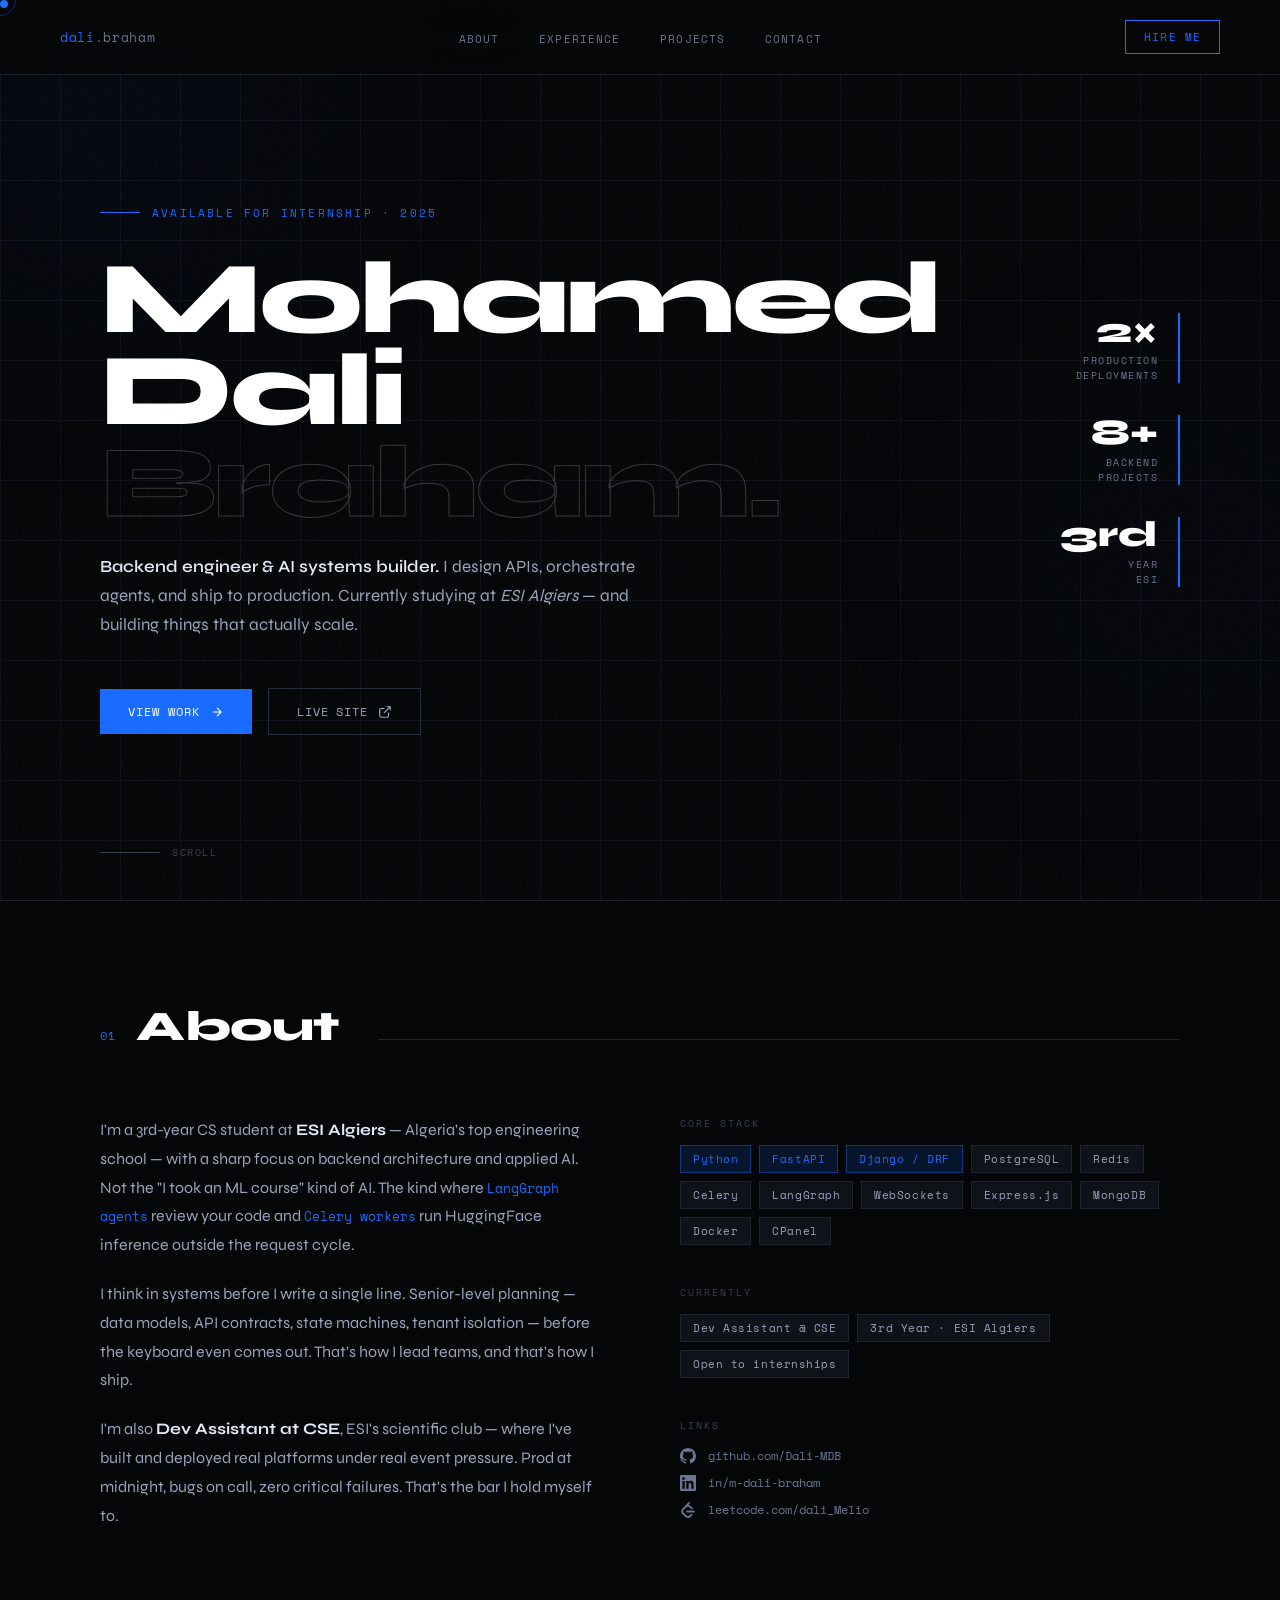
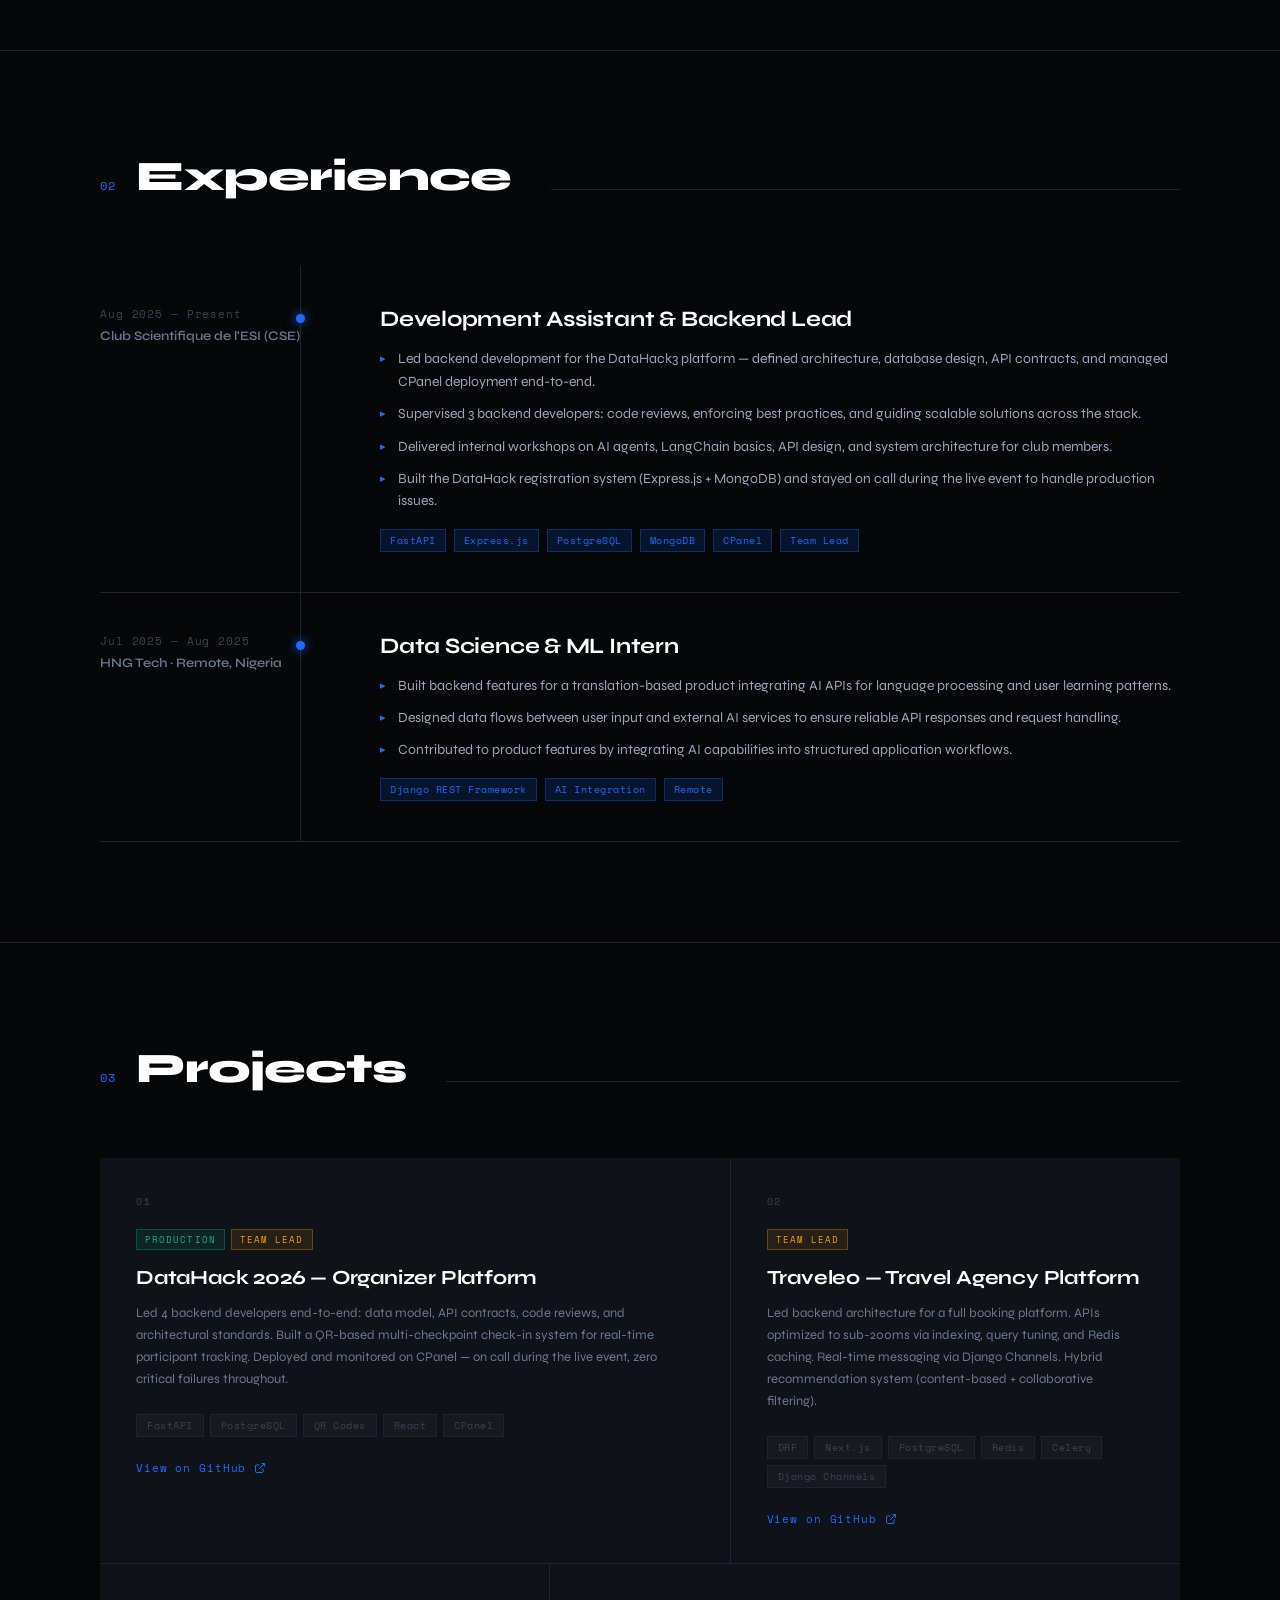
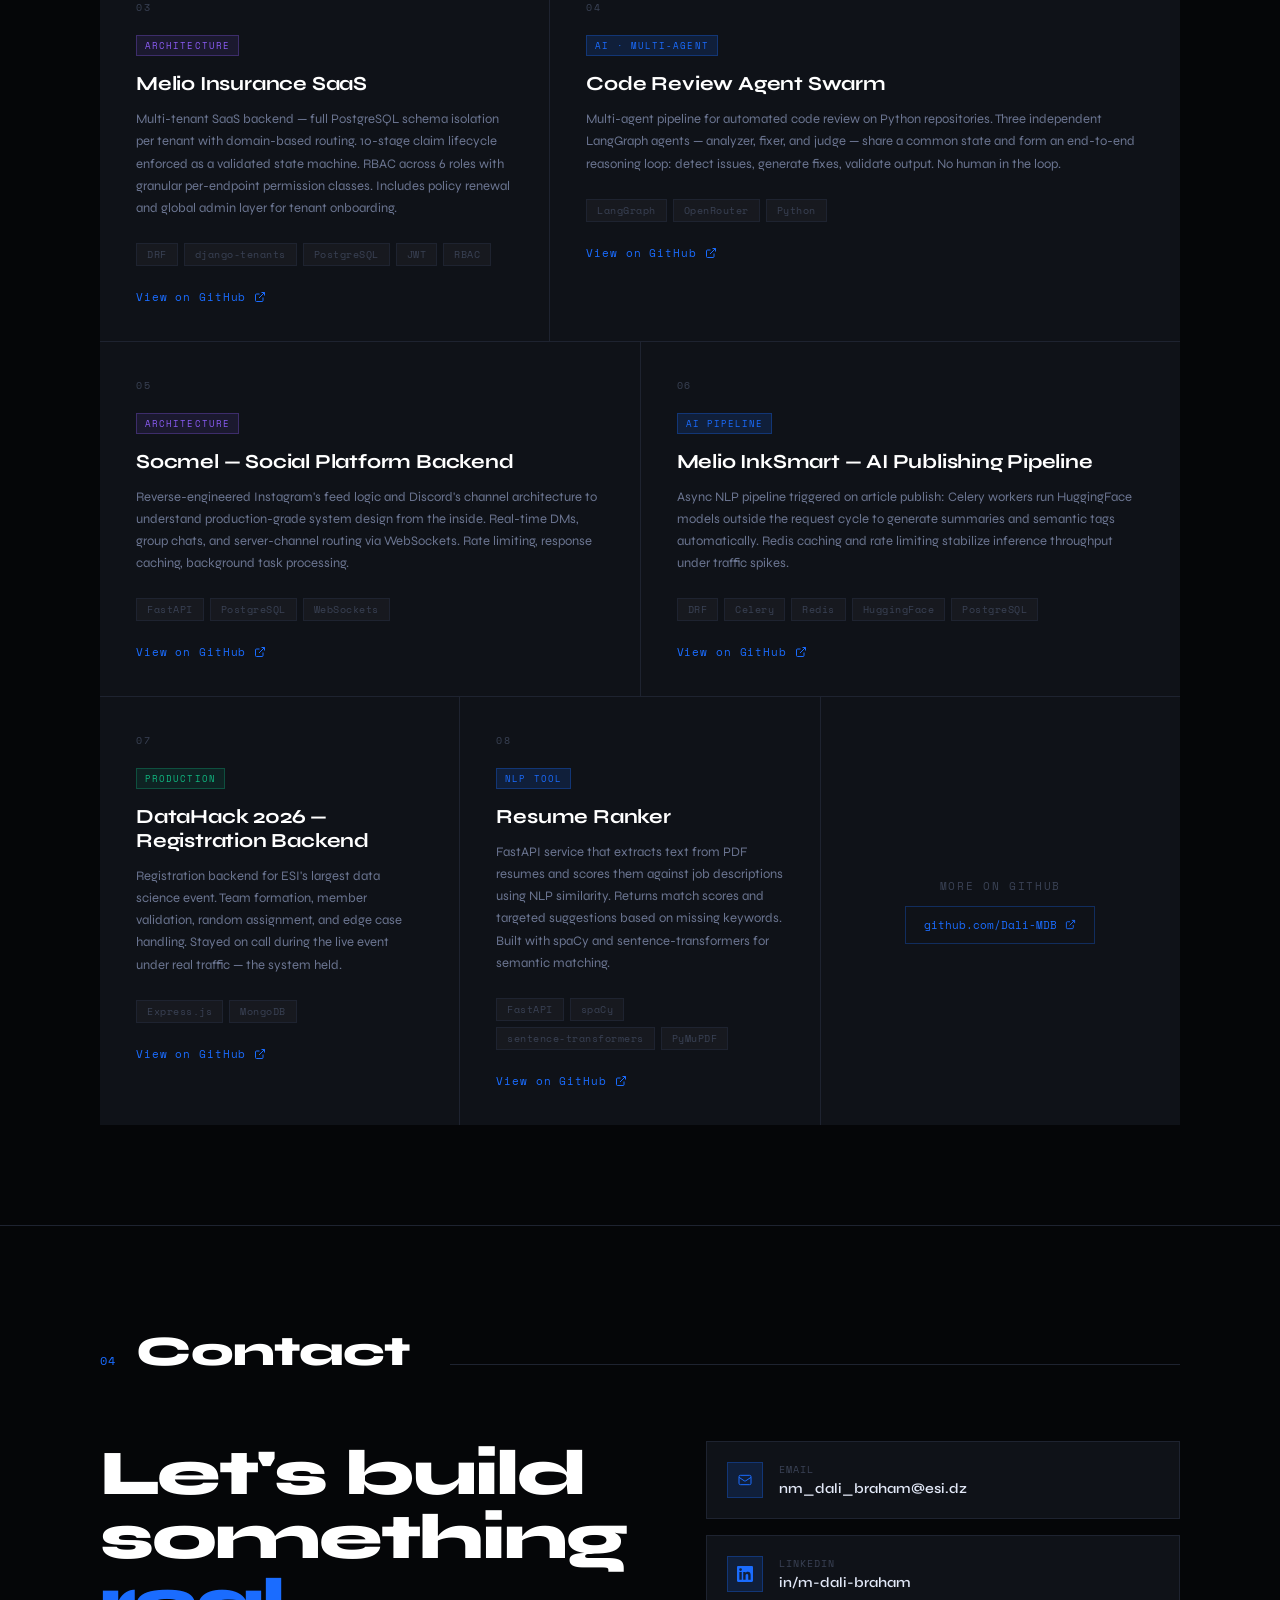
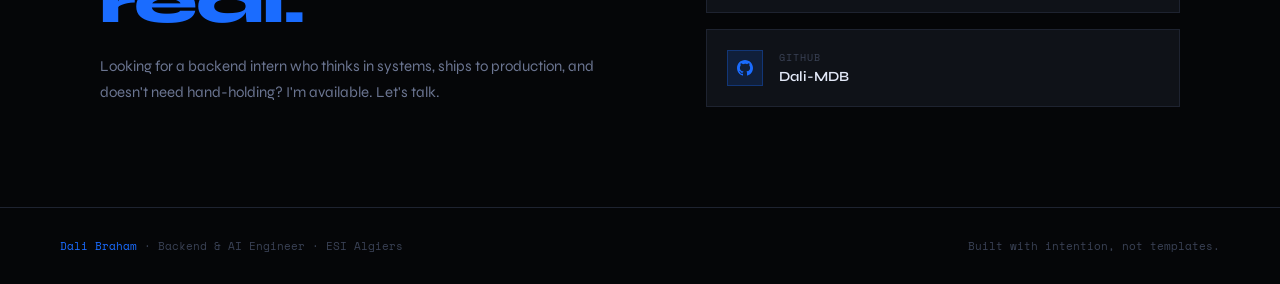
==== main.html @ 81f21933 "Add another updated version of the portfolio" ====
<!DOCTYPE html>
<html lang="en">
<head>
<meta charset="UTF-8">
<meta name="viewport" content="width=device-width, initial-scale=1.0">
<title>Dali Braham — Backend & AI Engineer</title>
<link rel="preconnect" href="https://fonts.googleapis.com">
<link href="https://fonts.googleapis.com/css2?family=Space+Mono:ital,wght@0,400;0,700;1,400&family=Syne:wght@400;600;700;800&display=swap" rel="stylesheet">
<style>
*, *::before, *::after { margin: 0; padding: 0; box-sizing: border-box; }

:root {
  --black: #050608;
  --deep: #0b0d12;
  --card: #0f1218;
  --card-hover: #141820;
  --border: #1e2330;
  --border-light: #252d3d;
  --blue-dark: #0d1a33;
  --blue: #1a6cff;
  --blue-mid: #2979ff;
  --blue-glow: rgba(26, 108, 255, 0.15);
  --blue-glow-strong: rgba(26, 108, 255, 0.3);
  --gray-dim: #3a4255;
  --gray-mid: #6b7591;
  --gray-light: #9aa3bb;
  --text: #e2e8f7;
  --text-dim: #7a839a;
  --white: #ffffff;
}

html { scroll-behavior: smooth; }

body {
  background: var(--black);
  color: var(--text);
  font-family: 'Syne', sans-serif;
  overflow-x: hidden;
  cursor: none;
}

/* Custom cursor */
.cursor {
  position: fixed;
  width: 8px; height: 8px;
  background: var(--blue);
  border-radius: 50%;
  pointer-events: none;
  z-index: 9999;
  transition: transform 0.1s ease;
  mix-blend-mode: screen;
}
.cursor-ring {
  position: fixed;
  width: 32px; height: 32px;
  border: 1px solid rgba(26,108,255,0.4);
  border-radius: 50%;
  pointer-events: none;
  z-index: 9998;
  transition: transform 0.25s ease, width 0.2s, height 0.2s, border-color 0.2s;
}

/* Background grid */
body::before {
  content: '';
  position: fixed;
  inset: 0;
  background-image:
    linear-gradient(var(--border) 1px, transparent 1px),
    linear-gradient(90deg, var(--border) 1px, transparent 1px);
  background-size: 60px 60px;
  opacity: 0.4;
  pointer-events: none;
  z-index: 0;
}

/* Noise overlay */
body::after {
  content: '';
  position: fixed;
  inset: 0;
  background-image: url("data:image/svg+xml,%3Csvg viewBox='0 0 256 256' xmlns='http://www.w3.org/2000/svg'%3E%3Cfilter id='n'%3E%3CfeTurbulence type='fractalNoise' baseFrequency='0.9' numOctaves='4' stitchTiles='stitch'/%3E%3C/filter%3E%3Crect width='100%25' height='100%25' filter='url(%23n)' opacity='0.04'/%3E%3C/svg%3E");
  pointer-events: none;
  z-index: 0;
  opacity: 0.6;
}

/* Ambient glow */
.ambient {
  position: fixed;
  border-radius: 50%;
  pointer-events: none;
  z-index: 0;
  filter: blur(120px);
}
.ambient-1 {
  width: 600px; height: 600px;
  background: radial-gradient(circle, rgba(26,108,255,0.07) 0%, transparent 70%);
  top: -200px; left: -200px;
}
.ambient-2 {
  width: 500px; height: 500px;
  background: radial-gradient(circle, rgba(26,108,255,0.05) 0%, transparent 70%);
  bottom: 10%; right: -150px;
}

/* NAV */
nav {
  position: fixed;
  top: 0; left: 0; right: 0;
  z-index: 100;
  display: flex;
  align-items: center;
  justify-content: space-between;
  padding: 20px 60px;
  background: rgba(5,6,8,0.85);
  backdrop-filter: blur(20px);
  border-bottom: 1px solid var(--border);
}

.nav-logo {
  font-family: 'Space Mono', monospace;
  font-size: 13px;
  color: var(--blue);
  letter-spacing: 0.05em;
  text-decoration: none;
}
.nav-logo span { color: var(--gray-mid); }

.nav-links {
  display: flex;
  gap: 40px;
  list-style: none;
}
.nav-links a {
  font-family: 'Space Mono', monospace;
  font-size: 11px;
  color: var(--gray-mid);
  text-decoration: none;
  letter-spacing: 0.1em;
  text-transform: uppercase;
  transition: color 0.2s;
  position: relative;
}
.nav-links a::after {
  content: '';
  position: absolute;
  bottom: -3px; left: 0;
  width: 0; height: 1px;
  background: var(--blue);
  transition: width 0.2s;
}
.nav-links a:hover { color: var(--text); }
.nav-links a:hover::after { width: 100%; }

.nav-cta {
  font-family: 'Space Mono', monospace;
  font-size: 11px;
  color: var(--blue);
  text-decoration: none;
  letter-spacing: 0.1em;
  text-transform: uppercase;
  border: 1px solid var(--blue);
  padding: 8px 18px;
  transition: background 0.2s, color 0.2s;
}
.nav-cta:hover {
  background: var(--blue);
  color: var(--white);
}

/* SECTIONS */
section {
  position: relative;
  z-index: 1;
}

/* HERO */
#hero {
  min-height: 100vh;
  display: flex;
  align-items: center;
  padding: 120px 60px 80px;
  max-width: 1200px;
  margin: 0 auto;
}

.hero-inner {
  width: 100%;
}

.hero-tag {
  font-family: 'Space Mono', monospace;
  font-size: 11px;
  color: var(--blue);
  letter-spacing: 0.2em;
  text-transform: uppercase;
  margin-bottom: 32px;
  display: flex;
  align-items: center;
  gap: 12px;
  opacity: 0;
  animation: fadeUp 0.7s ease forwards 0.1s;
}
.hero-tag::before {
  content: '';
  width: 40px; height: 1px;
  background: var(--blue);
}

.hero-name {
  font-size: clamp(52px, 8vw, 108px);
  font-weight: 800;
  line-height: 0.9;
  letter-spacing: -0.03em;
  color: var(--white);
  margin-bottom: 24px;
  opacity: 0;
  animation: fadeUp 0.8s ease forwards 0.2s;
}
.hero-name .line2 {
  color: transparent;
  -webkit-text-stroke: 1px rgba(255,255,255,0.2);
}

.hero-desc {
  font-size: 17px;
  color: var(--gray-light);
  max-width: 540px;
  line-height: 1.7;
  margin-bottom: 48px;
  opacity: 0;
  animation: fadeUp 0.8s ease forwards 0.35s;
}
.hero-desc strong { color: var(--text); font-weight: 600; }

.hero-actions {
  display: flex;
  gap: 16px;
  align-items: center;
  opacity: 0;
  animation: fadeUp 0.8s ease forwards 0.5s;
}

.btn-primary {
  display: inline-flex;
  align-items: center;
  gap: 10px;
  background: var(--blue);
  color: var(--white);
  text-decoration: none;
  padding: 14px 28px;
  font-family: 'Space Mono', monospace;
  font-size: 12px;
  letter-spacing: 0.08em;
  text-transform: uppercase;
  transition: background 0.2s, transform 0.15s;
  position: relative;
  overflow: hidden;
}
.btn-primary::after {
  content: '';
  position: absolute;
  inset: 0;
  background: rgba(255,255,255,0.1);
  opacity: 0;
  transition: opacity 0.2s;
}
.btn-primary:hover { background: #0f5ce0; }
.btn-primary:hover::after { opacity: 1; }

.btn-secondary {
  display: inline-flex;
  align-items: center;
  gap: 10px;
  color: var(--gray-light);
  text-decoration: none;
  padding: 14px 28px;
  font-family: 'Space Mono', monospace;
  font-size: 12px;
  letter-spacing: 0.08em;
  text-transform: uppercase;
  border: 1px solid var(--border-light);
  transition: color 0.2s, border-color 0.2s;
}
.btn-secondary:hover {
  color: var(--text);
  border-color: var(--gray-mid);
}

.hero-stats {
  position: absolute;
  right: 60px;
  top: 50%;
  transform: translateY(-50%);
  display: flex;
  flex-direction: column;
  gap: 32px;
  opacity: 0;
  animation: fadeIn 1s ease forwards 0.8s;
}
.stat-item {
  text-align: right;
  border-right: 2px solid var(--blue);
  padding-right: 20px;
}
.stat-num {
  font-size: 36px;
  font-weight: 800;
  color: var(--white);
  line-height: 1;
  margin-bottom: 4px;
}
.stat-label {
  font-family: 'Space Mono', monospace;
  font-size: 10px;
  color: var(--gray-mid);
  letter-spacing: 0.15em;
  text-transform: uppercase;
}

.scroll-indicator {
  position: absolute;
  bottom: 40px;
  left: 60px;
  display: flex;
  align-items: center;
  gap: 12px;
  font-family: 'Space Mono', monospace;
  font-size: 10px;
  color: var(--gray-dim);
  letter-spacing: 0.15em;
  text-transform: uppercase;
  opacity: 0;
  animation: fadeIn 1s ease forwards 1.2s;
}
.scroll-line {
  width: 60px; height: 1px;
  background: var(--gray-dim);
  position: relative;
  overflow: hidden;
}
.scroll-line::after {
  content: '';
  position: absolute;
  top: 0; left: -100%;
  width: 100%; height: 100%;
  background: var(--blue);
  animation: scrollLine 2s ease infinite;
}
@keyframes scrollLine {
  0% { left: -100%; }
  100% { left: 100%; }
}

/* SECTION LAYOUT */
.section-wrap {
  max-width: 1200px;
  margin: 0 auto;
  padding: 100px 60px;
}

.section-header {
  display: flex;
  align-items: baseline;
  gap: 20px;
  margin-bottom: 64px;
}
.section-num {
  font-family: 'Space Mono', monospace;
  font-size: 12px;
  color: var(--blue);
  letter-spacing: 0.1em;
}
.section-title {
  font-size: 42px;
  font-weight: 800;
  color: var(--white);
  letter-spacing: -0.02em;
}
.section-line {
  flex: 1;
  height: 1px;
  background: var(--border);
  margin-left: 20px;
}

/* ABOUT */
#about { border-top: 1px solid var(--border); }

.about-grid {
  display: grid;
  grid-template-columns: 1fr 1fr;
  gap: 80px;
  align-items: start;
}

.about-text p {
  font-size: 16px;
  color: var(--gray-light);
  line-height: 1.8;
  margin-bottom: 20px;
}
.about-text p strong { color: var(--text); }
.about-text p em {
  font-style: normal;
  color: var(--blue);
  font-family: 'Space Mono', monospace;
  font-size: 13px;
}

.about-meta {
  display: flex;
  flex-direction: column;
  gap: 40px;
}

.meta-block {}
.meta-label {
  font-family: 'Space Mono', monospace;
  font-size: 10px;
  color: var(--gray-dim);
  letter-spacing: 0.2em;
  text-transform: uppercase;
  margin-bottom: 14px;
}

.stack-tags {
  display: flex;
  flex-wrap: wrap;
  gap: 8px;
}
.tag {
  font-family: 'Space Mono', monospace;
  font-size: 11px;
  color: var(--gray-light);
  background: var(--card);
  border: 1px solid var(--border);
  padding: 5px 12px;
  letter-spacing: 0.05em;
  transition: border-color 0.2s, color 0.2s;
}
.tag:hover {
  border-color: var(--blue);
  color: var(--blue);
}
.tag.blue {
  border-color: rgba(26,108,255,0.4);
  color: var(--blue);
  background: var(--blue-glow);
}

.contact-links {
  display: flex;
  flex-direction: column;
  gap: 10px;
}
.contact-link {
  display: flex;
  align-items: center;
  gap: 12px;
  text-decoration: none;
  color: var(--gray-mid);
  font-family: 'Space Mono', monospace;
  font-size: 12px;
  transition: color 0.2s;
}
.contact-link:hover { color: var(--blue); }
.contact-link .icon {
  width: 20px; height: 20px;
  opacity: 0.5;
}

/* EXPERIENCE */
#experience { border-top: 1px solid var(--border); }

.exp-list { display: flex; flex-direction: column; gap: 0; }

.exp-item {
  display: grid;
  grid-template-columns: 200px 1fr;
  gap: 40px;
  padding: 40px 0;
  border-bottom: 1px solid var(--border);
  position: relative;
}
.exp-item::before {
  content: '';
  position: absolute;
  left: 200px;
  top: 0; bottom: 0;
  width: 1px;
  background: var(--border);
}
.exp-item::after {
  content: '';
  position: absolute;
  left: 196px;
  top: 48px;
  width: 9px; height: 9px;
  border-radius: 50%;
  background: var(--blue);
  box-shadow: 0 0 12px var(--blue);
}

.exp-left {}
.exp-date {
  font-family: 'Space Mono', monospace;
  font-size: 11px;
  color: var(--gray-dim);
  letter-spacing: 0.08em;
  margin-bottom: 6px;
}
.exp-company {
  font-size: 13px;
  color: var(--gray-mid);
  font-weight: 600;
}

.exp-right { padding-left: 40px; }
.exp-role {
  font-size: 22px;
  font-weight: 700;
  color: var(--white);
  margin-bottom: 16px;
  letter-spacing: -0.01em;
}
.exp-points {
  list-style: none;
  display: flex;
  flex-direction: column;
  gap: 10px;
}
.exp-points li {
  display: flex;
  gap: 12px;
  font-size: 14px;
  color: var(--gray-light);
  line-height: 1.6;
}
.exp-points li::before {
  content: '▸';
  color: var(--blue);
  flex-shrink: 0;
  margin-top: 2px;
  font-size: 11px;
}
.exp-tags {
  display: flex;
  gap: 8px;
  flex-wrap: wrap;
  margin-top: 16px;
}
.exp-tag {
  font-family: 'Space Mono', monospace;
  font-size: 10px;
  color: var(--blue);
  border: 1px solid rgba(26,108,255,0.3);
  padding: 3px 9px;
  background: var(--blue-glow);
  letter-spacing: 0.05em;
}

/* PROJECTS */
#projects { border-top: 1px solid var(--border); }

.projects-grid {
  display: grid;
  grid-template-columns: repeat(12, 1fr);
  gap: 1px;
  background: var(--border);
}

.project-card {
  background: var(--card);
  padding: 36px;
  position: relative;
  overflow: hidden;
  transition: background 0.25s;
  cursor: none;
}
.project-card::before {
  content: '';
  position: absolute;
  top: 0; left: 0; right: 0;
  height: 2px;
  background: transparent;
  transition: background 0.25s;
}
.project-card:hover { background: var(--card-hover); }
.project-card:hover::before { background: var(--blue); }

.project-card.large { grid-column: span 7; }
.project-card.medium { grid-column: span 5; }
.project-card.half { grid-column: span 6; }
.project-card.third { grid-column: span 4; }

.project-glow {
  position: absolute;
  top: -50%; left: -50%;
  width: 200%; height: 200%;
  background: radial-gradient(circle at center, var(--blue-glow) 0%, transparent 60%);
  opacity: 0;
  transition: opacity 0.4s;
  pointer-events: none;
}
.project-card:hover .project-glow { opacity: 1; }

.project-num {
  font-family: 'Space Mono', monospace;
  font-size: 10px;
  color: var(--gray-dim);
  letter-spacing: 0.15em;
  margin-bottom: 20px;
}

.project-badges {
  display: flex;
  gap: 6px;
  flex-wrap: wrap;
  margin-bottom: 16px;
}
.badge {
  font-family: 'Space Mono', monospace;
  font-size: 9px;
  letter-spacing: 0.12em;
  text-transform: uppercase;
  padding: 3px 8px;
}
.badge-prod {
  background: rgba(16, 185, 129, 0.1);
  color: #10b981;
  border: 1px solid rgba(16,185,129,0.3);
}
.badge-lead {
  background: rgba(245, 158, 11, 0.1);
  color: #f59e0b;
  border: 1px solid rgba(245,158,11,0.3);
}
.badge-ai {
  background: var(--blue-glow);
  color: var(--blue);
  border: 1px solid rgba(26,108,255,0.3);
}
.badge-arch {
  background: rgba(139, 92, 246, 0.1);
  color: #8b5cf6;
  border: 1px solid rgba(139,92,246,0.3);
}

.project-title {
  font-size: 20px;
  font-weight: 700;
  color: var(--white);
  letter-spacing: -0.01em;
  margin-bottom: 12px;
  line-height: 1.2;
}

.project-desc {
  font-size: 13px;
  color: var(--gray-mid);
  line-height: 1.7;
  margin-bottom: 24px;
}

.project-stack {
  display: flex;
  flex-wrap: wrap;
  gap: 6px;
  margin-bottom: 20px;
}
.stack-chip {
  font-family: 'Space Mono', monospace;
  font-size: 10px;
  color: var(--gray-dim);
  background: rgba(255,255,255,0.03);
  border: 1px solid var(--border);
  padding: 3px 10px;
  letter-spacing: 0.05em;
}

.project-link {
  display: inline-flex;
  align-items: center;
  gap: 8px;
  font-family: 'Space Mono', monospace;
  font-size: 11px;
  color: var(--blue);
  text-decoration: none;
  letter-spacing: 0.08em;
  transition: gap 0.2s;
}
.project-link:hover { gap: 12px; }
.project-link svg { transition: transform 0.2s; }
.project-link:hover svg { transform: translate(2px, -2px); }

/* CONTACT */
#contact { border-top: 1px solid var(--border); }

.contact-wrap {
  display: grid;
  grid-template-columns: 1fr 1fr;
  gap: 80px;
  align-items: center;
}
.contact-headline {
  font-size: clamp(36px, 5vw, 64px);
  font-weight: 800;
  color: var(--white);
  letter-spacing: -0.03em;
  line-height: 1;
  margin-bottom: 20px;
}
.contact-headline .blue { color: var(--blue); }
.contact-sub {
  font-size: 15px;
  color: var(--gray-mid);
  line-height: 1.7;
}

.contact-items {
  display: flex;
  flex-direction: column;
  gap: 16px;
}
.contact-item {
  display: flex;
  align-items: center;
  gap: 16px;
  padding: 20px;
  border: 1px solid var(--border);
  background: var(--card);
  text-decoration: none;
  transition: border-color 0.2s, background 0.2s;
}
.contact-item:hover {
  border-color: var(--blue);
  background: var(--blue-glow);
}
.contact-item-icon {
  width: 36px; height: 36px;
  background: var(--blue-glow);
  border: 1px solid rgba(26,108,255,0.3);
  display: flex;
  align-items: center;
  justify-content: center;
  flex-shrink: 0;
}
.contact-item-icon svg { width: 16px; height: 16px; color: var(--blue); }
.contact-item-text {}
.contact-item-label {
  font-family: 'Space Mono', monospace;
  font-size: 10px;
  color: var(--gray-dim);
  letter-spacing: 0.1em;
  text-transform: uppercase;
  margin-bottom: 3px;
}
.contact-item-value {
  font-size: 14px;
  color: var(--text);
  font-weight: 600;
}

/* FOOTER */
footer {
  border-top: 1px solid var(--border);
  padding: 30px 60px;
  display: flex;
  align-items: center;
  justify-content: space-between;
  position: relative;
  z-index: 1;
}
.footer-left {
  font-family: 'Space Mono', monospace;
  font-size: 11px;
  color: var(--gray-dim);
}
.footer-left span { color: var(--blue); }
.footer-right {
  font-family: 'Space Mono', monospace;
  font-size: 11px;
  color: var(--gray-dim);
}

/* ANIMATIONS */
@keyframes fadeUp {
  from { opacity: 0; transform: translateY(24px); }
  to { opacity: 1; transform: translateY(0); }
}
@keyframes fadeIn {
  from { opacity: 0; }
  to { opacity: 1; }
}

.reveal {
  opacity: 0;
  transform: translateY(30px);
  transition: opacity 0.7s ease, transform 0.7s ease;
}
.reveal.visible {
  opacity: 1;
  transform: translateY(0);
}

/* Mobile nav toggle */
.nav-mobile-btn { display: none; }

/* Scrollbar */
::-webkit-scrollbar { width: 4px; }
::-webkit-scrollbar-track { background: var(--black); }
::-webkit-scrollbar-thumb { background: var(--border-light); }
::-webkit-scrollbar-thumb:hover { background: var(--blue); }

/* RESPONSIVE */
@media (max-width: 900px) {
  nav { padding: 16px 24px; }
  .nav-links { display: none; }
  .nav-cta { display: none; }
  .nav-mobile-btn { display: block; background: none; border: 1px solid var(--border); color: var(--gray-mid); padding: 8px 12px; font-family: 'Space Mono', monospace; font-size: 11px; cursor: none; }

  #hero { padding: 100px 24px 60px; }
  .hero-stats { display: none; }
  .section-wrap { padding: 60px 24px; }
  .about-grid { grid-template-columns: 1fr; gap: 40px; }
  .exp-item { grid-template-columns: 1fr; gap: 16px; }
  .exp-item::before, .exp-item::after { display: none; }
  .exp-right { padding-left: 0; }
  .projects-grid { grid-template-columns: 1fr; }
  .project-card.large, .project-card.medium, .project-card.half, .project-card.third { grid-column: span 1; }
  .contact-wrap { grid-template-columns: 1fr; gap: 40px; }
  footer { flex-direction: column; gap: 12px; text-align: center; padding: 24px; }
}
</style>
</head>
<body>

<div class="cursor" id="cursor"></div>
<div class="cursor-ring" id="cursorRing"></div>
<div class="ambient ambient-1"></div>
<div class="ambient ambient-2"></div>

<!-- NAV -->
<nav>
  <a href="#hero" class="nav-logo">dali<span>.braham</span></a>
  <ul class="nav-links">
    <li><a href="#about">About</a></li>
    <li><a href="#experience">Experience</a></li>
    <li><a href="#projects">Projects</a></li>
    <li><a href="#contact">Contact</a></li>
  </ul>
  <a href="mailto:nm_dali_braham@esi.dz" class="nav-cta">Hire Me</a>
  <button class="nav-mobile-btn" onclick="document.getElementById('mobileMenu').classList.toggle('open')">Menu</button>
</nav>

<!-- HERO -->
<section id="hero">
  <div class="hero-inner">
    <div class="hero-tag">Available for internship · 2025</div>
    <h1 class="hero-name">
      <span class="line1">Mohamed Dali</span><br>
      <span class="line2">Braham.</span>
    </h1>
    <p class="hero-desc">
      <strong>Backend engineer &amp; AI systems builder.</strong> I design APIs, orchestrate agents, and ship to production. Currently studying at <em>ESI Algiers</em> — and building things that actually scale.
    </p>
    <div class="hero-actions">
      <a href="#projects" class="btn-primary">
        View Work
        <svg width="14" height="14" viewBox="0 0 24 24" fill="none" stroke="currentColor" stroke-width="2"><path d="M5 12h14M12 5l7 7-7 7"/></svg>
      </a>
      <a href="https://dali-mdb.netlify.app" class="btn-secondary" target="_blank">
        Live Site
        <svg width="14" height="14" viewBox="0 0 24 24" fill="none" stroke="currentColor" stroke-width="2"><path d="M18 13v6a2 2 0 01-2 2H5a2 2 0 01-2-2V8a2 2 0 012-2h6"/><polyline points="15 3 21 3 21 9"/><line x1="10" y1="14" x2="21" y2="3"/></svg>
      </a>
    </div>
  </div>

  <div class="hero-stats">
    <div class="stat-item">
      <div class="stat-num">2×</div>
      <div class="stat-label">Production<br>Deployments</div>
    </div>
    <div class="stat-item">
      <div class="stat-num">8+</div>
      <div class="stat-label">Backend<br>Projects</div>
    </div>
    <div class="stat-item">
      <div class="stat-num">3rd</div>
      <div class="stat-label">Year<br>ESI</div>
    </div>
  </div>

  <div class="scroll-indicator">
    <div class="scroll-line"></div>
    Scroll
  </div>
</section>

<!-- ABOUT -->
<section id="about">
  <div class="section-wrap">
    <div class="section-header reveal">
      <span class="section-num">01</span>
      <h2 class="section-title">About</h2>
      <div class="section-line"></div>
    </div>
    <div class="about-grid">
      <div class="about-text reveal">
        <p>I'm a 3rd-year CS student at <strong>ESI Algiers</strong> — Algeria's top engineering school — with a sharp focus on backend architecture and applied AI. Not the "I took an ML course" kind of AI. The kind where <em>LangGraph agents</em> review your code and <em>Celery workers</em> run HuggingFace inference outside the request cycle.</p>
        <p>I think in systems before I write a single line. Senior-level planning — data models, API contracts, state machines, tenant isolation — before the keyboard even comes out. That's how I lead teams, and that's how I ship.</p>
        <p>I'm also <strong>Dev Assistant at CSE</strong>, ESI's scientific club — where I've built and deployed real platforms under real event pressure. Prod at midnight, bugs on call, zero critical failures. That's the bar I hold myself to.</p>
      </div>
      <div class="about-meta reveal">
        <div class="meta-block">
          <div class="meta-label">Core Stack</div>
          <div class="stack-tags">
            <span class="tag blue">Python</span>
            <span class="tag blue">FastAPI</span>
            <span class="tag blue">Django / DRF</span>
            <span class="tag">PostgreSQL</span>
            <span class="tag">Redis</span>
            <span class="tag">Celery</span>
            <span class="tag">LangGraph</span>
            <span class="tag">WebSockets</span>
            <span class="tag">Express.js</span>
            <span class="tag">MongoDB</span>
            <span class="tag">Docker</span>
            <span class="tag">CPanel</span>
          </div>
        </div>
        <div class="meta-block">
          <div class="meta-label">Currently</div>
          <div class="stack-tags">
            <span class="tag">Dev Assistant @ CSE</span>
            <span class="tag">3rd Year · ESI Algiers</span>
            <span class="tag">Open to internships</span>
          </div>
        </div>
        <div class="meta-block">
          <div class="meta-label">Links</div>
          <div class="contact-links">
            <a href="https://github.com/Dali-MDB" class="contact-link" target="_blank">
              <svg width="16" height="16" viewBox="0 0 24 24" fill="currentColor"><path d="M12 0C5.374 0 0 5.373 0 12c0 5.302 3.438 9.8 8.207 11.387.599.111.793-.261.793-.577v-2.234c-3.338.726-4.033-1.416-4.033-1.416-.546-1.387-1.333-1.756-1.333-1.756-1.089-.745.083-.729.083-.729 1.205.084 1.839 1.237 1.839 1.237 1.07 1.834 2.807 1.304 3.492.997.107-.775.418-1.305.762-1.604-2.665-.305-5.467-1.334-5.467-5.931 0-1.311.469-2.381 1.236-3.221-.124-.303-.535-1.524.117-3.176 0 0 1.008-.322 3.301 1.23A11.509 11.509 0 0112 5.803c1.02.005 2.047.138 3.006.404 2.291-1.552 3.297-1.23 3.297-1.23.653 1.653.242 2.874.118 3.176.77.84 1.235 1.911 1.235 3.221 0 4.609-2.807 5.624-5.479 5.921.43.372.823 1.102.823 2.222v3.293c0 .319.192.694.801.576C20.566 21.797 24 17.3 24 12c0-6.627-5.373-12-12-12z"/></svg>
              github.com/Dali-MDB
            </a>
            <a href="https://linkedin.com/in/m-dali-braham" class="contact-link" target="_blank">
              <svg width="16" height="16" viewBox="0 0 24 24" fill="currentColor"><path d="M20.447 20.452h-3.554v-5.569c0-1.328-.027-3.037-1.852-3.037-1.853 0-2.136 1.445-2.136 2.939v5.667H9.351V9h3.414v1.561h.046c.477-.9 1.637-1.85 3.37-1.85 3.601 0 4.267 2.37 4.267 5.455v6.286zM5.337 7.433a2.062 2.062 0 01-2.063-2.065 2.064 2.064 0 112.063 2.065zm1.782 13.019H3.555V9h3.564v11.452zM22.225 0H1.771C.792 0 0 .774 0 1.729v20.542C0 23.227.792 24 1.771 24h20.451C23.2 24 24 23.227 24 22.271V1.729C24 .774 23.2 0 22.222 0h.003z"/></svg>
              in/m-dali-braham
            </a>
            <a href="https://leetcode.com/u/dali_Melio/" class="contact-link" target="_blank">
              <svg width="16" height="16" viewBox="0 0 24 24" fill="currentColor"><path d="M13.483 0a1.374 1.374 0 0 0-.961.438L7.116 6.226l-3.854 4.126a5.266 5.266 0 0 0-1.209 2.104 5.35 5.35 0 0 0-.125.513 5.527 5.527 0 0 0 .062 2.362 5.83 5.83 0 0 0 .349 1.017 5.938 5.938 0 0 0 1.271 1.818l4.277 4.193.039.038c2.248 2.165 5.852 2.133 8.063-.074l2.396-2.392c.54-.54.54-1.414.003-1.955a1.378 1.378 0 0 0-1.951-.003l-2.396 2.392a3.021 3.021 0 0 1-4.205.038l-.02-.019-4.276-4.193c-.652-.64-.972-1.469-.948-2.263a2.68 2.68 0 0 1 .066-.523 2.545 2.545 0 0 1 .619-1.164L9.13 8.114c1.058-1.134 3.204-1.27 4.43-.278l3.501 2.831c.593.48 1.461.387 1.94-.207a1.384 1.384 0 0 0-.207-1.943l-3.5-2.831c-.8-.647-1.766-1.045-2.774-1.202l2.015-2.158A1.384 1.384 0 0 0 13.483 0zm-2.866 12.815a1.38 1.38 0 0 0-1.38 1.382 1.38 1.38 0 0 0 1.38 1.382H20.79a1.38 1.38 0 0 0 1.38-1.382 1.38 1.38 0 0 0-1.38-1.382z"/></svg>
              leetcode.com/dali_Melio
            </a>
          </div>
        </div>
      </div>
    </div>
  </div>
</section>

<!-- EXPERIENCE -->
<section id="experience">
  <div class="section-wrap">
    <div class="section-header reveal">
      <span class="section-num">02</span>
      <h2 class="section-title">Experience</h2>
      <div class="section-line"></div>
    </div>
    <div class="exp-list">

      <div class="exp-item reveal">
        <div class="exp-left">
          <div class="exp-date">Aug 2025 — Present</div>
          <div class="exp-company">Club Scientifique de l'ESI (CSE)</div>
        </div>
        <div class="exp-right">
          <div class="exp-role">Development Assistant & Backend Lead</div>
          <ul class="exp-points">
            <li>Led backend development for the DataHack3 platform — defined architecture, database design, API contracts, and managed CPanel deployment end-to-end.</li>
            <li>Supervised 3 backend developers: code reviews, enforcing best practices, and guiding scalable solutions across the stack.</li>
            <li>Delivered internal workshops on AI agents, LangChain basics, API design, and system architecture for club members.</li>
            <li>Built the DataHack registration system (Express.js + MongoDB) and stayed on call during the live event to handle production issues.</li>
          </ul>
          <div class="exp-tags">
            <span class="exp-tag">FastAPI</span>
            <span class="exp-tag">Express.js</span>
            <span class="exp-tag">PostgreSQL</span>
            <span class="exp-tag">MongoDB</span>
            <span class="exp-tag">CPanel</span>
            <span class="exp-tag">Team Lead</span>
          </div>
        </div>
      </div>

      <div class="exp-item reveal">
        <div class="exp-left">
          <div class="exp-date">Jul 2025 — Aug 2025</div>
          <div class="exp-company">HNG Tech · Remote, Nigeria</div>
        </div>
        <div class="exp-right">
          <div class="exp-role">Data Science & ML Intern</div>
          <ul class="exp-points">
            <li>Built backend features for a translation-based product integrating AI APIs for language processing and user learning patterns.</li>
            <li>Designed data flows between user input and external AI services to ensure reliable API responses and request handling.</li>
            <li>Contributed to product features by integrating AI capabilities into structured application workflows.</li>
          </ul>
          <div class="exp-tags">
            <span class="exp-tag">Django REST Framework</span>
            <span class="exp-tag">AI Integration</span>
            <span class="exp-tag">Remote</span>
          </div>
        </div>
      </div>

    </div>
  </div>
</section>

<!-- PROJECTS -->
<section id="projects">
  <div class="section-wrap">
    <div class="section-header reveal">
      <span class="section-num">03</span>
      <h2 class="section-title">Projects</h2>
      <div class="section-line"></div>
    </div>

    <div class="projects-grid">

      <!-- 1: DataHack Organizer - Large -->
      <div class="project-card large reveal">
        <div class="project-glow"></div>
        <div class="project-num">01</div>
        <div class="project-badges">
          <span class="badge badge-prod">Production</span>
          <span class="badge badge-lead">Team Lead</span>
        </div>
        <div class="project-title">DataHack 2026 — Organizer Platform</div>
        <p class="project-desc">Led 4 backend developers end-to-end: data model, API contracts, code reviews, and architectural standards. Built a QR-based multi-checkpoint check-in system for real-time participant tracking. Deployed and monitored on CPanel — on call during the live event, zero critical failures throughout.</p>
        <div class="project-stack">
          <span class="stack-chip">FastAPI</span><span class="stack-chip">PostgreSQL</span><span class="stack-chip">QR Codes</span><span class="stack-chip">React</span><span class="stack-chip">CPanel</span>
        </div>
        <a href="https://github.com/Dali-MDB" class="project-link" target="_blank">
          View on GitHub
          <svg width="12" height="12" viewBox="0 0 24 24" fill="none" stroke="currentColor" stroke-width="2"><path d="M18 13v6a2 2 0 01-2 2H5a2 2 0 01-2-2V8a2 2 0 012-2h6"/><polyline points="15 3 21 3 21 9"/><line x1="10" y1="14" x2="21" y2="3"/></svg>
        </a>
      </div>

      <!-- 2: Traveleo - Medium -->
      <div class="project-card medium reveal">
        <div class="project-glow"></div>
        <div class="project-num">02</div>
        <div class="project-badges">
          <span class="badge badge-lead">Team Lead</span>
        </div>
        <div class="project-title">Traveleo — Travel Agency Platform</div>
        <p class="project-desc">Led backend architecture for a full booking platform. APIs optimized to sub-200ms via indexing, query tuning, and Redis caching. Real-time messaging via Django Channels. Hybrid recommendation system (content-based + collaborative filtering).</p>
        <div class="project-stack">
          <span class="stack-chip">DRF</span><span class="stack-chip">Next.js</span><span class="stack-chip">PostgreSQL</span><span class="stack-chip">Redis</span><span class="stack-chip">Celery</span><span class="stack-chip">Django Channels</span>
        </div>
        <a href="https://github.com/Dali-MDB/Escapeo" class="project-link" target="_blank">
          View on GitHub
          <svg width="12" height="12" viewBox="0 0 24 24" fill="none" stroke="currentColor" stroke-width="2"><path d="M18 13v6a2 2 0 01-2 2H5a2 2 0 01-2-2V8a2 2 0 012-2h6"/><polyline points="15 3 21 3 21 9"/><line x1="10" y1="14" x2="21" y2="3"/></svg>
        </a>
      </div>

      <!-- 3: Insurance SaaS - Medium -->
      <div class="project-card medium reveal">
        <div class="project-glow"></div>
        <div class="project-num">03</div>
        <div class="project-badges">
          <span class="badge badge-arch">Architecture</span>
        </div>
        <div class="project-title">Melio Insurance SaaS</div>
        <p class="project-desc">Multi-tenant SaaS backend — full PostgreSQL schema isolation per tenant with domain-based routing. 10-stage claim lifecycle enforced as a validated state machine. RBAC across 6 roles with granular per-endpoint permission classes. Includes policy renewal and global admin layer for tenant onboarding.</p>
        <div class="project-stack">
          <span class="stack-chip">DRF</span><span class="stack-chip">django-tenants</span><span class="stack-chip">PostgreSQL</span><span class="stack-chip">JWT</span><span class="stack-chip">RBAC</span>
        </div>
        <a href="https://github.com/Dali-MDB/melio-insurance-saas" class="project-link" target="_blank">
          View on GitHub
          <svg width="12" height="12" viewBox="0 0 24 24" fill="none" stroke="currentColor" stroke-width="2"><path d="M18 13v6a2 2 0 01-2 2H5a2 2 0 01-2-2V8a2 2 0 012-2h6"/><polyline points="15 3 21 3 21 9"/><line x1="10" y1="14" x2="21" y2="3"/></svg>
        </a>
      </div>

      <!-- 4: Agent Swarm - Large -->
      <div class="project-card large reveal">
        <div class="project-glow"></div>
        <div class="project-num">04</div>
        <div class="project-badges">
          <span class="badge badge-ai">AI · Multi-agent</span>
        </div>
        <div class="project-title">Code Review Agent Swarm</div>
        <p class="project-desc">Multi-agent pipeline for automated code review on Python repositories. Three independent LangGraph agents — analyzer, fixer, and judge — share a common state and form an end-to-end reasoning loop: detect issues, generate fixes, validate output. No human in the loop.</p>
        <div class="project-stack">
          <span class="stack-chip">LangGraph</span><span class="stack-chip">OpenRouter</span><span class="stack-chip">Python</span>
        </div>
        <a href="https://github.com/Dali-MDB" class="project-link" target="_blank">
          View on GitHub
          <svg width="12" height="12" viewBox="0 0 24 24" fill="none" stroke="currentColor" stroke-width="2"><path d="M18 13v6a2 2 0 01-2 2H5a2 2 0 01-2-2V8a2 2 0 012-2h6"/><polyline points="15 3 21 3 21 9"/><line x1="10" y1="14" x2="21" y2="3"/></svg>
        </a>
      </div>

      <!-- 5: Socmel - Half -->
      <div class="project-card half reveal">
        <div class="project-glow"></div>
        <div class="project-num">05</div>
        <div class="project-badges">
          <span class="badge badge-arch">Architecture</span>
        </div>
        <div class="project-title">Socmel — Social Platform Backend</div>
        <p class="project-desc">Reverse-engineered Instagram's feed logic and Discord's channel architecture to understand production-grade system design from the inside. Real-time DMs, group chats, and server-channel routing via WebSockets. Rate limiting, response caching, background task processing.</p>
        <div class="project-stack">
          <span class="stack-chip">FastAPI</span><span class="stack-chip">PostgreSQL</span><span class="stack-chip">WebSockets</span>
        </div>
        <a href="https://github.com/Dali-MDB/socmel" class="project-link" target="_blank">
          View on GitHub
          <svg width="12" height="12" viewBox="0 0 24 24" fill="none" stroke="currentColor" stroke-width="2"><path d="M18 13v6a2 2 0 01-2 2H5a2 2 0 01-2-2V8a2 2 0 012-2h6"/><polyline points="15 3 21 3 21 9"/><line x1="10" y1="14" x2="21" y2="3"/></svg>
        </a>
      </div>

      <!-- 6: InkSmart - Half -->
      <div class="project-card half reveal">
        <div class="project-glow"></div>
        <div class="project-num">06</div>
        <div class="project-badges">
          <span class="badge badge-ai">AI Pipeline</span>
        </div>
        <div class="project-title">Melio InkSmart — AI Publishing Pipeline</div>
        <p class="project-desc">Async NLP pipeline triggered on article publish: Celery workers run HuggingFace models outside the request cycle to generate summaries and semantic tags automatically. Redis caching and rate limiting stabilize inference throughput under traffic spikes.</p>
        <div class="project-stack">
          <span class="stack-chip">DRF</span><span class="stack-chip">Celery</span><span class="stack-chip">Redis</span><span class="stack-chip">HuggingFace</span><span class="stack-chip">PostgreSQL</span>
        </div>
        <a href="https://github.com/Dali-MDB" class="project-link" target="_blank">
          View on GitHub
          <svg width="12" height="12" viewBox="0 0 24 24" fill="none" stroke="currentColor" stroke-width="2"><path d="M18 13v6a2 2 0 01-2 2H5a2 2 0 01-2-2V8a2 2 0 012-2h6"/><polyline points="15 3 21 3 21 9"/><line x1="10" y1="14" x2="21" y2="3"/></svg>
        </a>
      </div>

      <!-- 7: DataHack Registration - Third -->
      <div class="project-card third reveal">
        <div class="project-glow"></div>
        <div class="project-num">07</div>
        <div class="project-badges">
          <span class="badge badge-prod">Production</span>
        </div>
        <div class="project-title">DataHack 2026 — Registration Backend</div>
        <p class="project-desc">Registration backend for ESI's largest data science event. Team formation, member validation, random assignment, and edge case handling. Stayed on call during the live event under real traffic — the system held.</p>
        <div class="project-stack">
          <span class="stack-chip">Express.js</span><span class="stack-chip">MongoDB</span>
        </div>
        <a href="https://github.com/Dali-MDB" class="project-link" target="_blank">
          View on GitHub
          <svg width="12" height="12" viewBox="0 0 24 24" fill="none" stroke="currentColor" stroke-width="2"><path d="M18 13v6a2 2 0 01-2 2H5a2 2 0 01-2-2V8a2 2 0 012-2h6"/><polyline points="15 3 21 3 21 9"/><line x1="10" y1="14" x2="21" y2="3"/></svg>
        </a>
      </div>

      <!-- 8: Resume Ranker - Third -->
      <div class="project-card third reveal">
        <div class="project-glow"></div>
        <div class="project-num">08</div>
        <div class="project-badges">
          <span class="badge badge-ai">NLP Tool</span>
        </div>
        <div class="project-title">Resume Ranker</div>
        <p class="project-desc">FastAPI service that extracts text from PDF resumes and scores them against job descriptions using NLP similarity. Returns match scores and targeted suggestions based on missing keywords. Built with spaCy and sentence-transformers for semantic matching.</p>
        <div class="project-stack">
          <span class="stack-chip">FastAPI</span><span class="stack-chip">spaCy</span><span class="stack-chip">sentence-transformers</span><span class="stack-chip">PyMuPDF</span>
        </div>
        <a href="https://github.com/Dali-MDB/resume_ranker" class="project-link" target="_blank">
          View on GitHub
          <svg width="12" height="12" viewBox="0 0 24 24" fill="none" stroke="currentColor" stroke-width="2"><path d="M18 13v6a2 2 0 01-2 2H5a2 2 0 01-2-2V8a2 2 0 012-2h6"/><polyline points="15 3 21 3 21 9"/><line x1="10" y1="14" x2="21" y2="3"/></svg>
        </a>
      </div>

      <!-- Filler third -->
      <div class="project-card third reveal" style="display:flex; align-items:center; justify-content:center; min-height: 200px;">
        <div style="text-align:center;">
          <div style="font-family:'Space Mono',monospace; font-size:11px; color:var(--gray-dim); letter-spacing:0.15em; text-transform:uppercase; margin-bottom:12px;">More on GitHub</div>
          <a href="https://github.com/Dali-MDB" target="_blank" style="display:inline-flex; align-items:center; gap:8px; font-family:'Space Mono',monospace; font-size:11px; color:var(--blue); text-decoration:none; border:1px solid rgba(26,108,255,0.3); padding:10px 18px; transition:background 0.2s;" onmouseover="this.style.background='var(--blue-glow)'" onmouseout="this.style.background='transparent'">
            github.com/Dali-MDB
            <svg width="11" height="11" viewBox="0 0 24 24" fill="none" stroke="currentColor" stroke-width="2"><path d="M18 13v6a2 2 0 01-2 2H5a2 2 0 01-2-2V8a2 2 0 012-2h6"/><polyline points="15 3 21 3 21 9"/><line x1="10" y1="14" x2="21" y2="3"/></svg>
          </a>
        </div>
      </div>

    </div>
  </div>
</section>

<!-- CONTACT -->
<section id="contact">
  <div class="section-wrap">
    <div class="section-header reveal">
      <span class="section-num">04</span>
      <h2 class="section-title">Contact</h2>
      <div class="section-line"></div>
    </div>
    <div class="contact-wrap">
      <div class="reveal">
        <div class="contact-headline">Let's build<br>something <span class="blue">real.</span></div>
        <p class="contact-sub">Looking for a backend intern who thinks in systems, ships to production, and doesn't need hand-holding? I'm available. Let's talk.</p>
      </div>
      <div class="contact-items reveal">
        <a href="mailto:nm_dali_braham@esi.dz" class="contact-item">
          <div class="contact-item-icon">
            <svg viewBox="0 0 24 24" fill="none" stroke="currentColor" stroke-width="1.5"><path d="M3 8l7.89 5.26a2 2 0 002.22 0L21 8M5 19h14a2 2 0 002-2V7a2 2 0 00-2-2H5a2 2 0 00-2 2v10a2 2 0 002 2z"/></svg>
          </div>
          <div class="contact-item-text">
            <div class="contact-item-label">Email</div>
            <div class="contact-item-value">nm_dali_braham@esi.dz</div>
          </div>
        </a>
        <a href="https://linkedin.com/in/m-dali-braham" class="contact-item" target="_blank">
          <div class="contact-item-icon">
            <svg viewBox="0 0 24 24" fill="currentColor"><path d="M20.447 20.452h-3.554v-5.569c0-1.328-.027-3.037-1.852-3.037-1.853 0-2.136 1.445-2.136 2.939v5.667H9.351V9h3.414v1.561h.046c.477-.9 1.637-1.85 3.37-1.85 3.601 0 4.267 2.37 4.267 5.455v6.286zM5.337 7.433a2.062 2.062 0 01-2.063-2.065 2.064 2.064 0 112.063 2.065zm1.782 13.019H3.555V9h3.564v11.452zM22.225 0H1.771C.792 0 0 .774 0 1.729v20.542C0 23.227.792 24 1.771 24h20.451C23.2 24 24 23.227 24 22.271V1.729C24 .774 23.2 0 22.222 0h.003z"/></svg>
          </div>
          <div class="contact-item-text">
            <div class="contact-item-label">LinkedIn</div>
            <div class="contact-item-value">in/m-dali-braham</div>
          </div>
        </a>
        <a href="https://github.com/Dali-MDB" class="contact-item" target="_blank">
          <div class="contact-item-icon">
            <svg viewBox="0 0 24 24" fill="currentColor"><path d="M12 0C5.374 0 0 5.373 0 12c0 5.302 3.438 9.8 8.207 11.387.599.111.793-.261.793-.577v-2.234c-3.338.726-4.033-1.416-4.033-1.416-.546-1.387-1.333-1.756-1.333-1.756-1.089-.745.083-.729.083-.729 1.205.084 1.839 1.237 1.839 1.237 1.07 1.834 2.807 1.304 3.492.997.107-.775.418-1.305.762-1.604-2.665-.305-5.467-1.334-5.467-5.931 0-1.311.469-2.381 1.236-3.221-.124-.303-.535-1.524.117-3.176 0 0 1.008-.322 3.301 1.23A11.509 11.509 0 0112 5.803c1.02.005 2.047.138 3.006.404 2.291-1.552 3.297-1.23 3.297-1.23.653 1.653.242 2.874.118 3.176.77.84 1.235 1.911 1.235 3.221 0 4.609-2.807 5.624-5.479 5.921.43.372.823 1.102.823 2.222v3.293c0 .319.192.694.801.576C20.566 21.797 24 17.3 24 12c0-6.627-5.373-12-12-12z"/></svg>
          </div>
          <div class="contact-item-text">
            <div class="contact-item-label">GitHub</div>
            <div class="contact-item-value">Dali-MDB</div>
          </div>
        </a>
      </div>
    </div>
  </div>
</section>

<!-- FOOTER -->
<footer>
  <div class="footer-left">
    <span>Dali Braham</span> · Backend & AI Engineer · ESI Algiers
  </div>
  <div class="footer-right">Built with intention, not templates.</div>
</footer>

<script>
// Custom cursor
const cursor = document.getElementById('cursor');
const ring = document.getElementById('cursorRing');
let mx = 0, my = 0, rx = 0, ry = 0;
document.addEventListener('mousemove', e => {
  mx = e.clientX; my = e.clientY;
  cursor.style.left = mx - 4 + 'px';
  cursor.style.top = my - 4 + 'px';
});
function animateRing() {
  rx += (mx - rx - 16) * 0.18;
  ry += (my - ry - 16) * 0.18;
  ring.style.left = rx + 'px';
  ring.style.top = ry + 'px';
  requestAnimationFrame(animateRing);
}
animateRing();

document.querySelectorAll('a, button, .project-card').forEach(el => {
  el.addEventListener('mouseenter', () => {
    cursor.style.transform = 'scale(2.5)';
    ring.style.width = '50px';
    ring.style.height = '50px';
    ring.style.borderColor = 'rgba(26,108,255,0.6)';
  });
  el.addEventListener('mouseleave', () => {
    cursor.style.transform = 'scale(1)';
    ring.style.width = '32px';
    ring.style.height = '32px';
    ring.style.borderColor = 'rgba(26,108,255,0.4)';
  });
});

// Scroll reveal
const observer = new IntersectionObserver((entries) => {
  entries.forEach((entry, i) => {
    if (entry.isIntersecting) {
      setTimeout(() => {
        entry.target.classList.add('visible');
      }, 80);
      observer.unobserve(entry.target);
    }
  });
}, { threshold: 0.1 });

document.querySelectorAll('.reveal').forEach(el => observer.observe(el));

// Stagger project cards
document.querySelectorAll('.projects-grid .project-card').forEach((card, i) => {
  card.style.transitionDelay = (i * 60) + 'ms';
});

// Smooth scroll
document.querySelectorAll('a[href^="#"]').forEach(a => {
  a.addEventListener('click', e => {
    e.preventDefault();
    document.querySelector(a.getAttribute('href'))?.scrollIntoView({ behavior: 'smooth' });
  });
});

// Ambient glow follows mouse slowly
const a1 = document.querySelector('.ambient-1');
const a2 = document.querySelector('.ambient-2');
document.addEventListener('mousemove', e => {
  const x = e.clientX / window.innerWidth;
  const y = e.clientY / window.innerHeight;
  a1.style.transform = `translate(${x * 40}px, ${y * 40}px)`;
});
</script>
</body>
</html>
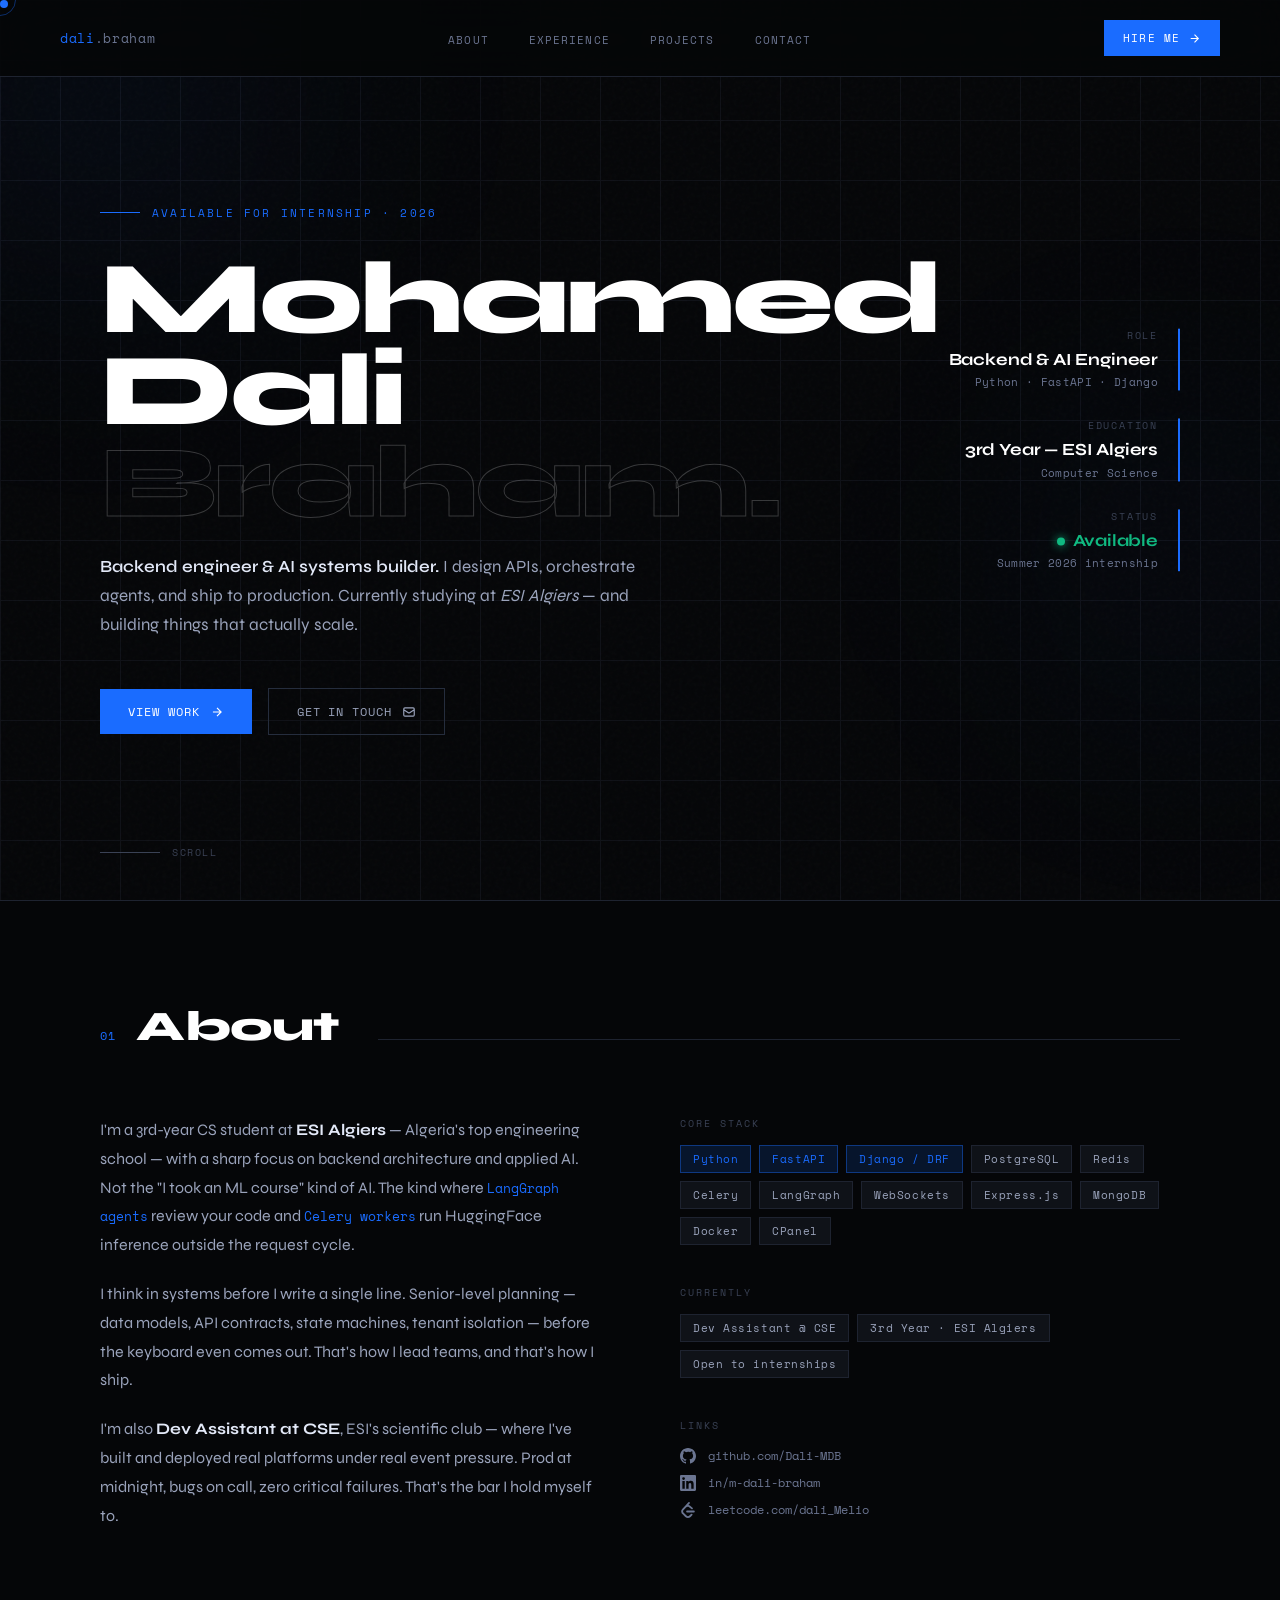
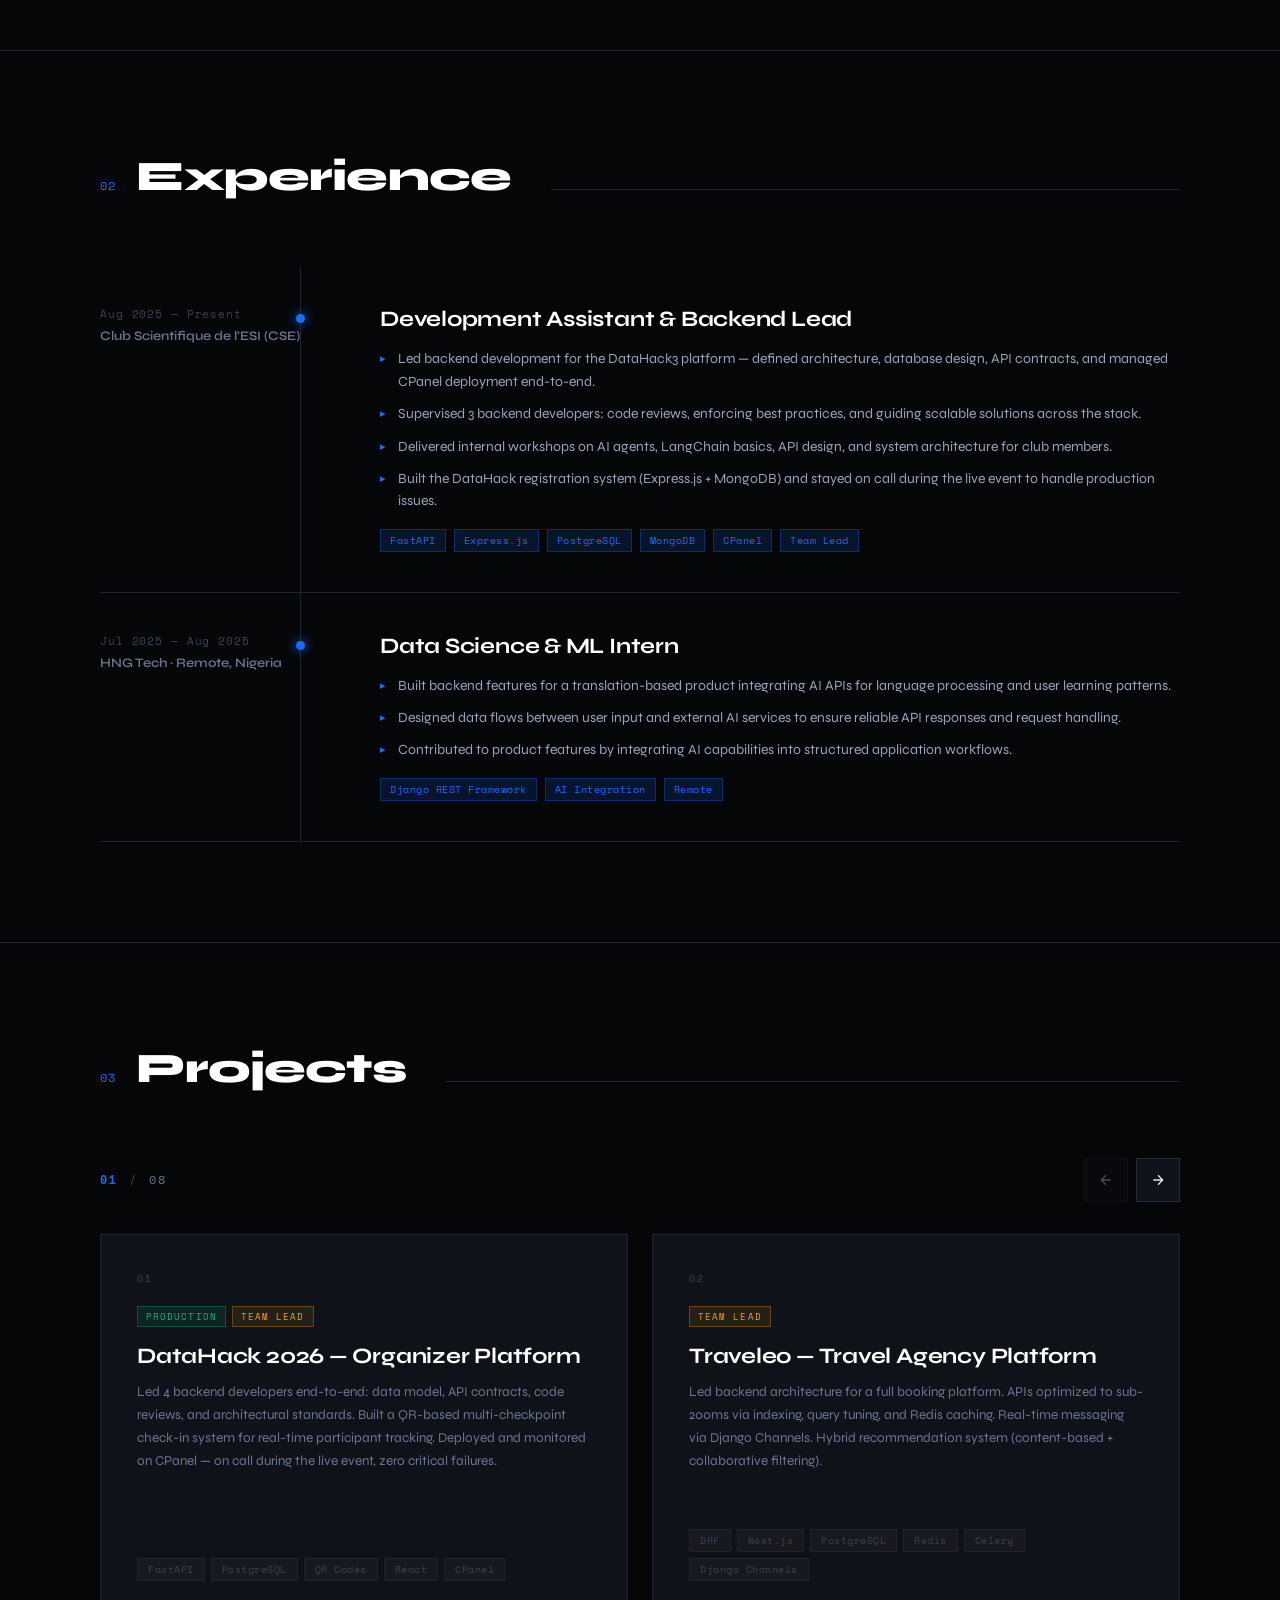
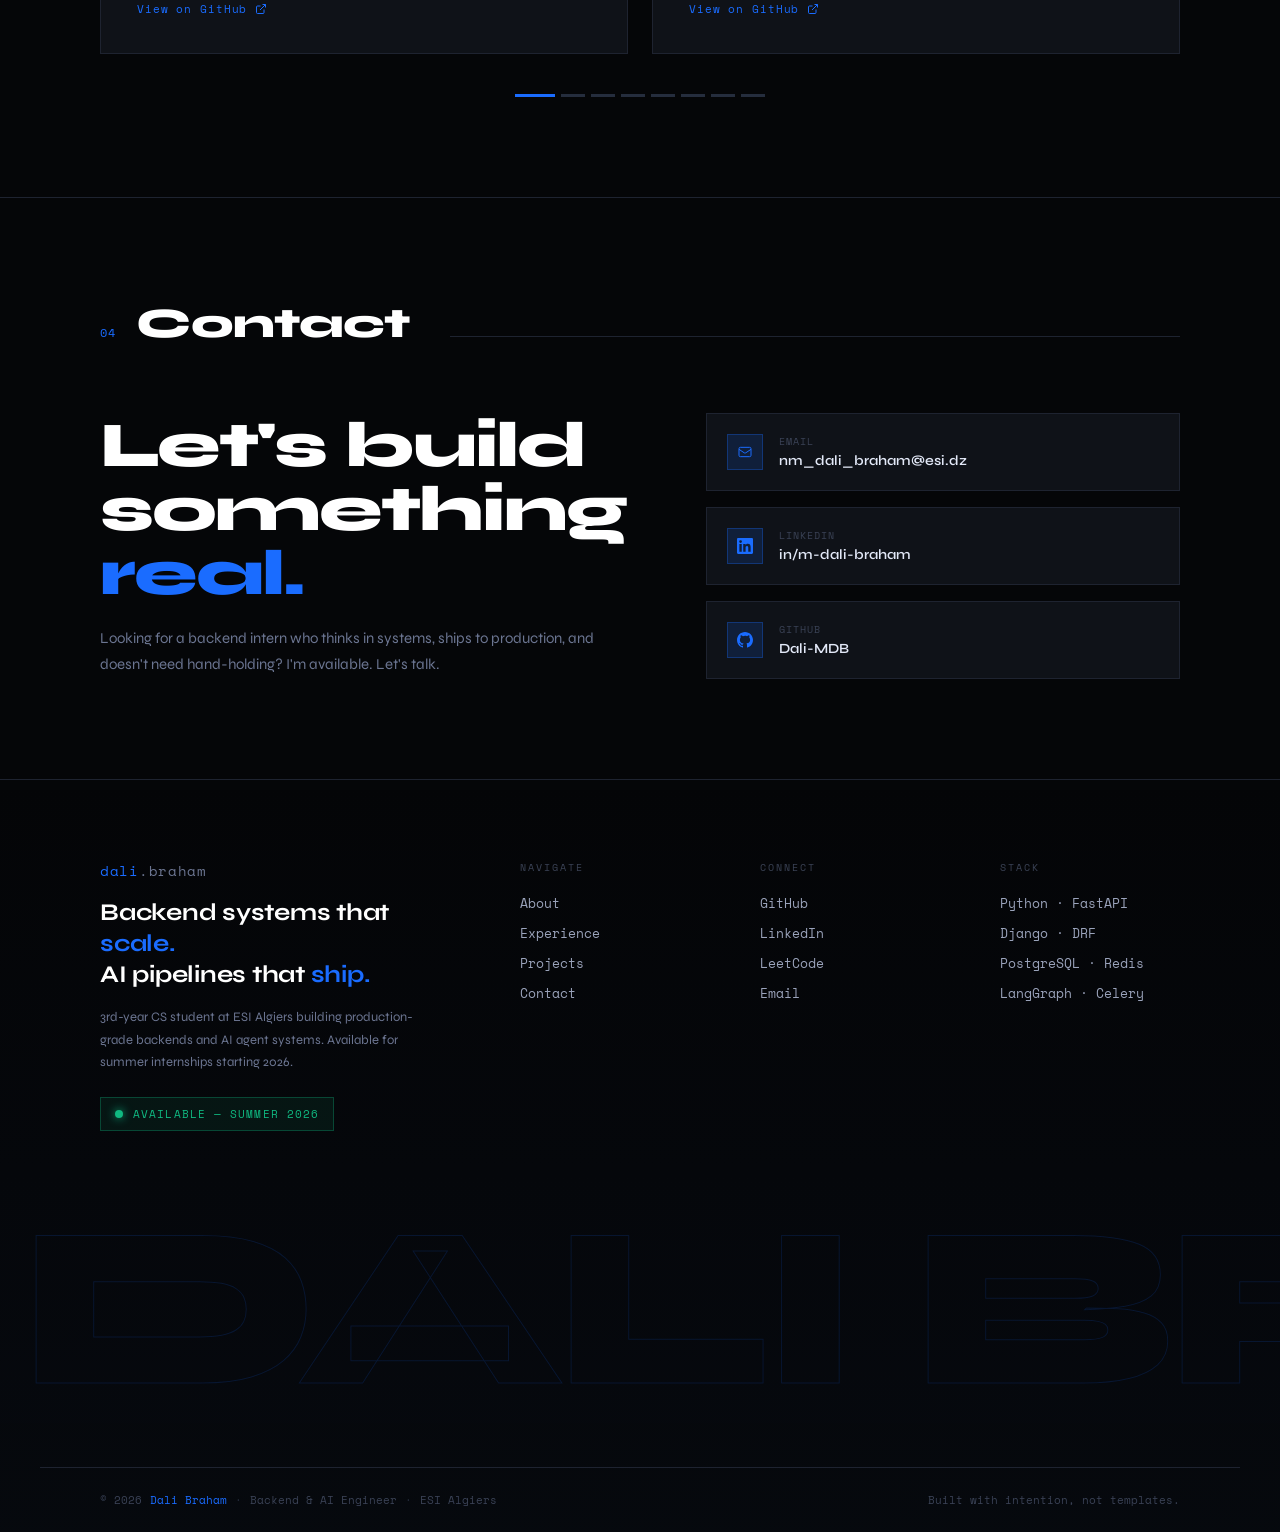
==== commit 7717ec9d: "an Enhanced version" ====
--- a/main.html
+++ b/main.html
@@ -3,837 +3,12 @@
 <head>
 <meta charset="UTF-8">
 <meta name="viewport" content="width=device-width, initial-scale=1.0">
-<title>Dali Braham — Backend & AI Engineer</title>
+<title>Dali — Backend & AI Engineer</title>
 <link rel="preconnect" href="https://fonts.googleapis.com">
+<link rel="stylesheet" href="styles.css">
 <link href="https://fonts.googleapis.com/css2?family=Space+Mono:ital,wght@0,400;0,700;1,400&family=Syne:wght@400;600;700;800&display=swap" rel="stylesheet">
-<style>
-*, *::before, *::after { margin: 0; padding: 0; box-sizing: border-box; }
-
-:root {
-  --black: #050608;
-  --deep: #0b0d12;
-  --card: #0f1218;
-  --card-hover: #141820;
-  --border: #1e2330;
-  --border-light: #252d3d;
-  --blue-dark: #0d1a33;
-  --blue: #1a6cff;
-  --blue-mid: #2979ff;
-  --blue-glow: rgba(26, 108, 255, 0.15);
-  --blue-glow-strong: rgba(26, 108, 255, 0.3);
-  --gray-dim: #3a4255;
-  --gray-mid: #6b7591;
-  --gray-light: #9aa3bb;
-  --text: #e2e8f7;
-  --text-dim: #7a839a;
-  --white: #ffffff;
-}
-
-html { scroll-behavior: smooth; }
-
-body {
-  background: var(--black);
-  color: var(--text);
-  font-family: 'Syne', sans-serif;
-  overflow-x: hidden;
-  cursor: none;
-}
-
-/* Custom cursor */
-.cursor {
-  position: fixed;
-  width: 8px; height: 8px;
-  background: var(--blue);
-  border-radius: 50%;
-  pointer-events: none;
-  z-index: 9999;
-  transition: transform 0.1s ease;
-  mix-blend-mode: screen;
-}
-.cursor-ring {
-  position: fixed;
-  width: 32px; height: 32px;
-  border: 1px solid rgba(26,108,255,0.4);
-  border-radius: 50%;
-  pointer-events: none;
-  z-index: 9998;
-  transition: transform 0.25s ease, width 0.2s, height 0.2s, border-color 0.2s;
-}
-
-/* Background grid */
-body::before {
-  content: '';
-  position: fixed;
-  inset: 0;
-  background-image:
-    linear-gradient(var(--border) 1px, transparent 1px),
-    linear-gradient(90deg, var(--border) 1px, transparent 1px);
-  background-size: 60px 60px;
-  opacity: 0.4;
-  pointer-events: none;
-  z-index: 0;
-}
-
-/* Noise overlay */
-body::after {
-  content: '';
-  position: fixed;
-  inset: 0;
-  background-image: url("data:image/svg+xml,%3Csvg viewBox='0 0 256 256' xmlns='http://www.w3.org/2000/svg'%3E%3Cfilter id='n'%3E%3CfeTurbulence type='fractalNoise' baseFrequency='0.9' numOctaves='4' stitchTiles='stitch'/%3E%3C/filter%3E%3Crect width='100%25' height='100%25' filter='url(%23n)' opacity='0.04'/%3E%3C/svg%3E");
-  pointer-events: none;
-  z-index: 0;
-  opacity: 0.6;
-}
-
-/* Ambient glow */
-.ambient {
-  position: fixed;
-  border-radius: 50%;
-  pointer-events: none;
-  z-index: 0;
-  filter: blur(120px);
-}
-.ambient-1 {
-  width: 600px; height: 600px;
-  background: radial-gradient(circle, rgba(26,108,255,0.07) 0%, transparent 70%);
-  top: -200px; left: -200px;
-}
-.ambient-2 {
-  width: 500px; height: 500px;
-  background: radial-gradient(circle, rgba(26,108,255,0.05) 0%, transparent 70%);
-  bottom: 10%; right: -150px;
-}
-
-/* NAV */
-nav {
-  position: fixed;
-  top: 0; left: 0; right: 0;
-  z-index: 100;
-  display: flex;
-  align-items: center;
-  justify-content: space-between;
-  padding: 20px 60px;
-  background: rgba(5,6,8,0.85);
-  backdrop-filter: blur(20px);
-  border-bottom: 1px solid var(--border);
-}
-
-.nav-logo {
-  font-family: 'Space Mono', monospace;
-  font-size: 13px;
-  color: var(--blue);
-  letter-spacing: 0.05em;
-  text-decoration: none;
-}
-.nav-logo span { color: var(--gray-mid); }
-
-.nav-links {
-  display: flex;
-  gap: 40px;
-  list-style: none;
-}
-.nav-links a {
-  font-family: 'Space Mono', monospace;
-  font-size: 11px;
-  color: var(--gray-mid);
-  text-decoration: none;
-  letter-spacing: 0.1em;
-  text-transform: uppercase;
-  transition: color 0.2s;
-  position: relative;
-}
-.nav-links a::after {
-  content: '';
-  position: absolute;
-  bottom: -3px; left: 0;
-  width: 0; height: 1px;
-  background: var(--blue);
-  transition: width 0.2s;
-}
-.nav-links a:hover { color: var(--text); }
-.nav-links a:hover::after { width: 100%; }
-
-.nav-cta {
-  font-family: 'Space Mono', monospace;
-  font-size: 11px;
-  color: var(--blue);
-  text-decoration: none;
-  letter-spacing: 0.1em;
-  text-transform: uppercase;
-  border: 1px solid var(--blue);
-  padding: 8px 18px;
-  transition: background 0.2s, color 0.2s;
-}
-.nav-cta:hover {
-  background: var(--blue);
-  color: var(--white);
-}
-
-/* SECTIONS */
-section {
-  position: relative;
-  z-index: 1;
-}
-
-/* HERO */
-#hero {
-  min-height: 100vh;
-  display: flex;
-  align-items: center;
-  padding: 120px 60px 80px;
-  max-width: 1200px;
-  margin: 0 auto;
-}
-
-.hero-inner {
-  width: 100%;
-}
-
-.hero-tag {
-  font-family: 'Space Mono', monospace;
-  font-size: 11px;
-  color: var(--blue);
-  letter-spacing: 0.2em;
-  text-transform: uppercase;
-  margin-bottom: 32px;
-  display: flex;
-  align-items: center;
-  gap: 12px;
-  opacity: 0;
-  animation: fadeUp 0.7s ease forwards 0.1s;
-}
-.hero-tag::before {
-  content: '';
-  width: 40px; height: 1px;
-  background: var(--blue);
-}
-
-.hero-name {
-  font-size: clamp(52px, 8vw, 108px);
-  font-weight: 800;
-  line-height: 0.9;
-  letter-spacing: -0.03em;
-  color: var(--white);
-  margin-bottom: 24px;
-  opacity: 0;
-  animation: fadeUp 0.8s ease forwards 0.2s;
-}
-.hero-name .line2 {
-  color: transparent;
-  -webkit-text-stroke: 1px rgba(255,255,255,0.2);
-}
-
-.hero-desc {
-  font-size: 17px;
-  color: var(--gray-light);
-  max-width: 540px;
-  line-height: 1.7;
-  margin-bottom: 48px;
-  opacity: 0;
-  animation: fadeUp 0.8s ease forwards 0.35s;
-}
-.hero-desc strong { color: var(--text); font-weight: 600; }
-
-.hero-actions {
-  display: flex;
-  gap: 16px;
-  align-items: center;
-  opacity: 0;
-  animation: fadeUp 0.8s ease forwards 0.5s;
-}
-
-.btn-primary {
-  display: inline-flex;
-  align-items: center;
-  gap: 10px;
-  background: var(--blue);
-  color: var(--white);
-  text-decoration: none;
-  padding: 14px 28px;
-  font-family: 'Space Mono', monospace;
-  font-size: 12px;
-  letter-spacing: 0.08em;
-  text-transform: uppercase;
-  transition: background 0.2s, transform 0.15s;
-  position: relative;
-  overflow: hidden;
-}
-.btn-primary::after {
-  content: '';
-  position: absolute;
-  inset: 0;
-  background: rgba(255,255,255,0.1);
-  opacity: 0;
-  transition: opacity 0.2s;
-}
-.btn-primary:hover { background: #0f5ce0; }
-.btn-primary:hover::after { opacity: 1; }
-
-.btn-secondary {
-  display: inline-flex;
-  align-items: center;
-  gap: 10px;
-  color: var(--gray-light);
-  text-decoration: none;
-  padding: 14px 28px;
-  font-family: 'Space Mono', monospace;
-  font-size: 12px;
-  letter-spacing: 0.08em;
-  text-transform: uppercase;
-  border: 1px solid var(--border-light);
-  transition: color 0.2s, border-color 0.2s;
-}
-.btn-secondary:hover {
-  color: var(--text);
-  border-color: var(--gray-mid);
-}
-
-.hero-stats {
-  position: absolute;
-  right: 60px;
-  top: 50%;
-  transform: translateY(-50%);
-  display: flex;
-  flex-direction: column;
-  gap: 32px;
-  opacity: 0;
-  animation: fadeIn 1s ease forwards 0.8s;
-}
-.stat-item {
-  text-align: right;
-  border-right: 2px solid var(--blue);
-  padding-right: 20px;
-}
-.stat-num {
-  font-size: 36px;
-  font-weight: 800;
-  color: var(--white);
-  line-height: 1;
-  margin-bottom: 4px;
-}
-.stat-label {
-  font-family: 'Space Mono', monospace;
-  font-size: 10px;
-  color: var(--gray-mid);
-  letter-spacing: 0.15em;
-  text-transform: uppercase;
-}
-
-.scroll-indicator {
-  position: absolute;
-  bottom: 40px;
-  left: 60px;
-  display: flex;
-  align-items: center;
-  gap: 12px;
-  font-family: 'Space Mono', monospace;
-  font-size: 10px;
-  color: var(--gray-dim);
-  letter-spacing: 0.15em;
-  text-transform: uppercase;
-  opacity: 0;
-  animation: fadeIn 1s ease forwards 1.2s;
-}
-.scroll-line {
-  width: 60px; height: 1px;
-  background: var(--gray-dim);
-  position: relative;
-  overflow: hidden;
-}
-.scroll-line::after {
-  content: '';
-  position: absolute;
-  top: 0; left: -100%;
-  width: 100%; height: 100%;
-  background: var(--blue);
-  animation: scrollLine 2s ease infinite;
-}
-@keyframes scrollLine {
-  0% { left: -100%; }
-  100% { left: 100%; }
-}
-
-/* SECTION LAYOUT */
-.section-wrap {
-  max-width: 1200px;
-  margin: 0 auto;
-  padding: 100px 60px;
-}
-
-.section-header {
-  display: flex;
-  align-items: baseline;
-  gap: 20px;
-  margin-bottom: 64px;
-}
-.section-num {
-  font-family: 'Space Mono', monospace;
-  font-size: 12px;
-  color: var(--blue);
-  letter-spacing: 0.1em;
-}
-.section-title {
-  font-size: 42px;
-  font-weight: 800;
-  color: var(--white);
-  letter-spacing: -0.02em;
-}
-.section-line {
-  flex: 1;
-  height: 1px;
-  background: var(--border);
-  margin-left: 20px;
-}
-
-/* ABOUT */
-#about { border-top: 1px solid var(--border); }
-
-.about-grid {
-  display: grid;
-  grid-template-columns: 1fr 1fr;
-  gap: 80px;
-  align-items: start;
-}
-
-.about-text p {
-  font-size: 16px;
-  color: var(--gray-light);
-  line-height: 1.8;
-  margin-bottom: 20px;
-}
-.about-text p strong { color: var(--text); }
-.about-text p em {
-  font-style: normal;
-  color: var(--blue);
-  font-family: 'Space Mono', monospace;
-  font-size: 13px;
-}
-
-.about-meta {
-  display: flex;
-  flex-direction: column;
-  gap: 40px;
-}
-
-.meta-block {}
-.meta-label {
-  font-family: 'Space Mono', monospace;
-  font-size: 10px;
-  color: var(--gray-dim);
-  letter-spacing: 0.2em;
-  text-transform: uppercase;
-  margin-bottom: 14px;
-}
-
-.stack-tags {
-  display: flex;
-  flex-wrap: wrap;
-  gap: 8px;
-}
-.tag {
-  font-family: 'Space Mono', monospace;
-  font-size: 11px;
-  color: var(--gray-light);
-  background: var(--card);
-  border: 1px solid var(--border);
-  padding: 5px 12px;
-  letter-spacing: 0.05em;
-  transition: border-color 0.2s, color 0.2s;
-}
-.tag:hover {
-  border-color: var(--blue);
-  color: var(--blue);
-}
-.tag.blue {
-  border-color: rgba(26,108,255,0.4);
-  color: var(--blue);
-  background: var(--blue-glow);
-}
-
-.contact-links {
-  display: flex;
-  flex-direction: column;
-  gap: 10px;
-}
-.contact-link {
-  display: flex;
-  align-items: center;
-  gap: 12px;
-  text-decoration: none;
-  color: var(--gray-mid);
-  font-family: 'Space Mono', monospace;
-  font-size: 12px;
-  transition: color 0.2s;
-}
-.contact-link:hover { color: var(--blue); }
-.contact-link .icon {
-  width: 20px; height: 20px;
-  opacity: 0.5;
-}
-
-/* EXPERIENCE */
-#experience { border-top: 1px solid var(--border); }
-
-.exp-list { display: flex; flex-direction: column; gap: 0; }
-
-.exp-item {
-  display: grid;
-  grid-template-columns: 200px 1fr;
-  gap: 40px;
-  padding: 40px 0;
-  border-bottom: 1px solid var(--border);
-  position: relative;
-}
-.exp-item::before {
-  content: '';
-  position: absolute;
-  left: 200px;
-  top: 0; bottom: 0;
-  width: 1px;
-  background: var(--border);
-}
-.exp-item::after {
-  content: '';
-  position: absolute;
-  left: 196px;
-  top: 48px;
-  width: 9px; height: 9px;
-  border-radius: 50%;
-  background: var(--blue);
-  box-shadow: 0 0 12px var(--blue);
-}
-
-.exp-left {}
-.exp-date {
-  font-family: 'Space Mono', monospace;
-  font-size: 11px;
-  color: var(--gray-dim);
-  letter-spacing: 0.08em;
-  margin-bottom: 6px;
-}
-.exp-company {
-  font-size: 13px;
-  color: var(--gray-mid);
-  font-weight: 600;
-}
-
-.exp-right { padding-left: 40px; }
-.exp-role {
-  font-size: 22px;
-  font-weight: 700;
-  color: var(--white);
-  margin-bottom: 16px;
-  letter-spacing: -0.01em;
-}
-.exp-points {
-  list-style: none;
-  display: flex;
-  flex-direction: column;
-  gap: 10px;
-}
-.exp-points li {
-  display: flex;
-  gap: 12px;
-  font-size: 14px;
-  color: var(--gray-light);
-  line-height: 1.6;
-}
-.exp-points li::before {
-  content: '▸';
-  color: var(--blue);
-  flex-shrink: 0;
-  margin-top: 2px;
-  font-size: 11px;
-}
-.exp-tags {
-  display: flex;
-  gap: 8px;
-  flex-wrap: wrap;
-  margin-top: 16px;
-}
-.exp-tag {
-  font-family: 'Space Mono', monospace;
-  font-size: 10px;
-  color: var(--blue);
-  border: 1px solid rgba(26,108,255,0.3);
-  padding: 3px 9px;
-  background: var(--blue-glow);
-  letter-spacing: 0.05em;
-}
-
-/* PROJECTS */
-#projects { border-top: 1px solid var(--border); }
-
-.projects-grid {
-  display: grid;
-  grid-template-columns: repeat(12, 1fr);
-  gap: 1px;
-  background: var(--border);
-}
-
-.project-card {
-  background: var(--card);
-  padding: 36px;
-  position: relative;
-  overflow: hidden;
-  transition: background 0.25s;
-  cursor: none;
-}
-.project-card::before {
-  content: '';
-  position: absolute;
-  top: 0; left: 0; right: 0;
-  height: 2px;
-  background: transparent;
-  transition: background 0.25s;
-}
-.project-card:hover { background: var(--card-hover); }
-.project-card:hover::before { background: var(--blue); }
-
-.project-card.large { grid-column: span 7; }
-.project-card.medium { grid-column: span 5; }
-.project-card.half { grid-column: span 6; }
-.project-card.third { grid-column: span 4; }
-
-.project-glow {
-  position: absolute;
-  top: -50%; left: -50%;
-  width: 200%; height: 200%;
-  background: radial-gradient(circle at center, var(--blue-glow) 0%, transparent 60%);
-  opacity: 0;
-  transition: opacity 0.4s;
-  pointer-events: none;
-}
-.project-card:hover .project-glow { opacity: 1; }
-
-.project-num {
-  font-family: 'Space Mono', monospace;
-  font-size: 10px;
-  color: var(--gray-dim);
-  letter-spacing: 0.15em;
-  margin-bottom: 20px;
-}
-
-.project-badges {
-  display: flex;
-  gap: 6px;
-  flex-wrap: wrap;
-  margin-bottom: 16px;
-}
-.badge {
-  font-family: 'Space Mono', monospace;
-  font-size: 9px;
-  letter-spacing: 0.12em;
-  text-transform: uppercase;
-  padding: 3px 8px;
-}
-.badge-prod {
-  background: rgba(16, 185, 129, 0.1);
-  color: #10b981;
-  border: 1px solid rgba(16,185,129,0.3);
-}
-.badge-lead {
-  background: rgba(245, 158, 11, 0.1);
-  color: #f59e0b;
-  border: 1px solid rgba(245,158,11,0.3);
-}
-.badge-ai {
-  background: var(--blue-glow);
-  color: var(--blue);
-  border: 1px solid rgba(26,108,255,0.3);
-}
-.badge-arch {
-  background: rgba(139, 92, 246, 0.1);
-  color: #8b5cf6;
-  border: 1px solid rgba(139,92,246,0.3);
-}
-
-.project-title {
-  font-size: 20px;
-  font-weight: 700;
-  color: var(--white);
-  letter-spacing: -0.01em;
-  margin-bottom: 12px;
-  line-height: 1.2;
-}
-
-.project-desc {
-  font-size: 13px;
-  color: var(--gray-mid);
-  line-height: 1.7;
-  margin-bottom: 24px;
-}
-
-.project-stack {
-  display: flex;
-  flex-wrap: wrap;
-  gap: 6px;
-  margin-bottom: 20px;
-}
-.stack-chip {
-  font-family: 'Space Mono', monospace;
-  font-size: 10px;
-  color: var(--gray-dim);
-  background: rgba(255,255,255,0.03);
-  border: 1px solid var(--border);
-  padding: 3px 10px;
-  letter-spacing: 0.05em;
-}
-
-.project-link {
-  display: inline-flex;
-  align-items: center;
-  gap: 8px;
-  font-family: 'Space Mono', monospace;
-  font-size: 11px;
-  color: var(--blue);
-  text-decoration: none;
-  letter-spacing: 0.08em;
-  transition: gap 0.2s;
-}
-.project-link:hover { gap: 12px; }
-.project-link svg { transition: transform 0.2s; }
-.project-link:hover svg { transform: translate(2px, -2px); }
-
-/* CONTACT */
-#contact { border-top: 1px solid var(--border); }
-
-.contact-wrap {
-  display: grid;
-  grid-template-columns: 1fr 1fr;
-  gap: 80px;
-  align-items: center;
-}
-.contact-headline {
-  font-size: clamp(36px, 5vw, 64px);
-  font-weight: 800;
-  color: var(--white);
-  letter-spacing: -0.03em;
-  line-height: 1;
-  margin-bottom: 20px;
-}
-.contact-headline .blue { color: var(--blue); }
-.contact-sub {
-  font-size: 15px;
-  color: var(--gray-mid);
-  line-height: 1.7;
-}
-
-.contact-items {
-  display: flex;
-  flex-direction: column;
-  gap: 16px;
-}
-.contact-item {
-  display: flex;
-  align-items: center;
-  gap: 16px;
-  padding: 20px;
-  border: 1px solid var(--border);
-  background: var(--card);
-  text-decoration: none;
-  transition: border-color 0.2s, background 0.2s;
-}
-.contact-item:hover {
-  border-color: var(--blue);
-  background: var(--blue-glow);
-}
-.contact-item-icon {
-  width: 36px; height: 36px;
-  background: var(--blue-glow);
-  border: 1px solid rgba(26,108,255,0.3);
-  display: flex;
-  align-items: center;
-  justify-content: center;
-  flex-shrink: 0;
-}
-.contact-item-icon svg { width: 16px; height: 16px; color: var(--blue); }
-.contact-item-text {}
-.contact-item-label {
-  font-family: 'Space Mono', monospace;
-  font-size: 10px;
-  color: var(--gray-dim);
-  letter-spacing: 0.1em;
-  text-transform: uppercase;
-  margin-bottom: 3px;
-}
-.contact-item-value {
-  font-size: 14px;
-  color: var(--text);
-  font-weight: 600;
-}
-
-/* FOOTER */
-footer {
-  border-top: 1px solid var(--border);
-  padding: 30px 60px;
-  display: flex;
-  align-items: center;
-  justify-content: space-between;
-  position: relative;
-  z-index: 1;
-}
-.footer-left {
-  font-family: 'Space Mono', monospace;
-  font-size: 11px;
-  color: var(--gray-dim);
-}
-.footer-left span { color: var(--blue); }
-.footer-right {
-  font-family: 'Space Mono', monospace;
-  font-size: 11px;
-  color: var(--gray-dim);
-}
-
-/* ANIMATIONS */
-@keyframes fadeUp {
-  from { opacity: 0; transform: translateY(24px); }
-  to { opacity: 1; transform: translateY(0); }
-}
-@keyframes fadeIn {
-  from { opacity: 0; }
-  to { opacity: 1; }
-}
-
-.reveal {
-  opacity: 0;
-  transform: translateY(30px);
-  transition: opacity 0.7s ease, transform 0.7s ease;
-}
-.reveal.visible {
-  opacity: 1;
-  transform: translateY(0);
-}
-
-/* Mobile nav toggle */
-.nav-mobile-btn { display: none; }
-
-/* Scrollbar */
-::-webkit-scrollbar { width: 4px; }
-::-webkit-scrollbar-track { background: var(--black); }
-::-webkit-scrollbar-thumb { background: var(--border-light); }
-::-webkit-scrollbar-thumb:hover { background: var(--blue); }
-
-/* RESPONSIVE */
-@media (max-width: 900px) {
-  nav { padding: 16px 24px; }
-  .nav-links { display: none; }
-  .nav-cta { display: none; }
-  .nav-mobile-btn { display: block; background: none; border: 1px solid var(--border); color: var(--gray-mid); padding: 8px 12px; font-family: 'Space Mono', monospace; font-size: 11px; cursor: none; }
-
-  #hero { padding: 100px 24px 60px; }
-  .hero-stats { display: none; }
-  .section-wrap { padding: 60px 24px; }
-  .about-grid { grid-template-columns: 1fr; gap: 40px; }
-  .exp-item { grid-template-columns: 1fr; gap: 16px; }
-  .exp-item::before, .exp-item::after { display: none; }
-  .exp-right { padding-left: 0; }
-  .projects-grid { grid-template-columns: 1fr; }
-  .project-card.large, .project-card.medium, .project-card.half, .project-card.third { grid-column: span 1; }
-  .contact-wrap { grid-template-columns: 1fr; gap: 40px; }
-  footer { flex-direction: column; gap: 12px; text-align: center; padding: 24px; }
-}
-</style>
+<link rel="icon" type="image/png" href="./images/favicon_icon.png">
+
 </head>
 <body>
 
@@ -851,14 +26,44 @@
     <li><a href="#projects">Projects</a></li>
     <li><a href="#contact">Contact</a></li>
   </ul>
-  <a href="mailto:nm_dali_braham@esi.dz" class="nav-cta">Hire Me</a>
-  <button class="nav-mobile-btn" onclick="document.getElementById('mobileMenu').classList.toggle('open')">Menu</button>
+  <a href="mailto:nm_dali_braham@esi.dz" class="nav-cta">
+    Hire Me
+    <svg viewBox="0 0 24 24" fill="none" stroke="currentColor" stroke-width="2"><path d="M5 12h14M12 5l7 7-7 7"/></svg>
+  </a>
+  <button class="nav-mobile-btn" id="burgerBtn" aria-label="Open menu" aria-expanded="false">
+    <span class="burger">
+      <span></span>
+      <span></span>
+      <span></span>
+    </span>
+  </button>
 </nav>
+
+<!-- Mobile menu drawer -->
+<div class="mobile-menu-backdrop" id="menuBackdrop"></div>
+<aside class="mobile-menu" id="mobileMenu" aria-hidden="true">
+  <ul class="mobile-menu-links">
+    <li><a href="#about" data-menu-link><span class="num">01</span>About</a></li>
+    <li><a href="#experience" data-menu-link><span class="num">02</span>Experience</a></li>
+    <li><a href="#projects" data-menu-link><span class="num">03</span>Projects</a></li>
+    <li><a href="#contact" data-menu-link><span class="num">04</span>Contact</a></li>
+  </ul>
+  <div class="mobile-menu-cta">
+    <a href="https://github.com/Dali-MDB" target="_blank">
+      GitHub
+      <svg width="12" height="12" viewBox="0 0 24 24" fill="none" stroke="currentColor" stroke-width="2"><path d="M18 13v6a2 2 0 01-2 2H5a2 2 0 01-2-2V8a2 2 0 012-2h6"/><polyline points="15 3 21 3 21 9"/><line x1="10" y1="14" x2="21" y2="3"/></svg>
+    </a>
+    <a href="mailto:nm_dali_braham@esi.dz" class="primary">
+      Hire Me
+      <svg width="12" height="12" viewBox="0 0 24 24" fill="none" stroke="currentColor" stroke-width="2"><path d="M5 12h14M12 5l7 7-7 7"/></svg>
+    </a>
+  </div>
+</aside>
 
 <!-- HERO -->
 <section id="hero">
   <div class="hero-inner">
-    <div class="hero-tag">Available for internship · 2025</div>
+    <div class="hero-tag">Available for internship · 2026</div>
     <h1 class="hero-name">
       <span class="line1">Mohamed Dali</span><br>
       <span class="line2">Braham.</span>
@@ -871,25 +76,32 @@
         View Work
         <svg width="14" height="14" viewBox="0 0 24 24" fill="none" stroke="currentColor" stroke-width="2"><path d="M5 12h14M12 5l7 7-7 7"/></svg>
       </a>
-      <a href="https://dali-mdb.netlify.app" class="btn-secondary" target="_blank">
-        Live Site
-        <svg width="14" height="14" viewBox="0 0 24 24" fill="none" stroke="currentColor" stroke-width="2"><path d="M18 13v6a2 2 0 01-2 2H5a2 2 0 01-2-2V8a2 2 0 012-2h6"/><polyline points="15 3 21 3 21 9"/><line x1="10" y1="14" x2="21" y2="3"/></svg>
+      <a href="#contact" class="btn-secondary">
+        Get in Touch
+        <svg width="14" height="14" viewBox="0 0 24 24" fill="none" stroke="currentColor" stroke-width="2"><path d="M3 8l7.89 5.26a2 2 0 002.22 0L21 8M5 19h14a2 2 0 002-2V7a2 2 0 00-2-2H5a2 2 0 00-2 2v10a2 2 0 002 2z"/></svg>
       </a>
     </div>
   </div>
 
-  <div class="hero-stats">
-    <div class="stat-item">
-      <div class="stat-num">2×</div>
-      <div class="stat-label">Production<br>Deployments</div>
-    </div>
-    <div class="stat-item">
-      <div class="stat-num">8+</div>
-      <div class="stat-label">Backend<br>Projects</div>
-    </div>
-    <div class="stat-item">
-      <div class="stat-num">3rd</div>
-      <div class="stat-label">Year<br>ESI</div>
+  <!-- HERO META: identity info, not project counts -->
+  <div class="hero-meta">
+    <div class="meta-card">
+      <div class="meta-card-label">Role</div>
+      <div class="meta-card-value">Backend & AI Engineer</div>
+      <div class="meta-card-sub">Python · FastAPI · Django</div>
+    </div>
+    <div class="meta-card">
+      <div class="meta-card-label">Education</div>
+      <div class="meta-card-value">3rd Year — ESI Algiers</div>
+      <div class="meta-card-sub">Computer Science</div>
+    </div>
+    <div class="meta-card status">
+      <div class="meta-card-label">Status</div>
+      <div class="meta-card-value">
+        <span class="status-dot"></span>
+        Available
+      </div>
+      <div class="meta-card-sub">Summer 2026 internship</div>
     </div>
   </div>
 
@@ -1019,7 +231,7 @@
   </div>
 </section>
 
-<!-- PROJECTS -->
+<!-- PROJECTS - CAROUSEL -->
 <section id="projects">
   <div class="section-wrap">
     <div class="section-header reveal">
@@ -1028,164 +240,173 @@
       <div class="section-line"></div>
     </div>
 
-    <div class="projects-grid">
-
-      <!-- 1: DataHack Organizer - Large -->
-      <div class="project-card large reveal">
-        <div class="project-glow"></div>
-        <div class="project-num">01</div>
-        <div class="project-badges">
-          <span class="badge badge-prod">Production</span>
-          <span class="badge badge-lead">Team Lead</span>
-        </div>
-        <div class="project-title">DataHack 2026 — Organizer Platform</div>
-        <p class="project-desc">Led 4 backend developers end-to-end: data model, API contracts, code reviews, and architectural standards. Built a QR-based multi-checkpoint check-in system for real-time participant tracking. Deployed and monitored on CPanel — on call during the live event, zero critical failures throughout.</p>
-        <div class="project-stack">
-          <span class="stack-chip">FastAPI</span><span class="stack-chip">PostgreSQL</span><span class="stack-chip">QR Codes</span><span class="stack-chip">React</span><span class="stack-chip">CPanel</span>
-        </div>
-        <a href="https://github.com/Dali-MDB" class="project-link" target="_blank">
-          View on GitHub
-          <svg width="12" height="12" viewBox="0 0 24 24" fill="none" stroke="currentColor" stroke-width="2"><path d="M18 13v6a2 2 0 01-2 2H5a2 2 0 01-2-2V8a2 2 0 012-2h6"/><polyline points="15 3 21 3 21 9"/><line x1="10" y1="14" x2="21" y2="3"/></svg>
-        </a>
-      </div>
-
-      <!-- 2: Traveleo - Medium -->
-      <div class="project-card medium reveal">
-        <div class="project-glow"></div>
-        <div class="project-num">02</div>
-        <div class="project-badges">
-          <span class="badge badge-lead">Team Lead</span>
-        </div>
-        <div class="project-title">Traveleo — Travel Agency Platform</div>
-        <p class="project-desc">Led backend architecture for a full booking platform. APIs optimized to sub-200ms via indexing, query tuning, and Redis caching. Real-time messaging via Django Channels. Hybrid recommendation system (content-based + collaborative filtering).</p>
-        <div class="project-stack">
-          <span class="stack-chip">DRF</span><span class="stack-chip">Next.js</span><span class="stack-chip">PostgreSQL</span><span class="stack-chip">Redis</span><span class="stack-chip">Celery</span><span class="stack-chip">Django Channels</span>
-        </div>
-        <a href="https://github.com/Dali-MDB/Escapeo" class="project-link" target="_blank">
-          View on GitHub
-          <svg width="12" height="12" viewBox="0 0 24 24" fill="none" stroke="currentColor" stroke-width="2"><path d="M18 13v6a2 2 0 01-2 2H5a2 2 0 01-2-2V8a2 2 0 012-2h6"/><polyline points="15 3 21 3 21 9"/><line x1="10" y1="14" x2="21" y2="3"/></svg>
-        </a>
-      </div>
-
-      <!-- 3: Insurance SaaS - Medium -->
-      <div class="project-card medium reveal">
-        <div class="project-glow"></div>
-        <div class="project-num">03</div>
-        <div class="project-badges">
-          <span class="badge badge-arch">Architecture</span>
-        </div>
-        <div class="project-title">Melio Insurance SaaS</div>
-        <p class="project-desc">Multi-tenant SaaS backend — full PostgreSQL schema isolation per tenant with domain-based routing. 10-stage claim lifecycle enforced as a validated state machine. RBAC across 6 roles with granular per-endpoint permission classes. Includes policy renewal and global admin layer for tenant onboarding.</p>
-        <div class="project-stack">
-          <span class="stack-chip">DRF</span><span class="stack-chip">django-tenants</span><span class="stack-chip">PostgreSQL</span><span class="stack-chip">JWT</span><span class="stack-chip">RBAC</span>
-        </div>
-        <a href="https://github.com/Dali-MDB/melio-insurance-saas" class="project-link" target="_blank">
-          View on GitHub
-          <svg width="12" height="12" viewBox="0 0 24 24" fill="none" stroke="currentColor" stroke-width="2"><path d="M18 13v6a2 2 0 01-2 2H5a2 2 0 01-2-2V8a2 2 0 012-2h6"/><polyline points="15 3 21 3 21 9"/><line x1="10" y1="14" x2="21" y2="3"/></svg>
-        </a>
-      </div>
-
-      <!-- 4: Agent Swarm - Large -->
-      <div class="project-card large reveal">
-        <div class="project-glow"></div>
-        <div class="project-num">04</div>
-        <div class="project-badges">
-          <span class="badge badge-ai">AI · Multi-agent</span>
-        </div>
-        <div class="project-title">Code Review Agent Swarm</div>
-        <p class="project-desc">Multi-agent pipeline for automated code review on Python repositories. Three independent LangGraph agents — analyzer, fixer, and judge — share a common state and form an end-to-end reasoning loop: detect issues, generate fixes, validate output. No human in the loop.</p>
-        <div class="project-stack">
-          <span class="stack-chip">LangGraph</span><span class="stack-chip">OpenRouter</span><span class="stack-chip">Python</span>
-        </div>
-        <a href="https://github.com/Dali-MDB" class="project-link" target="_blank">
-          View on GitHub
-          <svg width="12" height="12" viewBox="0 0 24 24" fill="none" stroke="currentColor" stroke-width="2"><path d="M18 13v6a2 2 0 01-2 2H5a2 2 0 01-2-2V8a2 2 0 012-2h6"/><polyline points="15 3 21 3 21 9"/><line x1="10" y1="14" x2="21" y2="3"/></svg>
-        </a>
-      </div>
-
-      <!-- 5: Socmel - Half -->
-      <div class="project-card half reveal">
-        <div class="project-glow"></div>
-        <div class="project-num">05</div>
-        <div class="project-badges">
-          <span class="badge badge-arch">Architecture</span>
-        </div>
-        <div class="project-title">Socmel — Social Platform Backend</div>
-        <p class="project-desc">Reverse-engineered Instagram's feed logic and Discord's channel architecture to understand production-grade system design from the inside. Real-time DMs, group chats, and server-channel routing via WebSockets. Rate limiting, response caching, background task processing.</p>
-        <div class="project-stack">
-          <span class="stack-chip">FastAPI</span><span class="stack-chip">PostgreSQL</span><span class="stack-chip">WebSockets</span>
-        </div>
-        <a href="https://github.com/Dali-MDB/socmel" class="project-link" target="_blank">
-          View on GitHub
-          <svg width="12" height="12" viewBox="0 0 24 24" fill="none" stroke="currentColor" stroke-width="2"><path d="M18 13v6a2 2 0 01-2 2H5a2 2 0 01-2-2V8a2 2 0 012-2h6"/><polyline points="15 3 21 3 21 9"/><line x1="10" y1="14" x2="21" y2="3"/></svg>
-        </a>
-      </div>
-
-      <!-- 6: InkSmart - Half -->
-      <div class="project-card half reveal">
-        <div class="project-glow"></div>
-        <div class="project-num">06</div>
-        <div class="project-badges">
-          <span class="badge badge-ai">AI Pipeline</span>
-        </div>
-        <div class="project-title">Melio InkSmart — AI Publishing Pipeline</div>
-        <p class="project-desc">Async NLP pipeline triggered on article publish: Celery workers run HuggingFace models outside the request cycle to generate summaries and semantic tags automatically. Redis caching and rate limiting stabilize inference throughput under traffic spikes.</p>
-        <div class="project-stack">
-          <span class="stack-chip">DRF</span><span class="stack-chip">Celery</span><span class="stack-chip">Redis</span><span class="stack-chip">HuggingFace</span><span class="stack-chip">PostgreSQL</span>
-        </div>
-        <a href="https://github.com/Dali-MDB" class="project-link" target="_blank">
-          View on GitHub
-          <svg width="12" height="12" viewBox="0 0 24 24" fill="none" stroke="currentColor" stroke-width="2"><path d="M18 13v6a2 2 0 01-2 2H5a2 2 0 01-2-2V8a2 2 0 012-2h6"/><polyline points="15 3 21 3 21 9"/><line x1="10" y1="14" x2="21" y2="3"/></svg>
-        </a>
-      </div>
-
-      <!-- 7: DataHack Registration - Third -->
-      <div class="project-card third reveal">
-        <div class="project-glow"></div>
-        <div class="project-num">07</div>
-        <div class="project-badges">
-          <span class="badge badge-prod">Production</span>
-        </div>
-        <div class="project-title">DataHack 2026 — Registration Backend</div>
-        <p class="project-desc">Registration backend for ESI's largest data science event. Team formation, member validation, random assignment, and edge case handling. Stayed on call during the live event under real traffic — the system held.</p>
-        <div class="project-stack">
-          <span class="stack-chip">Express.js</span><span class="stack-chip">MongoDB</span>
-        </div>
-        <a href="https://github.com/Dali-MDB" class="project-link" target="_blank">
-          View on GitHub
-          <svg width="12" height="12" viewBox="0 0 24 24" fill="none" stroke="currentColor" stroke-width="2"><path d="M18 13v6a2 2 0 01-2 2H5a2 2 0 01-2-2V8a2 2 0 012-2h6"/><polyline points="15 3 21 3 21 9"/><line x1="10" y1="14" x2="21" y2="3"/></svg>
-        </a>
-      </div>
-
-      <!-- 8: Resume Ranker - Third -->
-      <div class="project-card third reveal">
-        <div class="project-glow"></div>
-        <div class="project-num">08</div>
-        <div class="project-badges">
-          <span class="badge badge-ai">NLP Tool</span>
-        </div>
-        <div class="project-title">Resume Ranker</div>
-        <p class="project-desc">FastAPI service that extracts text from PDF resumes and scores them against job descriptions using NLP similarity. Returns match scores and targeted suggestions based on missing keywords. Built with spaCy and sentence-transformers for semantic matching.</p>
-        <div class="project-stack">
-          <span class="stack-chip">FastAPI</span><span class="stack-chip">spaCy</span><span class="stack-chip">sentence-transformers</span><span class="stack-chip">PyMuPDF</span>
-        </div>
-        <a href="https://github.com/Dali-MDB/resume_ranker" class="project-link" target="_blank">
-          View on GitHub
-          <svg width="12" height="12" viewBox="0 0 24 24" fill="none" stroke="currentColor" stroke-width="2"><path d="M18 13v6a2 2 0 01-2 2H5a2 2 0 01-2-2V8a2 2 0 012-2h6"/><polyline points="15 3 21 3 21 9"/><line x1="10" y1="14" x2="21" y2="3"/></svg>
-        </a>
-      </div>
-
-      <!-- Filler third -->
-      <div class="project-card third reveal" style="display:flex; align-items:center; justify-content:center; min-height: 200px;">
-        <div style="text-align:center;">
-          <div style="font-family:'Space Mono',monospace; font-size:11px; color:var(--gray-dim); letter-spacing:0.15em; text-transform:uppercase; margin-bottom:12px;">More on GitHub</div>
-          <a href="https://github.com/Dali-MDB" target="_blank" style="display:inline-flex; align-items:center; gap:8px; font-family:'Space Mono',monospace; font-size:11px; color:var(--blue); text-decoration:none; border:1px solid rgba(26,108,255,0.3); padding:10px 18px; transition:background 0.2s;" onmouseover="this.style.background='var(--blue-glow)'" onmouseout="this.style.background='transparent'">
-            github.com/Dali-MDB
-            <svg width="11" height="11" viewBox="0 0 24 24" fill="none" stroke="currentColor" stroke-width="2"><path d="M18 13v6a2 2 0 01-2 2H5a2 2 0 01-2-2V8a2 2 0 012-2h6"/><polyline points="15 3 21 3 21 9"/><line x1="10" y1="14" x2="21" y2="3"/></svg>
-          </a>
-        </div>
-      </div>
-
+    <div class="carousel-wrap reveal">
+      <div class="carousel-header">
+        <div class="carousel-counter">
+          <span class="current" id="carouselCurrent">01</span>
+          <span class="divider">/</span>
+          <span class="total" id="carouselTotal">08</span>
+        </div>
+        <div class="carousel-controls">
+          <button class="carousel-btn" id="prevBtn" aria-label="Previous">
+            <svg viewBox="0 0 24 24" fill="none" stroke="currentColor" stroke-width="2"><path d="M19 12H5M12 19l-7-7 7-7"/></svg>
+          </button>
+          <button class="carousel-btn" id="nextBtn" aria-label="Next">
+            <svg viewBox="0 0 24 24" fill="none" stroke="currentColor" stroke-width="2"><path d="M5 12h14M12 5l7 7-7 7"/></svg>
+          </button>
+        </div>
+      </div>
+
+      <div class="carousel-track" id="carouselTrack">
+
+        <!-- 1: DataHack Organizer -->
+        <div class="project-card">
+          <div class="project-glow"></div>
+          <div class="project-num">01</div>
+          <div class="project-badges">
+            <span class="badge badge-prod">Production</span>
+            <span class="badge badge-lead">Team Lead</span>
+          </div>
+          <div class="project-title">DataHack 2026 — Organizer Platform</div>
+          <p class="project-desc">Led 4 backend developers end-to-end: data model, API contracts, code reviews, and architectural standards. Built a QR-based multi-checkpoint check-in system for real-time participant tracking. Deployed and monitored on CPanel — on call during the live event, zero critical failures.</p>
+          <div class="project-stack">
+            <span class="stack-chip">FastAPI</span><span class="stack-chip">PostgreSQL</span><span class="stack-chip">QR Codes</span><span class="stack-chip">React</span><span class="stack-chip">CPanel</span>
+          </div>
+          <a href="https://github.com/Dali-MDB" class="project-link" target="_blank">
+            View on GitHub
+            <svg width="12" height="12" viewBox="0 0 24 24" fill="none" stroke="currentColor" stroke-width="2"><path d="M18 13v6a2 2 0 01-2 2H5a2 2 0 01-2-2V8a2 2 0 012-2h6"/><polyline points="15 3 21 3 21 9"/><line x1="10" y1="14" x2="21" y2="3"/></svg>
+          </a>
+        </div>
+
+        <!-- 2: Traveleo -->
+        <div class="project-card">
+          <div class="project-glow"></div>
+          <div class="project-num">02</div>
+          <div class="project-badges">
+            <span class="badge badge-lead">Team Lead</span>
+          </div>
+          <div class="project-title">Traveleo — Travel Agency Platform</div>
+          <p class="project-desc">Led backend architecture for a full booking platform. APIs optimized to sub-200ms via indexing, query tuning, and Redis caching. Real-time messaging via Django Channels. Hybrid recommendation system (content-based + collaborative filtering).</p>
+          <div class="project-stack">
+            <span class="stack-chip">DRF</span><span class="stack-chip">Next.js</span><span class="stack-chip">PostgreSQL</span><span class="stack-chip">Redis</span><span class="stack-chip">Celery</span><span class="stack-chip">Django Channels</span>
+          </div>
+          <a href="https://github.com/Dali-MDB/Escapeo" class="project-link" target="_blank">
+            View on GitHub
+            <svg width="12" height="12" viewBox="0 0 24 24" fill="none" stroke="currentColor" stroke-width="2"><path d="M18 13v6a2 2 0 01-2 2H5a2 2 0 01-2-2V8a2 2 0 012-2h6"/><polyline points="15 3 21 3 21 9"/><line x1="10" y1="14" x2="21" y2="3"/></svg>
+          </a>
+        </div>
+
+        <!-- 3: Insurance SaaS -->
+        <div class="project-card">
+          <div class="project-glow"></div>
+          <div class="project-num">03</div>
+          <div class="project-badges">
+            <span class="badge badge-arch">Architecture</span>
+          </div>
+          <div class="project-title">Melio Insurance SaaS</div>
+          <p class="project-desc">Multi-tenant SaaS backend — full PostgreSQL schema isolation per tenant with domain-based routing. 10-stage claim lifecycle enforced as a validated state machine. RBAC across 6 roles with granular per-endpoint permission classes. Includes policy renewal and global admin layer for tenant onboarding.</p>
+          <div class="project-stack">
+            <span class="stack-chip">DRF</span><span class="stack-chip">django-tenants</span><span class="stack-chip">PostgreSQL</span><span class="stack-chip">JWT</span><span class="stack-chip">RBAC</span>
+          </div>
+          <a href="https://github.com/Dali-MDB/melio-insurance-saas" class="project-link" target="_blank">
+            View on GitHub
+            <svg width="12" height="12" viewBox="0 0 24 24" fill="none" stroke="currentColor" stroke-width="2"><path d="M18 13v6a2 2 0 01-2 2H5a2 2 0 01-2-2V8a2 2 0 012-2h6"/><polyline points="15 3 21 3 21 9"/><line x1="10" y1="14" x2="21" y2="3"/></svg>
+          </a>
+        </div>
+
+        <!-- 4: Agent Swarm -->
+        <div class="project-card">
+          <div class="project-glow"></div>
+          <div class="project-num">04</div>
+          <div class="project-badges">
+            <span class="badge badge-ai">AI · Multi-agent</span>
+          </div>
+          <div class="project-title">Code Review Agent Swarm</div>
+          <p class="project-desc">Multi-agent pipeline for automated code review on Python repositories. Three independent LangGraph agents — analyzer, fixer, and judge — share a common state and form an end-to-end reasoning loop: detect issues, generate fixes, validate output. No human in the loop.</p>
+          <div class="project-stack">
+            <span class="stack-chip">LangGraph</span><span class="stack-chip">OpenRouter</span><span class="stack-chip">Python</span>
+          </div>
+          <a href="https://github.com/Dali-MDB" class="project-link" target="_blank">
+            View on GitHub
+            <svg width="12" height="12" viewBox="0 0 24 24" fill="none" stroke="currentColor" stroke-width="2"><path d="M18 13v6a2 2 0 01-2 2H5a2 2 0 01-2-2V8a2 2 0 012-2h6"/><polyline points="15 3 21 3 21 9"/><line x1="10" y1="14" x2="21" y2="3"/></svg>
+          </a>
+        </div>
+
+        <!-- 5: Socmel -->
+        <div class="project-card">
+          <div class="project-glow"></div>
+          <div class="project-num">05</div>
+          <div class="project-badges">
+            <span class="badge badge-arch">Architecture</span>
+          </div>
+          <div class="project-title">Socmel — Social Platform Backend</div>
+          <p class="project-desc">Reverse-engineered Instagram's feed logic and Discord's channel architecture to understand production-grade system design from the inside. Real-time DMs, group chats, and server-channel routing via WebSockets. Rate limiting, response caching, background task processing.</p>
+          <div class="project-stack">
+            <span class="stack-chip">FastAPI</span><span class="stack-chip">PostgreSQL</span><span class="stack-chip">WebSockets</span>
+          </div>
+          <a href="https://github.com/Dali-MDB/socmel" class="project-link" target="_blank">
+            View on GitHub
+            <svg width="12" height="12" viewBox="0 0 24 24" fill="none" stroke="currentColor" stroke-width="2"><path d="M18 13v6a2 2 0 01-2 2H5a2 2 0 01-2-2V8a2 2 0 012-2h6"/><polyline points="15 3 21 3 21 9"/><line x1="10" y1="14" x2="21" y2="3"/></svg>
+          </a>
+        </div>
+
+        <!-- 6: InkSmart -->
+        <div class="project-card">
+          <div class="project-glow"></div>
+          <div class="project-num">06</div>
+          <div class="project-badges">
+            <span class="badge badge-ai">AI Pipeline</span>
+          </div>
+          <div class="project-title">Melio InkSmart — AI Publishing</div>
+          <p class="project-desc">Async NLP pipeline triggered on article publish: Celery workers run HuggingFace models outside the request cycle to generate summaries and semantic tags automatically. Redis caching and rate limiting stabilize inference throughput under traffic spikes.</p>
+          <div class="project-stack">
+            <span class="stack-chip">DRF</span><span class="stack-chip">Celery</span><span class="stack-chip">Redis</span><span class="stack-chip">HuggingFace</span><span class="stack-chip">PostgreSQL</span>
+          </div>
+          <a href="https://github.com/Dali-MDB" class="project-link" target="_blank">
+            View on GitHub
+            <svg width="12" height="12" viewBox="0 0 24 24" fill="none" stroke="currentColor" stroke-width="2"><path d="M18 13v6a2 2 0 01-2 2H5a2 2 0 01-2-2V8a2 2 0 012-2h6"/><polyline points="15 3 21 3 21 9"/><line x1="10" y1="14" x2="21" y2="3"/></svg>
+          </a>
+        </div>
+
+        <!-- 7: DataHack Registration -->
+        <div class="project-card">
+          <div class="project-glow"></div>
+          <div class="project-num">07</div>
+          <div class="project-badges">
+            <span class="badge badge-prod">Production</span>
+          </div>
+          <div class="project-title">DataHack 2026 — Registration</div>
+          <p class="project-desc">Registration backend for ESI's largest data science event. Team formation, member validation, random assignment, and edge case handling. Stayed on call during the live event under real traffic — the system held.</p>
+          <div class="project-stack">
+            <span class="stack-chip">Express.js</span><span class="stack-chip">MongoDB</span>
+          </div>
+          <a href="https://github.com/Dali-MDB" class="project-link" target="_blank">
+            View on GitHub
+            <svg width="12" height="12" viewBox="0 0 24 24" fill="none" stroke="currentColor" stroke-width="2"><path d="M18 13v6a2 2 0 01-2 2H5a2 2 0 01-2-2V8a2 2 0 012-2h6"/><polyline points="15 3 21 3 21 9"/><line x1="10" y1="14" x2="21" y2="3"/></svg>
+          </a>
+        </div>
+
+        <!-- 8: Resume Ranker -->
+        <div class="project-card">
+          <div class="project-glow"></div>
+          <div class="project-num">08</div>
+          <div class="project-badges">
+            <span class="badge badge-ai">NLP Tool</span>
+          </div>
+          <div class="project-title">Resume Ranker</div>
+          <p class="project-desc">FastAPI service that extracts text from PDF resumes and scores them against job descriptions using NLP similarity. Returns match scores and targeted suggestions based on missing keywords. Built with spaCy and sentence-transformers for semantic matching.</p>
+          <div class="project-stack">
+            <span class="stack-chip">FastAPI</span><span class="stack-chip">spaCy</span><span class="stack-chip">sentence-transformers</span><span class="stack-chip">PyMuPDF</span>
+          </div>
+          <a href="https://github.com/Dali-MDB/resume_ranker" class="project-link" target="_blank">
+            View on GitHub
+            <svg width="12" height="12" viewBox="0 0 24 24" fill="none" stroke="currentColor" stroke-width="2"><path d="M18 13v6a2 2 0 01-2 2H5a2 2 0 01-2-2V8a2 2 0 012-2h6"/><polyline points="15 3 21 3 21 9"/><line x1="10" y1="14" x2="21" y2="3"/></svg>
+          </a>
+        </div>
+
+      </div>
+
+      <div class="carousel-progress" id="carouselProgress"></div>
     </div>
   </div>
 </section>
@@ -1236,83 +457,70 @@
   </div>
 </section>
 
-<!-- FOOTER -->
+<!-- FOOTER — proper multi-column footer -->
 <footer>
-  <div class="footer-left">
-    <span>Dali Braham</span> · Backend & AI Engineer · ESI Algiers
-  </div>
-  <div class="footer-right">Built with intention, not templates.</div>
+  <div class="footer-top">
+    <div class="footer-brand">
+      <a href="#hero" class="footer-brand-logo">dali<span>.braham</span></a>
+      <div class="footer-tagline">
+        Backend systems that <span class="blue">scale.</span><br>
+        AI pipelines that <span class="blue">ship.</span>
+      </div>
+      <p class="footer-brand-desc">
+        3rd-year CS student at ESI Algiers building production-grade backends and AI agent systems. Available for summer internships starting 2026.
+      </p>
+      <div class="footer-availability">
+        <span class="dot"></span>
+        Available — Summer 2026
+      </div>
+    </div>
+
+    <div class="footer-col">
+      <div class="footer-col-title">Navigate</div>
+      <ul>
+        <li><a href="#about">About</a></li>
+        <li><a href="#experience">Experience</a></li>
+        <li><a href="#projects">Projects</a></li>
+        <li><a href="#contact">Contact</a></li>
+      </ul>
+    </div>
+
+    <div class="footer-col">
+      <div class="footer-col-title">Connect</div>
+      <ul>
+        <li><a href="https://github.com/Dali-MDB" target="_blank">GitHub <svg class="ext" viewBox="0 0 24 24" fill="none" stroke="currentColor" stroke-width="2"><path d="M18 13v6a2 2 0 01-2 2H5a2 2 0 01-2-2V8a2 2 0 012-2h6"/><polyline points="15 3 21 3 21 9"/><line x1="10" y1="14" x2="21" y2="3"/></svg></a></li>
+        <li><a href="https://linkedin.com/in/m-dali-braham" target="_blank">LinkedIn <svg class="ext" viewBox="0 0 24 24" fill="none" stroke="currentColor" stroke-width="2"><path d="M18 13v6a2 2 0 01-2 2H5a2 2 0 01-2-2V8a2 2 0 012-2h6"/><polyline points="15 3 21 3 21 9"/><line x1="10" y1="14" x2="21" y2="3"/></svg></a></li>
+        <li><a href="https://leetcode.com/u/dali_Melio/" target="_blank">LeetCode <svg class="ext" viewBox="0 0 24 24" fill="none" stroke="currentColor" stroke-width="2"><path d="M18 13v6a2 2 0 01-2 2H5a2 2 0 01-2-2V8a2 2 0 012-2h6"/><polyline points="15 3 21 3 21 9"/><line x1="10" y1="14" x2="21" y2="3"/></svg></a></li>
+        <li><a href="mailto:nm_dali_braham@esi.dz">Email</a></li>
+      </ul>
+    </div>
+
+    <div class="footer-col">
+      <div class="footer-col-title">Stack</div>
+      <ul>
+        <li><a href="#about">Python · FastAPI</a></li>
+        <li><a href="#about">Django · DRF</a></li>
+        <li><a href="#about">PostgreSQL · Redis</a></li>
+        <li><a href="#about">LangGraph · Celery</a></li>
+      </ul>
+    </div>
+  </div>
+
+  <div class="footer-watermark">DALI BRAHAM</div>
+
+  <div class="footer-bottom">
+    <div class="footer-bottom-left">
+      © 2026 <span class="accent">Dali Braham</span>
+      <span class="sep">·</span>
+      Backend & AI Engineer
+      <span class="sep">·</span>
+      ESI Algiers
+    </div>
+    <div class="footer-bottom-right">Built with intention, not templates.</div>
+  </div>
 </footer>
 
-<script>
-// Custom cursor
-const cursor = document.getElementById('cursor');
-const ring = document.getElementById('cursorRing');
-let mx = 0, my = 0, rx = 0, ry = 0;
-document.addEventListener('mousemove', e => {
-  mx = e.clientX; my = e.clientY;
-  cursor.style.left = mx - 4 + 'px';
-  cursor.style.top = my - 4 + 'px';
-});
-function animateRing() {
-  rx += (mx - rx - 16) * 0.18;
-  ry += (my - ry - 16) * 0.18;
-  ring.style.left = rx + 'px';
-  ring.style.top = ry + 'px';
-  requestAnimationFrame(animateRing);
-}
-animateRing();
-
-document.querySelectorAll('a, button, .project-card').forEach(el => {
-  el.addEventListener('mouseenter', () => {
-    cursor.style.transform = 'scale(2.5)';
-    ring.style.width = '50px';
-    ring.style.height = '50px';
-    ring.style.borderColor = 'rgba(26,108,255,0.6)';
-  });
-  el.addEventListener('mouseleave', () => {
-    cursor.style.transform = 'scale(1)';
-    ring.style.width = '32px';
-    ring.style.height = '32px';
-    ring.style.borderColor = 'rgba(26,108,255,0.4)';
-  });
-});
-
-// Scroll reveal
-const observer = new IntersectionObserver((entries) => {
-  entries.forEach((entry, i) => {
-    if (entry.isIntersecting) {
-      setTimeout(() => {
-        entry.target.classList.add('visible');
-      }, 80);
-      observer.unobserve(entry.target);
-    }
-  });
-}, { threshold: 0.1 });
-
-document.querySelectorAll('.reveal').forEach(el => observer.observe(el));
-
-// Stagger project cards
-document.querySelectorAll('.projects-grid .project-card').forEach((card, i) => {
-  card.style.transitionDelay = (i * 60) + 'ms';
-});
-
-// Smooth scroll
-document.querySelectorAll('a[href^="#"]').forEach(a => {
-  a.addEventListener('click', e => {
-    e.preventDefault();
-    document.querySelector(a.getAttribute('href'))?.scrollIntoView({ behavior: 'smooth' });
-  });
-});
-
-// Ambient glow follows mouse slowly
-const a1 = document.querySelector('.ambient-1');
-const a2 = document.querySelector('.ambient-2');
-document.addEventListener('mousemove', e => {
-  const x = e.clientX / window.innerWidth;
-  const y = e.clientY / window.innerHeight;
-  a1.style.transform = `translate(${x * 40}px, ${y * 40}px)`;
-});
-</script>
+ <script src="script.js"></script>
+
 </body>
 </html>
--- a/styles.css
+++ b/styles.css
@@ -0,0 +1,1262 @@
+*, *::before, *::after { margin: 0; padding: 0; box-sizing: border-box; }
+
+:root {
+  --black: #050608;
+  --deep: #0b0d12;
+  --card: #0f1218;
+  --card-hover: #141820;
+  --border: #1e2330;
+  --border-light: #252d3d;
+  --blue-dark: #0d1a33;
+  --blue: #1a6cff;
+  --blue-mid: #2979ff;
+  --blue-glow: rgba(26, 108, 255, 0.15);
+  --blue-glow-strong: rgba(26, 108, 255, 0.3);
+  --gray-dim: #3a4255;
+  --gray-mid: #6b7591;
+  --gray-light: #9aa3bb;
+  --text: #e2e8f7;
+  --text-dim: #7a839a;
+  --white: #ffffff;
+}
+
+html { scroll-behavior: smooth; }
+
+body {
+  background: var(--black);
+  color: var(--text);
+  font-family: 'Syne', sans-serif;
+  overflow-x: hidden;
+  cursor: none;
+}
+
+/* Custom cursor */
+.cursor {
+  position: fixed;
+  width: 8px; height: 8px;
+  background: var(--blue);
+  border-radius: 50%;
+  pointer-events: none;
+  z-index: 9999;
+  transition: transform 0.1s ease;
+  mix-blend-mode: screen;
+}
+.cursor-ring {
+  position: fixed;
+  width: 32px; height: 32px;
+  border: 1px solid rgba(26,108,255,0.4);
+  border-radius: 50%;
+  pointer-events: none;
+  z-index: 9998;
+  transition: transform 0.25s ease, width 0.2s, height 0.2s, border-color 0.2s;
+}
+
+/* Background grid */
+body::before {
+  content: '';
+  position: fixed;
+  inset: 0;
+  background-image:
+    linear-gradient(var(--border) 1px, transparent 1px),
+    linear-gradient(90deg, var(--border) 1px, transparent 1px);
+  background-size: 60px 60px;
+  opacity: 0.4;
+  pointer-events: none;
+  z-index: 0;
+}
+
+/* Noise overlay */
+body::after {
+  content: '';
+  position: fixed;
+  inset: 0;
+  background-image: url("data:image/svg+xml,%3Csvg viewBox='0 0 256 256' xmlns='http://www.w3.org/2000/svg'%3E%3Cfilter id='n'%3E%3CfeTurbulence type='fractalNoise' baseFrequency='0.9' numOctaves='4' stitchTiles='stitch'/%3E%3C/filter%3E%3Crect width='100%25' height='100%25' filter='url(%23n)' opacity='0.04'/%3E%3C/svg%3E");
+  pointer-events: none;
+  z-index: 0;
+  opacity: 0.6;
+}
+
+/* Ambient glow */
+.ambient {
+  position: fixed;
+  border-radius: 50%;
+  pointer-events: none;
+  z-index: 0;
+  filter: blur(120px);
+}
+.ambient-1 {
+  width: 600px; height: 600px;
+  background: radial-gradient(circle, rgba(26,108,255,0.07) 0%, transparent 70%);
+  top: -200px; left: -200px;
+}
+.ambient-2 {
+  width: 500px; height: 500px;
+  background: radial-gradient(circle, rgba(26,108,255,0.05) 0%, transparent 70%);
+  bottom: 10%; right: -150px;
+}
+
+/* NAV */
+nav {
+  position: fixed;
+  top: 0; left: 0; right: 0;
+  z-index: 100;
+  display: flex;
+  align-items: center;
+  justify-content: space-between;
+  padding: 20px 60px;
+  background: rgba(5,6,8,0.85);
+  backdrop-filter: blur(20px);
+  border-bottom: 1px solid var(--border);
+}
+
+.nav-logo {
+  font-family: 'Space Mono', monospace;
+  font-size: 13px;
+  color: var(--blue);
+  letter-spacing: 0.05em;
+  text-decoration: none;
+}
+.nav-logo span { color: var(--gray-mid); }
+
+.nav-links {
+  display: flex;
+  gap: 40px;
+  list-style: none;
+}
+.nav-links a {
+  font-family: 'Space Mono', monospace;
+  font-size: 11px;
+  color: var(--gray-mid);
+  text-decoration: none;
+  letter-spacing: 0.1em;
+  text-transform: uppercase;
+  transition: color 0.2s;
+  position: relative;
+}
+.nav-links a::after {
+  content: '';
+  position: absolute;
+  bottom: -3px; left: 0;
+  width: 0; height: 1px;
+  background: var(--blue);
+  transition: width 0.2s;
+}
+.nav-links a:hover { color: var(--text); }
+.nav-links a:hover::after { width: 100%; }
+
+.nav-cta {
+  font-family: 'Space Mono', monospace;
+  font-size: 11px;
+  color: var(--white);
+  text-decoration: none;
+  letter-spacing: 0.1em;
+  text-transform: uppercase;
+  background: var(--blue);
+  border: 1px solid var(--blue);
+  padding: 9px 18px;
+  display: inline-flex;
+  align-items: center;
+  gap: 8px;
+  transition: background 0.2s, transform 0.15s, box-shadow 0.2s;
+  position: relative;
+  overflow: hidden;
+  box-shadow: 0 0 0 0 var(--blue-glow-strong);
+}
+.nav-cta svg {
+  width: 13px;
+  height: 13px;
+  transition: transform 0.2s;
+}
+.nav-cta:hover {
+  background: #0f5ce0;
+  box-shadow: 0 0 0 4px var(--blue-glow);
+}
+.nav-cta:hover svg {
+  transform: translateX(2px);
+}
+
+/* SECTIONS */
+section {
+  position: relative;
+  z-index: 1;
+}
+
+/* HERO */
+#hero {
+  min-height: 100vh;
+  display: flex;
+  align-items: center;
+  padding: 120px 60px 80px;
+  max-width: 1200px;
+  margin: 0 auto;
+}
+
+.hero-inner {
+  width: 100%;
+}
+
+.hero-tag {
+  font-family: 'Space Mono', monospace;
+  font-size: 11px;
+  color: var(--blue);
+  letter-spacing: 0.2em;
+  text-transform: uppercase;
+  margin-bottom: 32px;
+  display: flex;
+  align-items: center;
+  gap: 12px;
+  opacity: 0;
+  animation: fadeUp 0.7s ease forwards 0.1s;
+}
+.hero-tag::before {
+  content: '';
+  width: 40px; height: 1px;
+  background: var(--blue);
+}
+
+.hero-name {
+  font-size: clamp(52px, 8vw, 108px);
+  font-weight: 800;
+  line-height: 0.9;
+  letter-spacing: -0.03em;
+  color: var(--white);
+  margin-bottom: 24px;
+  opacity: 0;
+  animation: fadeUp 0.8s ease forwards 0.2s;
+}
+.hero-name .line2 {
+  color: transparent;
+  -webkit-text-stroke: 1px rgba(255,255,255,0.2);
+}
+
+.hero-desc {
+  font-size: 17px;
+  color: var(--gray-light);
+  max-width: 540px;
+  line-height: 1.7;
+  margin-bottom: 48px;
+  opacity: 0;
+  animation: fadeUp 0.8s ease forwards 0.35s;
+}
+.hero-desc strong { color: var(--text); font-weight: 600; }
+
+.hero-actions {
+  display: flex;
+  gap: 16px;
+  align-items: center;
+  opacity: 0;
+  animation: fadeUp 0.8s ease forwards 0.5s;
+}
+
+.btn-primary {
+  display: inline-flex;
+  align-items: center;
+  gap: 10px;
+  background: var(--blue);
+  color: var(--white);
+  text-decoration: none;
+  padding: 14px 28px;
+  font-family: 'Space Mono', monospace;
+  font-size: 12px;
+  letter-spacing: 0.08em;
+  text-transform: uppercase;
+  transition: background 0.2s, transform 0.15s;
+  position: relative;
+  overflow: hidden;
+}
+.btn-primary::after {
+  content: '';
+  position: absolute;
+  inset: 0;
+  background: rgba(255,255,255,0.1);
+  opacity: 0;
+  transition: opacity 0.2s;
+}
+.btn-primary:hover { background: #0f5ce0; }
+.btn-primary:hover::after { opacity: 1; }
+
+.btn-secondary {
+  display: inline-flex;
+  align-items: center;
+  gap: 10px;
+  color: var(--gray-light);
+  text-decoration: none;
+  padding: 14px 28px;
+  font-family: 'Space Mono', monospace;
+  font-size: 12px;
+  letter-spacing: 0.08em;
+  text-transform: uppercase;
+  border: 1px solid var(--border-light);
+  transition: color 0.2s, border-color 0.2s;
+}
+.btn-secondary:hover {
+  color: var(--text);
+  border-color: var(--gray-mid);
+}
+
+/* HERO META — replaces project-count stats with real identity info */
+.hero-meta {
+  position: absolute;
+  right: 60px;
+  top: 50%;
+  transform: translateY(-50%);
+  display: flex;
+  flex-direction: column;
+  gap: 28px;
+  opacity: 0;
+  animation: fadeIn 1s ease forwards 0.8s;
+  max-width: 240px;
+}
+.meta-card {
+  text-align: right;
+  border-right: 2px solid var(--blue);
+  padding-right: 20px;
+  position: relative;
+}
+.meta-card-label {
+  font-family: 'Space Mono', monospace;
+  font-size: 10px;
+  color: var(--gray-dim);
+  letter-spacing: 0.18em;
+  text-transform: uppercase;
+  margin-bottom: 6px;
+}
+.meta-card-value {
+  font-size: 17px;
+  font-weight: 700;
+  color: var(--white);
+  line-height: 1.25;
+  letter-spacing: -0.01em;
+}
+.meta-card-sub {
+  font-family: 'Space Mono', monospace;
+  font-size: 11px;
+  color: var(--gray-mid);
+  margin-top: 4px;
+  letter-spacing: 0.03em;
+}
+.meta-card.status .meta-card-value {
+  color: var(--blue);
+  display: inline-flex;
+  align-items: center;
+  gap: 8px;
+}
+.status-dot {
+  display: inline-block;
+  width: 8px; height: 8px;
+  background: #10b981;
+  border-radius: 50%;
+  box-shadow: 0 0 10px #10b981;
+  animation: pulse 2s ease-in-out infinite;
+}
+@keyframes pulse {
+  0%, 100% { opacity: 1; transform: scale(1); }
+  50% { opacity: 0.5; transform: scale(0.85); }
+}
+.meta-card.status .meta-card-value {
+  color: #10b981;
+}
+
+.scroll-indicator {
+  position: absolute;
+  bottom: 40px;
+  left: 60px;
+  display: flex;
+  align-items: center;
+  gap: 12px;
+  font-family: 'Space Mono', monospace;
+  font-size: 10px;
+  color: var(--gray-dim);
+  letter-spacing: 0.15em;
+  text-transform: uppercase;
+  opacity: 0;
+  animation: fadeIn 1s ease forwards 1.2s;
+}
+.scroll-line {
+  width: 60px; height: 1px;
+  background: var(--gray-dim);
+  position: relative;
+  overflow: hidden;
+}
+.scroll-line::after {
+  content: '';
+  position: absolute;
+  top: 0; left: -100%;
+  width: 100%; height: 100%;
+  background: var(--blue);
+  animation: scrollLine 2s ease infinite;
+}
+@keyframes scrollLine {
+  0% { left: -100%; }
+  100% { left: 100%; }
+}
+
+/* SECTION LAYOUT */
+.section-wrap {
+  max-width: 1200px;
+  margin: 0 auto;
+  padding: 100px 60px;
+}
+
+.section-header {
+  display: flex;
+  align-items: baseline;
+  gap: 20px;
+  margin-bottom: 64px;
+}
+.section-num {
+  font-family: 'Space Mono', monospace;
+  font-size: 12px;
+  color: var(--blue);
+  letter-spacing: 0.1em;
+}
+.section-title {
+  font-size: 42px;
+  font-weight: 800;
+  color: var(--white);
+  letter-spacing: -0.02em;
+}
+.section-line {
+  flex: 1;
+  height: 1px;
+  background: var(--border);
+  margin-left: 20px;
+}
+
+/* ABOUT */
+#about { border-top: 1px solid var(--border); }
+
+.about-grid {
+  display: grid;
+  grid-template-columns: 1fr 1fr;
+  gap: 80px;
+  align-items: start;
+}
+
+.about-text p {
+  font-size: 16px;
+  color: var(--gray-light);
+  line-height: 1.8;
+  margin-bottom: 20px;
+}
+.about-text p strong { color: var(--text); }
+.about-text p em {
+  font-style: normal;
+  color: var(--blue);
+  font-family: 'Space Mono', monospace;
+  font-size: 13px;
+}
+
+.about-meta {
+  display: flex;
+  flex-direction: column;
+  gap: 40px;
+}
+
+.meta-block {}
+.meta-label {
+  font-family: 'Space Mono', monospace;
+  font-size: 10px;
+  color: var(--gray-dim);
+  letter-spacing: 0.2em;
+  text-transform: uppercase;
+  margin-bottom: 14px;
+}
+
+.stack-tags {
+  display: flex;
+  flex-wrap: wrap;
+  gap: 8px;
+}
+.tag {
+  font-family: 'Space Mono', monospace;
+  font-size: 11px;
+  color: var(--gray-light);
+  background: var(--card);
+  border: 1px solid var(--border);
+  padding: 5px 12px;
+  letter-spacing: 0.05em;
+  transition: border-color 0.2s, color 0.2s;
+}
+.tag:hover {
+  border-color: var(--blue);
+  color: var(--blue);
+}
+.tag.blue {
+  border-color: rgba(26,108,255,0.4);
+  color: var(--blue);
+  background: var(--blue-glow);
+}
+
+.contact-links {
+  display: flex;
+  flex-direction: column;
+  gap: 10px;
+}
+.contact-link {
+  display: flex;
+  align-items: center;
+  gap: 12px;
+  text-decoration: none;
+  color: var(--gray-mid);
+  font-family: 'Space Mono', monospace;
+  font-size: 12px;
+  transition: color 0.2s;
+}
+.contact-link:hover { color: var(--blue); }
+.contact-link .icon {
+  width: 20px; height: 20px;
+  opacity: 0.5;
+}
+
+/* EXPERIENCE */
+#experience { border-top: 1px solid var(--border); }
+
+.exp-list { display: flex; flex-direction: column; gap: 0; }
+
+.exp-item {
+  display: grid;
+  grid-template-columns: 200px 1fr;
+  gap: 40px;
+  padding: 40px 0;
+  border-bottom: 1px solid var(--border);
+  position: relative;
+}
+.exp-item::before {
+  content: '';
+  position: absolute;
+  left: 200px;
+  top: 0; bottom: 0;
+  width: 1px;
+  background: var(--border);
+}
+.exp-item::after {
+  content: '';
+  position: absolute;
+  left: 196px;
+  top: 48px;
+  width: 9px; height: 9px;
+  border-radius: 50%;
+  background: var(--blue);
+  box-shadow: 0 0 12px var(--blue);
+}
+
+.exp-left {}
+.exp-date {
+  font-family: 'Space Mono', monospace;
+  font-size: 11px;
+  color: var(--gray-dim);
+  letter-spacing: 0.08em;
+  margin-bottom: 6px;
+}
+.exp-company {
+  font-size: 13px;
+  color: var(--gray-mid);
+  font-weight: 600;
+}
+
+.exp-right { padding-left: 40px; }
+.exp-role {
+  font-size: 22px;
+  font-weight: 700;
+  color: var(--white);
+  margin-bottom: 16px;
+  letter-spacing: -0.01em;
+}
+.exp-points {
+  list-style: none;
+  display: flex;
+  flex-direction: column;
+  gap: 10px;
+}
+.exp-points li {
+  display: flex;
+  gap: 12px;
+  font-size: 14px;
+  color: var(--gray-light);
+  line-height: 1.6;
+}
+.exp-points li::before {
+  content: '▸';
+  color: var(--blue);
+  flex-shrink: 0;
+  margin-top: 2px;
+  font-size: 11px;
+}
+.exp-tags {
+  display: flex;
+  gap: 8px;
+  flex-wrap: wrap;
+  margin-top: 16px;
+}
+.exp-tag {
+  font-family: 'Space Mono', monospace;
+  font-size: 10px;
+  color: var(--blue);
+  border: 1px solid rgba(26,108,255,0.3);
+  padding: 3px 9px;
+  background: var(--blue-glow);
+  letter-spacing: 0.05em;
+}
+
+/* PROJECTS — CAROUSEL */
+#projects { border-top: 1px solid var(--border); }
+
+.carousel-wrap {
+  position: relative;
+  margin: 0 -60px; /* break out of section padding for full-bleed feel */
+  padding: 0 60px;
+}
+
+.carousel-header {
+  display: flex;
+  justify-content: space-between;
+  align-items: center;
+  margin-bottom: 32px;
+}
+.carousel-counter {
+  font-family: 'Space Mono', monospace;
+  font-size: 12px;
+  color: var(--gray-mid);
+  letter-spacing: 0.1em;
+}
+.carousel-counter .current { color: var(--blue); font-weight: 700; }
+.carousel-counter .divider { color: var(--gray-dim); margin: 0 4px; }
+
+.carousel-controls {
+  display: flex;
+  gap: 8px;
+}
+.carousel-btn {
+  width: 44px; height: 44px;
+  background: var(--card);
+  border: 1px solid var(--border-light);
+  color: var(--text);
+  cursor: none;
+  display: flex;
+  align-items: center;
+  justify-content: center;
+  transition: background 0.2s, border-color 0.2s, color 0.2s, opacity 0.2s;
+}
+.carousel-btn:hover:not(:disabled) {
+  background: var(--blue);
+  border-color: var(--blue);
+  color: var(--white);
+}
+.carousel-btn:disabled {
+  opacity: 0.3;
+  cursor: not-allowed;
+}
+.carousel-btn svg { width: 16px; height: 16px; }
+
+.carousel-track {
+  display: flex;
+  gap: 24px;
+  overflow-x: auto;
+  scroll-snap-type: x mandatory;
+  scroll-behavior: smooth;
+  padding-bottom: 24px;
+  scrollbar-width: none;
+  -ms-overflow-style: none;
+}
+.carousel-track::-webkit-scrollbar { display: none; }
+
+.project-card {
+  flex: 0 0 calc((100% - 24px) / 2); /* 2 cards visible on desktop, gap subtracted */
+  min-height: 420px;
+  background: var(--card);
+  border: 1px solid var(--border);
+  padding: 36px;
+  position: relative;
+  overflow: hidden;
+  scroll-snap-align: start;
+  transition: background 0.25s, border-color 0.25s, transform 0.3s;
+  cursor: none;
+  display: flex;
+  flex-direction: column;
+}
+.project-card::before {
+  content: '';
+  position: absolute;
+  top: 0; left: 0; right: 0;
+  height: 2px;
+  background: transparent;
+  transition: background 0.25s;
+}
+.project-card:hover { background: var(--card-hover); border-color: var(--border-light); }
+.project-card:hover::before { background: var(--blue); }
+
+.project-glow {
+  position: absolute;
+  top: -50%; left: -50%;
+  width: 200%; height: 200%;
+  background: radial-gradient(circle at center, var(--blue-glow) 0%, transparent 60%);
+  opacity: 0;
+  transition: opacity 0.4s;
+  pointer-events: none;
+}
+.project-card:hover .project-glow { opacity: 1; }
+
+.project-num {
+  font-family: 'Space Mono', monospace;
+  font-size: 10px;
+  color: var(--gray-dim);
+  letter-spacing: 0.15em;
+  margin-bottom: 20px;
+}
+
+.project-badges {
+  display: flex;
+  gap: 6px;
+  flex-wrap: wrap;
+  margin-bottom: 16px;
+}
+.badge {
+  font-family: 'Space Mono', monospace;
+  font-size: 9px;
+  letter-spacing: 0.12em;
+  text-transform: uppercase;
+  padding: 3px 8px;
+}
+.badge-prod {
+  background: rgba(16, 185, 129, 0.1);
+  color: #10b981;
+  border: 1px solid rgba(16,185,129,0.3);
+}
+.badge-lead {
+  background: rgba(245, 158, 11, 0.1);
+  color: #f59e0b;
+  border: 1px solid rgba(245,158,11,0.3);
+}
+.badge-ai {
+  background: var(--blue-glow);
+  color: var(--blue);
+  border: 1px solid rgba(26,108,255,0.3);
+}
+.badge-arch {
+  background: rgba(139, 92, 246, 0.1);
+  color: #8b5cf6;
+  border: 1px solid rgba(139,92,246,0.3);
+}
+
+.project-title {
+  font-size: 22px;
+  font-weight: 700;
+  color: var(--white);
+  letter-spacing: -0.01em;
+  margin-bottom: 12px;
+  line-height: 1.2;
+}
+
+.project-desc {
+  font-size: 13.5px;
+  color: var(--gray-mid);
+  line-height: 1.7;
+  margin-bottom: 24px;
+  flex: 1;
+}
+
+.project-stack {
+  display: flex;
+  flex-wrap: wrap;
+  gap: 6px;
+  margin-bottom: 20px;
+}
+.stack-chip {
+  font-family: 'Space Mono', monospace;
+  font-size: 10px;
+  color: var(--gray-dim);
+  background: rgba(255,255,255,0.03);
+  border: 1px solid var(--border);
+  padding: 3px 10px;
+  letter-spacing: 0.05em;
+}
+
+.project-link {
+  display: inline-flex;
+  align-items: center;
+  gap: 8px;
+  font-family: 'Space Mono', monospace;
+  font-size: 11px;
+  color: var(--blue);
+  text-decoration: none;
+  letter-spacing: 0.08em;
+  transition: gap 0.2s;
+  margin-top: auto;
+  align-self: flex-start;
+}
+.project-link:hover { gap: 12px; }
+.project-link svg { transition: transform 0.2s; }
+.project-link:hover svg { transform: translate(2px, -2px); }
+
+/* Carousel progress bar (dot indicators) */
+.carousel-progress {
+  display: flex;
+  gap: 6px;
+  justify-content: center;
+  margin-top: 16px;
+}
+.carousel-dot {
+  width: 24px;
+  height: 3px;
+  background: var(--border-light);
+  border: none;
+  cursor: none;
+  transition: background 0.2s, width 0.3s;
+  padding: 0;
+}
+.carousel-dot.active {
+  background: var(--blue);
+  width: 40px;
+}
+
+/* CONTACT */
+#contact { border-top: 1px solid var(--border); }
+
+.contact-wrap {
+  display: grid;
+  grid-template-columns: 1fr 1fr;
+  gap: 80px;
+  align-items: center;
+}
+.contact-headline {
+  font-size: clamp(36px, 5vw, 64px);
+  font-weight: 800;
+  color: var(--white);
+  letter-spacing: -0.03em;
+  line-height: 1;
+  margin-bottom: 20px;
+}
+.contact-headline .blue { color: var(--blue); }
+.contact-sub {
+  font-size: 15px;
+  color: var(--gray-mid);
+  line-height: 1.7;
+}
+
+.contact-items {
+  display: flex;
+  flex-direction: column;
+  gap: 16px;
+}
+.contact-item {
+  display: flex;
+  align-items: center;
+  gap: 16px;
+  padding: 20px;
+  border: 1px solid var(--border);
+  background: var(--card);
+  text-decoration: none;
+  transition: border-color 0.2s, background 0.2s;
+}
+.contact-item:hover {
+  border-color: var(--blue);
+  background: var(--blue-glow);
+}
+.contact-item-icon {
+  width: 36px; height: 36px;
+  background: var(--blue-glow);
+  border: 1px solid rgba(26,108,255,0.3);
+  display: flex;
+  align-items: center;
+  justify-content: center;
+  flex-shrink: 0;
+}
+.contact-item-icon svg { width: 16px; height: 16px; color: var(--blue); }
+.contact-item-text {}
+.contact-item-label {
+  font-family: 'Space Mono', monospace;
+  font-size: 10px;
+  color: var(--gray-dim);
+  letter-spacing: 0.1em;
+  text-transform: uppercase;
+  margin-bottom: 3px;
+}
+.contact-item-value {
+  font-size: 14px;
+  color: var(--text);
+  font-weight: 600;
+}
+
+/* FOOTER — proper multi-column footer */
+footer {
+  border-top: 1px solid var(--border);
+  position: relative;
+  z-index: 1;
+  background: linear-gradient(180deg, transparent 0%, rgba(13, 26, 51, 0.15) 100%);
+}
+.footer-top {
+  max-width: 1200px;
+  margin: 0 auto;
+  padding: 80px 60px 40px;
+  display: grid;
+  grid-template-columns: 2fr 1fr 1fr 1fr;
+  gap: 60px;
+}
+.footer-brand {}
+.footer-brand-logo {
+  font-family: 'Space Mono', monospace;
+  font-size: 14px;
+  color: var(--blue);
+  letter-spacing: 0.05em;
+  margin-bottom: 16px;
+  display: block;
+  text-decoration: none;
+}
+.footer-brand-logo span { color: var(--gray-mid); }
+.footer-tagline {
+  font-size: 24px;
+  font-weight: 700;
+  color: var(--white);
+  line-height: 1.3;
+  letter-spacing: -0.01em;
+  margin-bottom: 16px;
+  max-width: 340px;
+}
+.footer-tagline .blue { color: var(--blue); }
+.footer-brand-desc {
+  font-size: 13px;
+  color: var(--gray-mid);
+  line-height: 1.7;
+  max-width: 320px;
+  margin-bottom: 24px;
+}
+.footer-availability {
+  display: inline-flex;
+  align-items: center;
+  gap: 10px;
+  font-family: 'Space Mono', monospace;
+  font-size: 11px;
+  color: #10b981;
+  letter-spacing: 0.1em;
+  text-transform: uppercase;
+  padding: 8px 14px;
+  border: 1px solid rgba(16,185,129,0.3);
+  background: rgba(16,185,129,0.08);
+}
+.footer-availability .dot {
+  width: 8px; height: 8px;
+  background: #10b981;
+  border-radius: 50%;
+  box-shadow: 0 0 10px #10b981;
+  animation: pulse 2s ease-in-out infinite;
+}
+
+.footer-col {}
+.footer-col-title {
+  font-family: 'Space Mono', monospace;
+  font-size: 10px;
+  color: var(--gray-dim);
+  letter-spacing: 0.2em;
+  text-transform: uppercase;
+  margin-bottom: 18px;
+}
+.footer-col ul {
+  list-style: none;
+  display: flex;
+  flex-direction: column;
+  gap: 10px;
+}
+.footer-col ul a {
+  font-size: 13px;
+  color: var(--gray-light);
+  text-decoration: none;
+  font-family: 'Space Mono', monospace;
+  transition: color 0.2s, padding-left 0.2s;
+  display: inline-flex;
+  align-items: center;
+  gap: 6px;
+}
+.footer-col ul a:hover { color: var(--blue); padding-left: 4px; }
+.footer-col ul a .ext {
+  width: 10px; height: 10px;
+  opacity: 0;
+  transition: opacity 0.2s;
+}
+.footer-col ul a:hover .ext { opacity: 1; }
+
+.footer-bottom {
+  border-top: 1px solid var(--border);
+  max-width: 1200px;
+  margin: 0 auto;
+  padding: 24px 60px;
+  display: flex;
+  align-items: center;
+  justify-content: space-between;
+  gap: 20px;
+  flex-wrap: wrap;
+}
+.footer-bottom-left {
+  font-family: 'Space Mono', monospace;
+  font-size: 11px;
+  color: var(--gray-dim);
+  display: flex;
+  align-items: center;
+  gap: 8px;
+}
+.footer-bottom-left .sep { color: var(--border-light); }
+.footer-bottom-left span.accent { color: var(--blue); }
+.footer-bottom-right {
+  font-family: 'Space Mono', monospace;
+  font-size: 11px;
+  color: var(--gray-dim);
+}
+
+/* Giant watermark name at footer */
+.footer-watermark {
+  font-size: clamp(60px, 18vw, 240px);
+  font-weight: 800;
+  line-height: 0.85;
+  letter-spacing: -0.04em;
+  color: transparent;
+  -webkit-text-stroke: 1px rgba(26,108,255,0.15);
+  text-align: center;
+  padding: 40px 20px 60px;
+  user-select: none;
+  pointer-events: none;
+  overflow: hidden;
+  white-space: nowrap;
+}
+
+/* ANIMATIONS */
+@keyframes fadeUp {
+  from { opacity: 0; transform: translateY(24px); }
+  to { opacity: 1; transform: translateY(0); }
+}
+@keyframes fadeIn {
+  from { opacity: 0; }
+  to { opacity: 1; }
+}
+
+.reveal {
+  opacity: 0;
+  transform: translateY(30px);
+  transition: opacity 0.7s ease, transform 0.7s ease;
+}
+.reveal.visible {
+  opacity: 1;
+  transform: translateY(0);
+}
+
+/* Mobile nav toggle - burger icon */
+.nav-mobile-btn {
+  display: none;
+  background: none;
+  border: 1px solid var(--border-light);
+  width: 40px;
+  height: 40px;
+  padding: 0;
+  cursor: none;
+  position: relative;
+  transition: border-color 0.2s, background 0.2s;
+}
+.nav-mobile-btn:hover {
+  border-color: var(--blue);
+  background: var(--blue-glow);
+}
+.burger {
+  position: absolute;
+  top: 50%;
+  left: 50%;
+  width: 18px;
+  height: 12px;
+  transform: translate(-50%, -50%);
+}
+.burger span {
+  position: absolute;
+  left: 0;
+  width: 100%;
+  height: 1.5px;
+  background: var(--text);
+  transition: transform 0.3s ease, opacity 0.2s ease, top 0.3s ease;
+}
+.burger span:nth-child(1) { top: 0; }
+.burger span:nth-child(2) { top: 50%; transform: translateY(-50%); }
+.burger span:nth-child(3) { top: 100%; transform: translateY(-100%); }
+
+.nav-mobile-btn.open .burger span {
+  background: var(--blue);
+}
+.nav-mobile-btn.open .burger span:nth-child(1) {
+  top: 50%;
+  transform: translateY(-50%) rotate(45deg);
+}
+.nav-mobile-btn.open .burger span:nth-child(2) {
+  opacity: 0;
+}
+.nav-mobile-btn.open .burger span:nth-child(3) {
+  top: 50%;
+  transform: translateY(-50%) rotate(-45deg);
+}
+
+/* Mobile menu drawer */
+.mobile-menu {
+  position: fixed;
+  top: 0;
+  right: 0;
+  width: 100%;
+  max-width: 360px;
+  height: 100vh;
+  background: var(--deep);
+  border-left: 1px solid var(--border);
+  z-index: 99;
+  transform: translateX(100%);
+  transition: transform 0.4s cubic-bezier(0.77, 0, 0.175, 1);
+  padding: 100px 32px 40px;
+  display: flex;
+  flex-direction: column;
+  gap: 40px;
+}
+.mobile-menu.open {
+  transform: translateX(0);
+}
+.mobile-menu-links {
+  list-style: none;
+  display: flex;
+  flex-direction: column;
+  gap: 4px;
+}
+.mobile-menu-links a {
+  display: flex;
+  align-items: baseline;
+  gap: 14px;
+  text-decoration: none;
+  font-size: 28px;
+  font-weight: 700;
+  color: var(--white);
+  padding: 14px 0;
+  border-bottom: 1px solid var(--border);
+  letter-spacing: -0.01em;
+  transition: color 0.2s, padding-left 0.2s;
+}
+.mobile-menu-links a:hover {
+  color: var(--blue);
+  padding-left: 8px;
+}
+.mobile-menu-links a .num {
+  font-family: 'Space Mono', monospace;
+  font-size: 11px;
+  color: var(--blue);
+  font-weight: 400;
+}
+.mobile-menu-cta {
+  margin-top: auto;
+  display: flex;
+  flex-direction: column;
+  gap: 12px;
+}
+.mobile-menu-cta a {
+  display: flex;
+  align-items: center;
+  justify-content: center;
+  gap: 8px;
+  padding: 14px 20px;
+  font-family: 'Space Mono', monospace;
+  font-size: 12px;
+  letter-spacing: 0.08em;
+  text-transform: uppercase;
+  text-decoration: none;
+  border: 1px solid var(--border-light);
+  color: var(--gray-light);
+  transition: border-color 0.2s, color 0.2s, background 0.2s;
+}
+.mobile-menu-cta a.primary {
+  background: var(--blue);
+  color: var(--white);
+  border-color: var(--blue);
+}
+.mobile-menu-cta a:hover {
+  border-color: var(--blue);
+  color: var(--blue);
+}
+.mobile-menu-cta a.primary:hover {
+  background: #0f5ce0;
+  color: var(--white);
+}
+
+.mobile-menu-backdrop {
+  position: fixed;
+  inset: 0;
+  background: rgba(5, 6, 8, 0.7);
+  backdrop-filter: blur(8px);
+  z-index: 98;
+  opacity: 0;
+  pointer-events: none;
+  transition: opacity 0.3s ease;
+}
+.mobile-menu-backdrop.open {
+  opacity: 1;
+  pointer-events: auto;
+}
+
+body.menu-open {
+  overflow: hidden;
+}
+
+/* Scrollbar */
+::-webkit-scrollbar { width: 4px; }
+::-webkit-scrollbar-track { background: var(--black); }
+::-webkit-scrollbar-thumb { background: var(--border-light); }
+::-webkit-scrollbar-thumb:hover { background: var(--blue); }
+
+/* RESPONSIVE */
+@media (max-width: 1100px) {
+  .project-card { flex: 0 0 calc((100% - 24px) / 2); }
+}
+@media (max-width: 900px) {
+  body { cursor: auto; }
+  .cursor, .cursor-ring { display: none; }
+  *, a, button { cursor: auto !important; }
+
+  nav { padding: 16px 24px; }
+  .nav-links { display: none; }
+  .nav-cta { display: none; }
+  .nav-mobile-btn { display: block; }
+
+  #hero { padding: 100px 24px 60px; }
+  .hero-meta {
+    position: static;
+    transform: none;
+    flex-direction: row;
+    flex-wrap: wrap;
+    gap: 16px;
+    margin-top: 40px;
+    max-width: 100%;
+  }
+  .meta-card {
+    text-align: left;
+    border-right: none;
+    border-left: 2px solid var(--blue);
+    padding-right: 0;
+    padding-left: 16px;
+    flex: 1 1 calc(50% - 8px);
+    min-width: 140px;
+  }
+  .hero-actions { flex-wrap: wrap; }
+
+  .section-wrap { padding: 60px 24px; }
+  .about-grid { grid-template-columns: 1fr; gap: 40px; }
+  .exp-item { grid-template-columns: 1fr; gap: 16px; }
+  .exp-item::before, .exp-item::after { display: none; }
+  .exp-right { padding-left: 0; }
+
+  .carousel-wrap { margin: 0 -24px; padding: 0 24px; }
+  .project-card { flex: 0 0 85%; min-height: 380px; }
+  .carousel-header { flex-direction: column; gap: 16px; align-items: flex-start; }
+
+  .contact-wrap { grid-template-columns: 1fr; gap: 40px; }
+
+  .footer-top {
+    grid-template-columns: 1fr 1fr;
+    gap: 40px;
+    padding: 60px 24px 32px;
+  }
+  .footer-brand { grid-column: span 2; }
+  .footer-bottom { padding: 20px 24px; flex-direction: column; align-items: flex-start; gap: 8px; text-align: left; }
+  .footer-watermark { font-size: clamp(40px, 20vw, 100px); padding: 20px 10px 40px; }
+}
+@media (max-width: 500px) {
+  .footer-top { grid-template-columns: 1fr; }
+  .footer-brand { grid-column: span 1; }
+  .meta-card { flex: 1 1 100%; }
+}
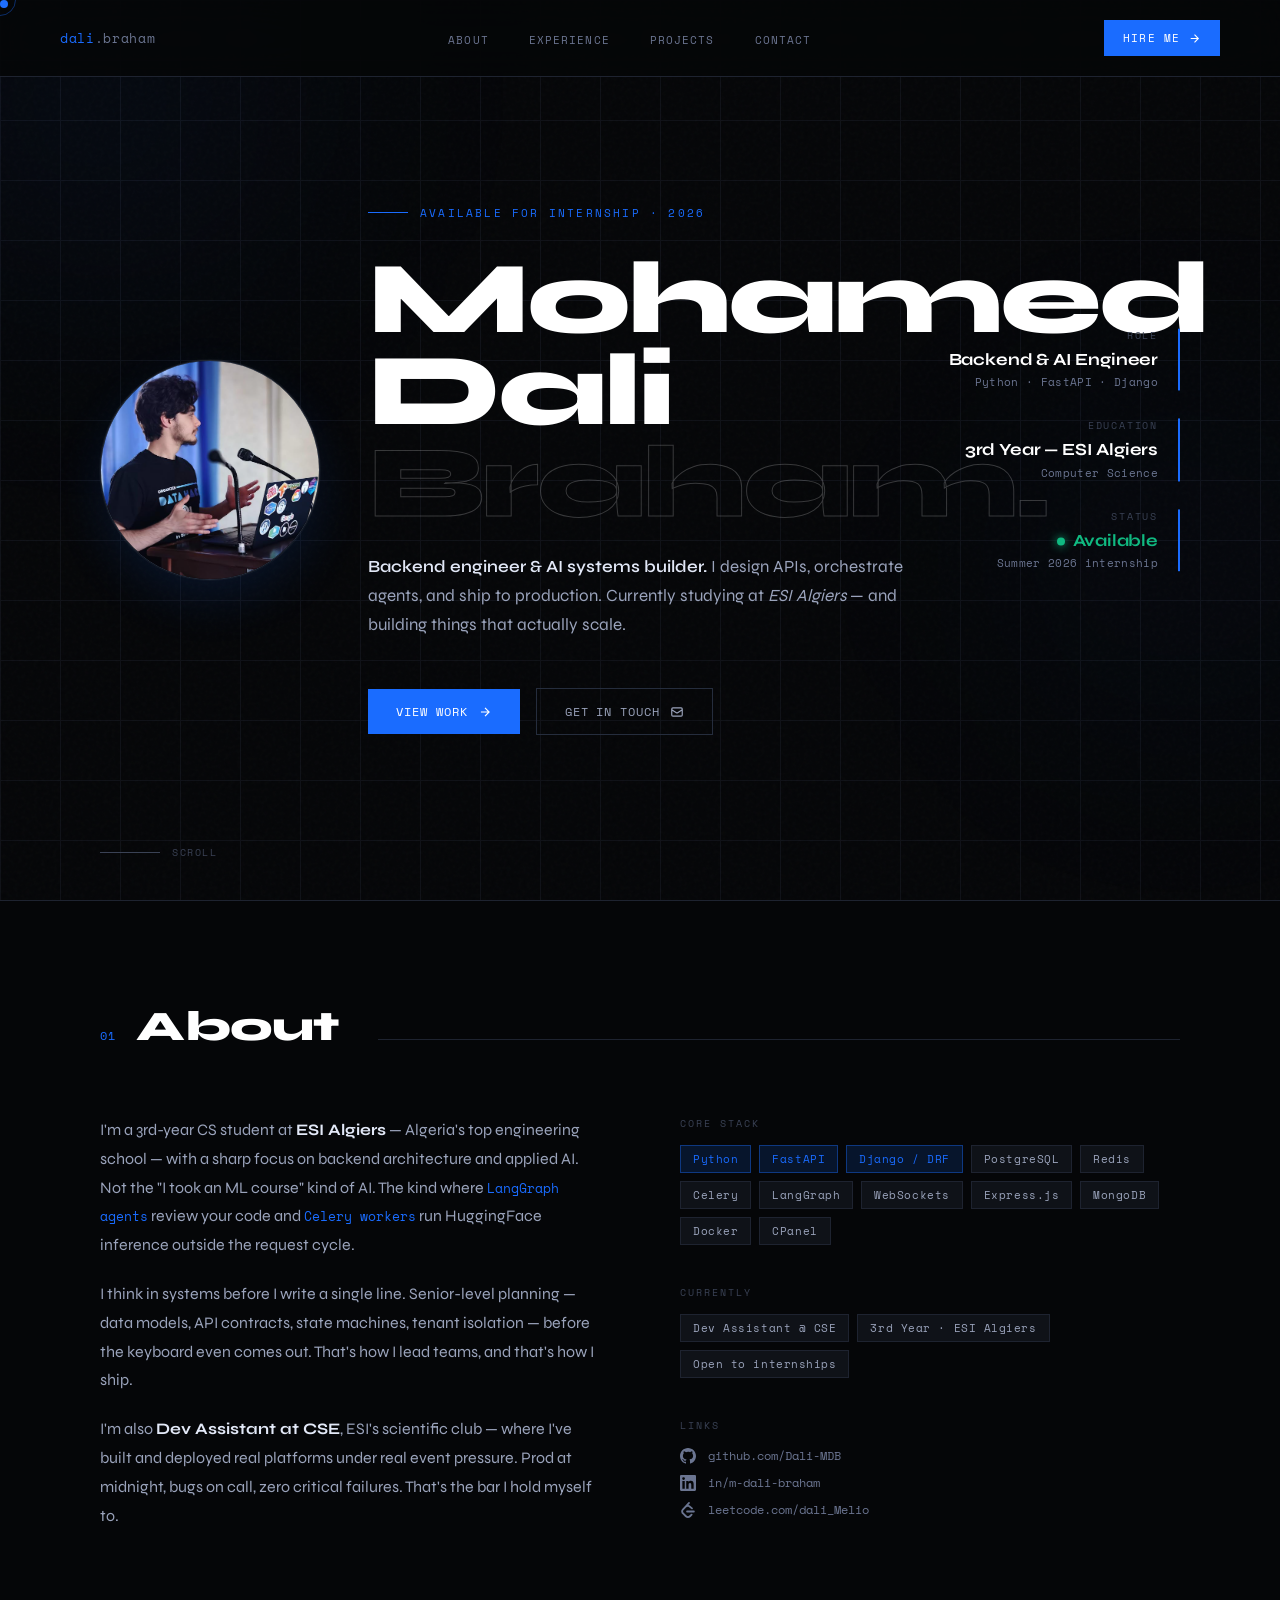
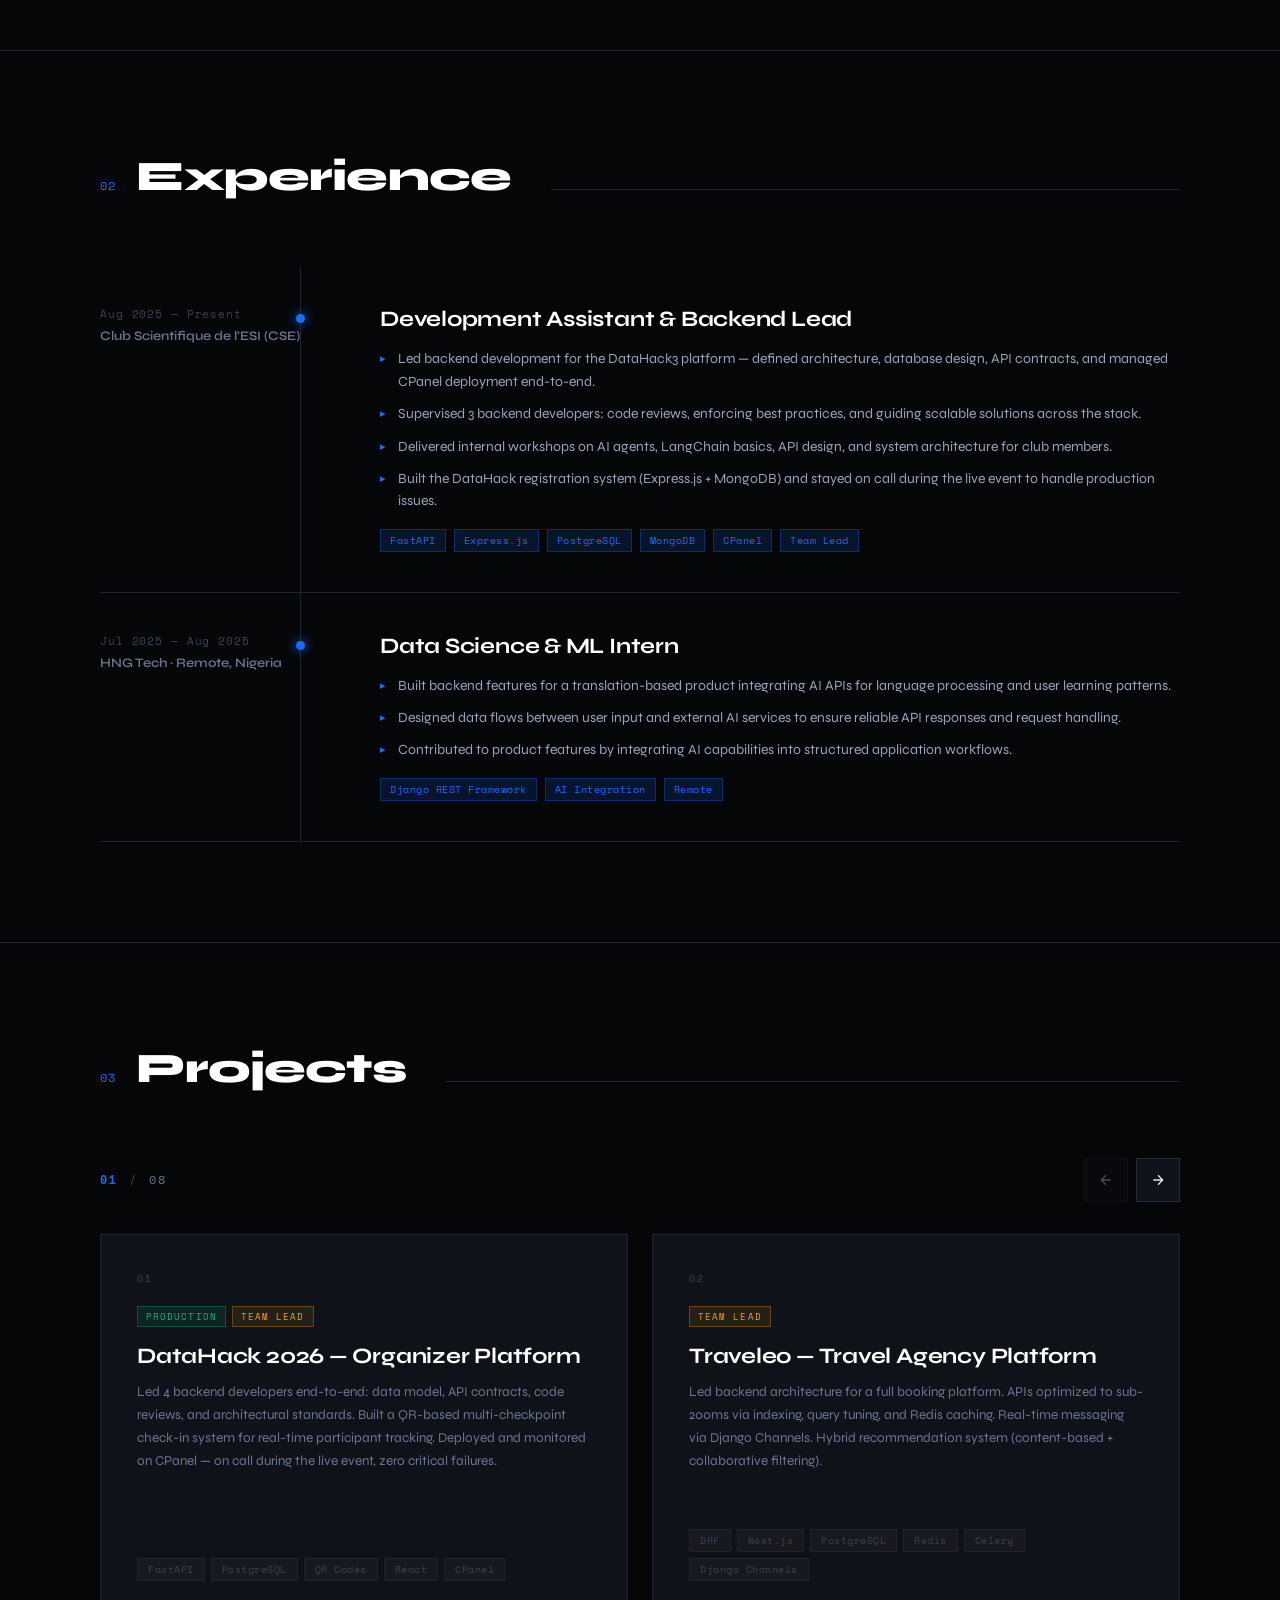
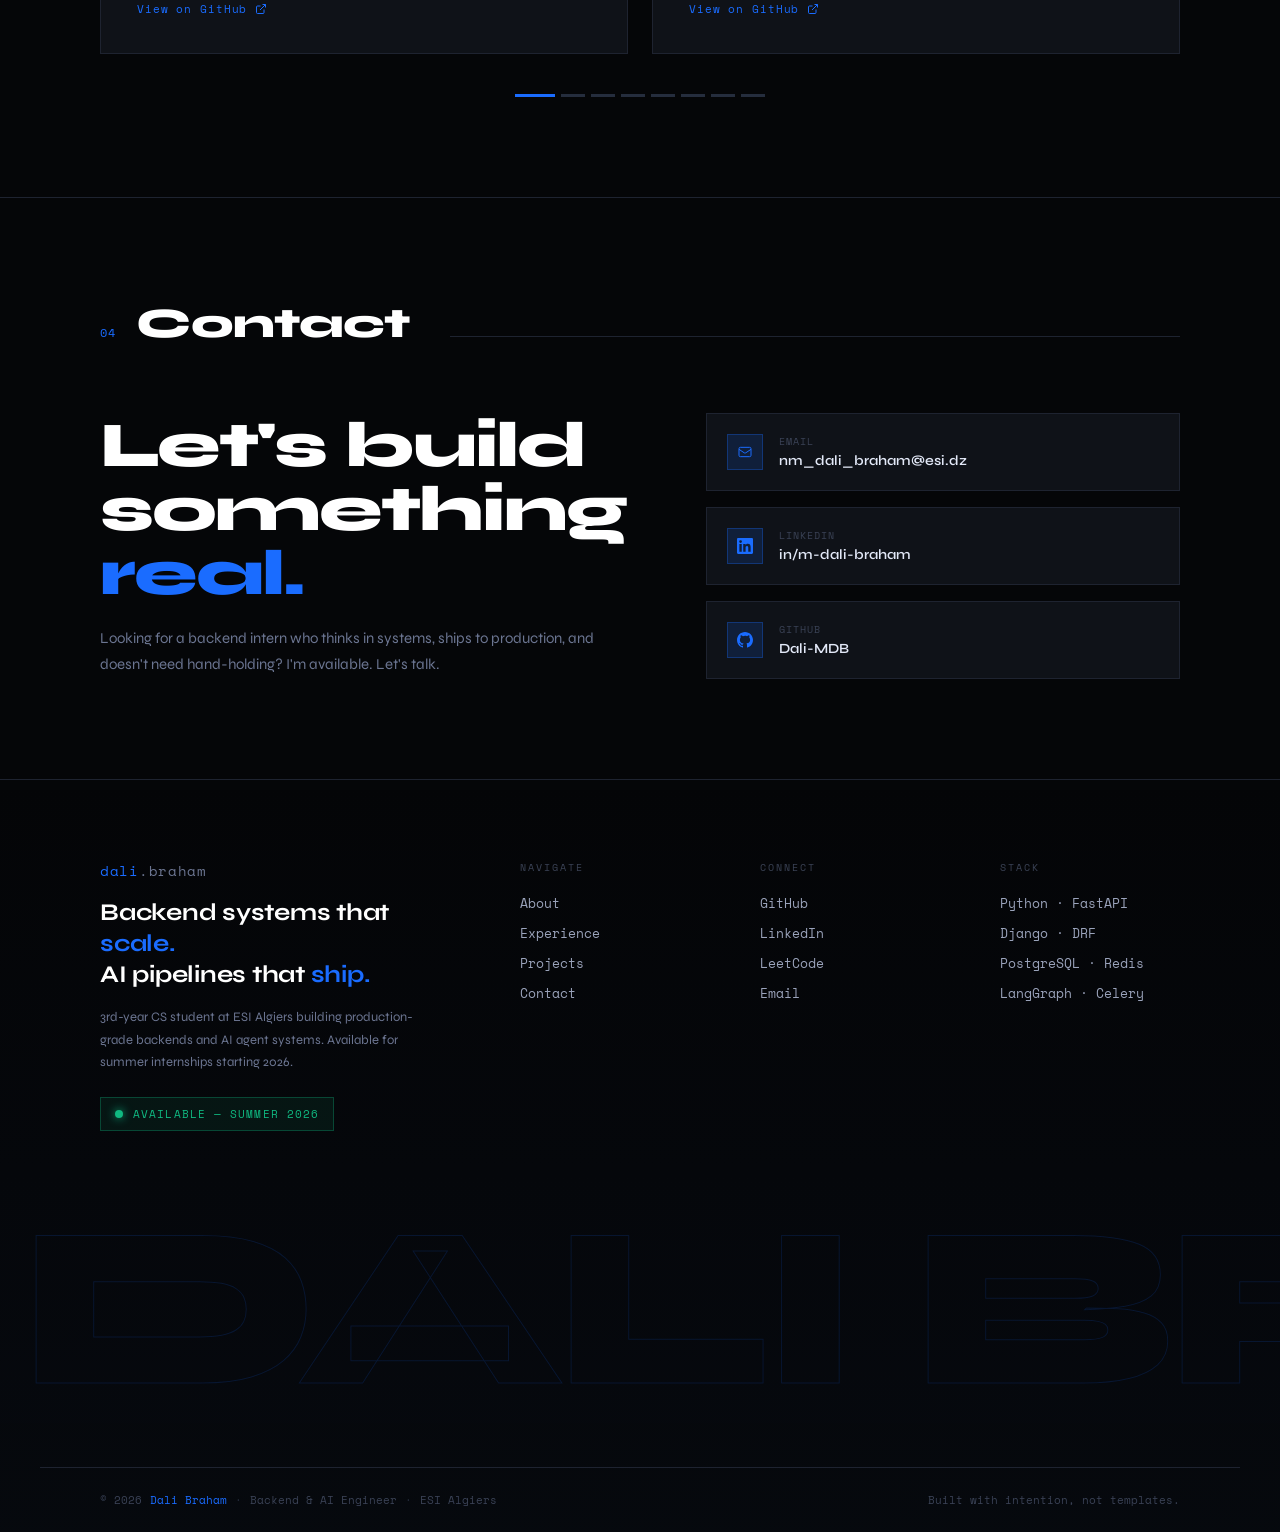
==== commit c91127b7: "Made projects generation dynamic (js list)" ====
--- a/main.html
+++ b/main.html
@@ -62,7 +62,11 @@
 
 <!-- HERO -->
 <section id="hero">
-  <div class="hero-inner">
+  <div class="hero-layout">
+    <figure class="hero-portrait">
+      <img id="heroProfileImg" src="./images/me.png" alt="Mohamed Dali Braham" width="440" height="440" decoding="async" />
+    </figure>
+    <div class="hero-inner">
     <div class="hero-tag">Available for internship · 2026</div>
     <h1 class="hero-name">
       <span class="line1">Mohamed Dali</span><br>
@@ -81,6 +85,7 @@
         <svg width="14" height="14" viewBox="0 0 24 24" fill="none" stroke="currentColor" stroke-width="2"><path d="M3 8l7.89 5.26a2 2 0 002.22 0L21 8M5 19h14a2 2 0 002-2V7a2 2 0 00-2-2H5a2 2 0 00-2 2v10a2 2 0 002 2z"/></svg>
       </a>
     </div>
+    </div>
   </div>
 
   <!-- HERO META: identity info, not project counts -->
@@ -257,154 +262,7 @@
         </div>
       </div>
 
-      <div class="carousel-track" id="carouselTrack">
-
-        <!-- 1: DataHack Organizer -->
-        <div class="project-card">
-          <div class="project-glow"></div>
-          <div class="project-num">01</div>
-          <div class="project-badges">
-            <span class="badge badge-prod">Production</span>
-            <span class="badge badge-lead">Team Lead</span>
-          </div>
-          <div class="project-title">DataHack 2026 — Organizer Platform</div>
-          <p class="project-desc">Led 4 backend developers end-to-end: data model, API contracts, code reviews, and architectural standards. Built a QR-based multi-checkpoint check-in system for real-time participant tracking. Deployed and monitored on CPanel — on call during the live event, zero critical failures.</p>
-          <div class="project-stack">
-            <span class="stack-chip">FastAPI</span><span class="stack-chip">PostgreSQL</span><span class="stack-chip">QR Codes</span><span class="stack-chip">React</span><span class="stack-chip">CPanel</span>
-          </div>
-          <a href="https://github.com/Dali-MDB" class="project-link" target="_blank">
-            View on GitHub
-            <svg width="12" height="12" viewBox="0 0 24 24" fill="none" stroke="currentColor" stroke-width="2"><path d="M18 13v6a2 2 0 01-2 2H5a2 2 0 01-2-2V8a2 2 0 012-2h6"/><polyline points="15 3 21 3 21 9"/><line x1="10" y1="14" x2="21" y2="3"/></svg>
-          </a>
-        </div>
-
-        <!-- 2: Traveleo -->
-        <div class="project-card">
-          <div class="project-glow"></div>
-          <div class="project-num">02</div>
-          <div class="project-badges">
-            <span class="badge badge-lead">Team Lead</span>
-          </div>
-          <div class="project-title">Traveleo — Travel Agency Platform</div>
-          <p class="project-desc">Led backend architecture for a full booking platform. APIs optimized to sub-200ms via indexing, query tuning, and Redis caching. Real-time messaging via Django Channels. Hybrid recommendation system (content-based + collaborative filtering).</p>
-          <div class="project-stack">
-            <span class="stack-chip">DRF</span><span class="stack-chip">Next.js</span><span class="stack-chip">PostgreSQL</span><span class="stack-chip">Redis</span><span class="stack-chip">Celery</span><span class="stack-chip">Django Channels</span>
-          </div>
-          <a href="https://github.com/Dali-MDB/Escapeo" class="project-link" target="_blank">
-            View on GitHub
-            <svg width="12" height="12" viewBox="0 0 24 24" fill="none" stroke="currentColor" stroke-width="2"><path d="M18 13v6a2 2 0 01-2 2H5a2 2 0 01-2-2V8a2 2 0 012-2h6"/><polyline points="15 3 21 3 21 9"/><line x1="10" y1="14" x2="21" y2="3"/></svg>
-          </a>
-        </div>
-
-        <!-- 3: Insurance SaaS -->
-        <div class="project-card">
-          <div class="project-glow"></div>
-          <div class="project-num">03</div>
-          <div class="project-badges">
-            <span class="badge badge-arch">Architecture</span>
-          </div>
-          <div class="project-title">Melio Insurance SaaS</div>
-          <p class="project-desc">Multi-tenant SaaS backend — full PostgreSQL schema isolation per tenant with domain-based routing. 10-stage claim lifecycle enforced as a validated state machine. RBAC across 6 roles with granular per-endpoint permission classes. Includes policy renewal and global admin layer for tenant onboarding.</p>
-          <div class="project-stack">
-            <span class="stack-chip">DRF</span><span class="stack-chip">django-tenants</span><span class="stack-chip">PostgreSQL</span><span class="stack-chip">JWT</span><span class="stack-chip">RBAC</span>
-          </div>
-          <a href="https://github.com/Dali-MDB/melio-insurance-saas" class="project-link" target="_blank">
-            View on GitHub
-            <svg width="12" height="12" viewBox="0 0 24 24" fill="none" stroke="currentColor" stroke-width="2"><path d="M18 13v6a2 2 0 01-2 2H5a2 2 0 01-2-2V8a2 2 0 012-2h6"/><polyline points="15 3 21 3 21 9"/><line x1="10" y1="14" x2="21" y2="3"/></svg>
-          </a>
-        </div>
-
-        <!-- 4: Agent Swarm -->
-        <div class="project-card">
-          <div class="project-glow"></div>
-          <div class="project-num">04</div>
-          <div class="project-badges">
-            <span class="badge badge-ai">AI · Multi-agent</span>
-          </div>
-          <div class="project-title">Code Review Agent Swarm</div>
-          <p class="project-desc">Multi-agent pipeline for automated code review on Python repositories. Three independent LangGraph agents — analyzer, fixer, and judge — share a common state and form an end-to-end reasoning loop: detect issues, generate fixes, validate output. No human in the loop.</p>
-          <div class="project-stack">
-            <span class="stack-chip">LangGraph</span><span class="stack-chip">OpenRouter</span><span class="stack-chip">Python</span>
-          </div>
-          <a href="https://github.com/Dali-MDB" class="project-link" target="_blank">
-            View on GitHub
-            <svg width="12" height="12" viewBox="0 0 24 24" fill="none" stroke="currentColor" stroke-width="2"><path d="M18 13v6a2 2 0 01-2 2H5a2 2 0 01-2-2V8a2 2 0 012-2h6"/><polyline points="15 3 21 3 21 9"/><line x1="10" y1="14" x2="21" y2="3"/></svg>
-          </a>
-        </div>
-
-        <!-- 5: Socmel -->
-        <div class="project-card">
-          <div class="project-glow"></div>
-          <div class="project-num">05</div>
-          <div class="project-badges">
-            <span class="badge badge-arch">Architecture</span>
-          </div>
-          <div class="project-title">Socmel — Social Platform Backend</div>
-          <p class="project-desc">Reverse-engineered Instagram's feed logic and Discord's channel architecture to understand production-grade system design from the inside. Real-time DMs, group chats, and server-channel routing via WebSockets. Rate limiting, response caching, background task processing.</p>
-          <div class="project-stack">
-            <span class="stack-chip">FastAPI</span><span class="stack-chip">PostgreSQL</span><span class="stack-chip">WebSockets</span>
-          </div>
-          <a href="https://github.com/Dali-MDB/socmel" class="project-link" target="_blank">
-            View on GitHub
-            <svg width="12" height="12" viewBox="0 0 24 24" fill="none" stroke="currentColor" stroke-width="2"><path d="M18 13v6a2 2 0 01-2 2H5a2 2 0 01-2-2V8a2 2 0 012-2h6"/><polyline points="15 3 21 3 21 9"/><line x1="10" y1="14" x2="21" y2="3"/></svg>
-          </a>
-        </div>
-
-        <!-- 6: InkSmart -->
-        <div class="project-card">
-          <div class="project-glow"></div>
-          <div class="project-num">06</div>
-          <div class="project-badges">
-            <span class="badge badge-ai">AI Pipeline</span>
-          </div>
-          <div class="project-title">Melio InkSmart — AI Publishing</div>
-          <p class="project-desc">Async NLP pipeline triggered on article publish: Celery workers run HuggingFace models outside the request cycle to generate summaries and semantic tags automatically. Redis caching and rate limiting stabilize inference throughput under traffic spikes.</p>
-          <div class="project-stack">
-            <span class="stack-chip">DRF</span><span class="stack-chip">Celery</span><span class="stack-chip">Redis</span><span class="stack-chip">HuggingFace</span><span class="stack-chip">PostgreSQL</span>
-          </div>
-          <a href="https://github.com/Dali-MDB" class="project-link" target="_blank">
-            View on GitHub
-            <svg width="12" height="12" viewBox="0 0 24 24" fill="none" stroke="currentColor" stroke-width="2"><path d="M18 13v6a2 2 0 01-2 2H5a2 2 0 01-2-2V8a2 2 0 012-2h6"/><polyline points="15 3 21 3 21 9"/><line x1="10" y1="14" x2="21" y2="3"/></svg>
-          </a>
-        </div>
-
-        <!-- 7: DataHack Registration -->
-        <div class="project-card">
-          <div class="project-glow"></div>
-          <div class="project-num">07</div>
-          <div class="project-badges">
-            <span class="badge badge-prod">Production</span>
-          </div>
-          <div class="project-title">DataHack 2026 — Registration</div>
-          <p class="project-desc">Registration backend for ESI's largest data science event. Team formation, member validation, random assignment, and edge case handling. Stayed on call during the live event under real traffic — the system held.</p>
-          <div class="project-stack">
-            <span class="stack-chip">Express.js</span><span class="stack-chip">MongoDB</span>
-          </div>
-          <a href="https://github.com/Dali-MDB" class="project-link" target="_blank">
-            View on GitHub
-            <svg width="12" height="12" viewBox="0 0 24 24" fill="none" stroke="currentColor" stroke-width="2"><path d="M18 13v6a2 2 0 01-2 2H5a2 2 0 01-2-2V8a2 2 0 012-2h6"/><polyline points="15 3 21 3 21 9"/><line x1="10" y1="14" x2="21" y2="3"/></svg>
-          </a>
-        </div>
-
-        <!-- 8: Resume Ranker -->
-        <div class="project-card">
-          <div class="project-glow"></div>
-          <div class="project-num">08</div>
-          <div class="project-badges">
-            <span class="badge badge-ai">NLP Tool</span>
-          </div>
-          <div class="project-title">Resume Ranker</div>
-          <p class="project-desc">FastAPI service that extracts text from PDF resumes and scores them against job descriptions using NLP similarity. Returns match scores and targeted suggestions based on missing keywords. Built with spaCy and sentence-transformers for semantic matching.</p>
-          <div class="project-stack">
-            <span class="stack-chip">FastAPI</span><span class="stack-chip">spaCy</span><span class="stack-chip">sentence-transformers</span><span class="stack-chip">PyMuPDF</span>
-          </div>
-          <a href="https://github.com/Dali-MDB/resume_ranker" class="project-link" target="_blank">
-            View on GitHub
-            <svg width="12" height="12" viewBox="0 0 24 24" fill="none" stroke="currentColor" stroke-width="2"><path d="M18 13v6a2 2 0 01-2 2H5a2 2 0 01-2-2V8a2 2 0 012-2h6"/><polyline points="15 3 21 3 21 9"/><line x1="10" y1="14" x2="21" y2="3"/></svg>
-          </a>
-        </div>
-
-      </div>
+      <div class="carousel-track" id="carouselTrack" aria-label="Featured projects"></div>
 
       <div class="carousel-progress" id="carouselProgress"></div>
     </div>
--- a/styles.css
+++ b/styles.css
@@ -189,10 +189,50 @@
   padding: 120px 60px 80px;
   max-width: 1200px;
   margin: 0 auto;
+  position: relative;
+}
+
+.hero-layout {
+  display: grid;
+  grid-template-columns: minmax(0, 1fr);
+  gap: 0;
+  width: 100%;
+  align-items: center;
+}
+
+@media (min-width: 901px) {
+  .hero-layout {
+    grid-template-columns: auto minmax(0, 1fr);
+    gap: clamp(28px, 4vw, 48px);
+    padding-right: 260px;
+  }
+}
+
+.hero-portrait {
+  margin: 0;
+  width: clamp(140px, 20vw, 220px);
+  aspect-ratio: 1;
+  border-radius: 50%;
+  overflow: hidden;
+  border: 1px solid var(--border-light);
+  box-shadow:
+    0 0 0 1px rgba(255, 255, 255, 0.04),
+    0 20px 50px rgba(26, 108, 255, 0.12);
+  flex-shrink: 0;
+  opacity: 0;
+  animation: fadeUp 0.85s ease forwards 0.15s;
+}
+
+.hero-portrait img {
+  width: 100%;
+  height: 100%;
+  object-fit: cover;
+  display: block;
 }
 
 .hero-inner {
   width: 100%;
+  min-width: 0;
 }
 
 .hero-tag {
@@ -1214,6 +1254,16 @@
   .nav-mobile-btn { display: block; }
 
   #hero { padding: 100px 24px 60px; }
+  .hero-layout {
+    grid-template-columns: 1fr;
+    padding-right: 0;
+    justify-items: start;
+    gap: 28px;
+  }
+  .hero-portrait {
+    justify-self: center;
+    margin-bottom: 4px;
+  }
   .hero-meta {
     position: static;
     transform: none;
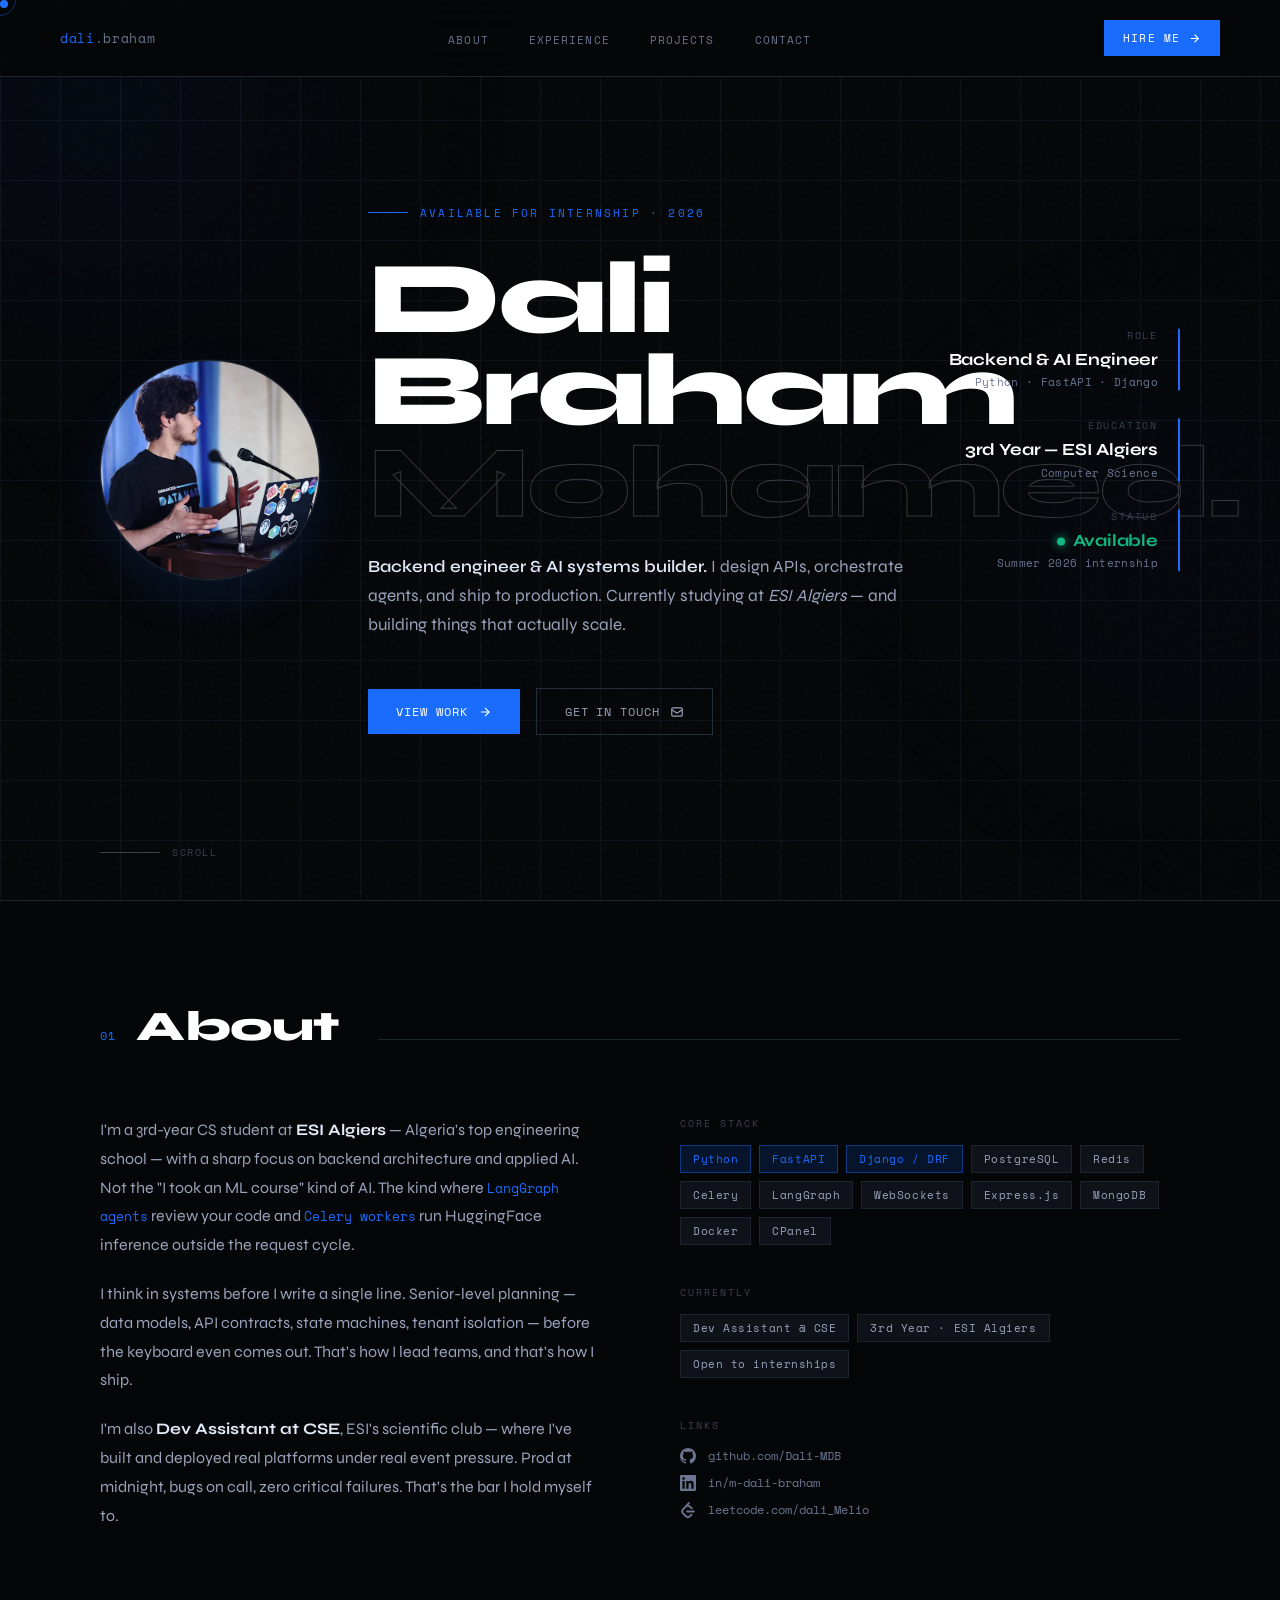
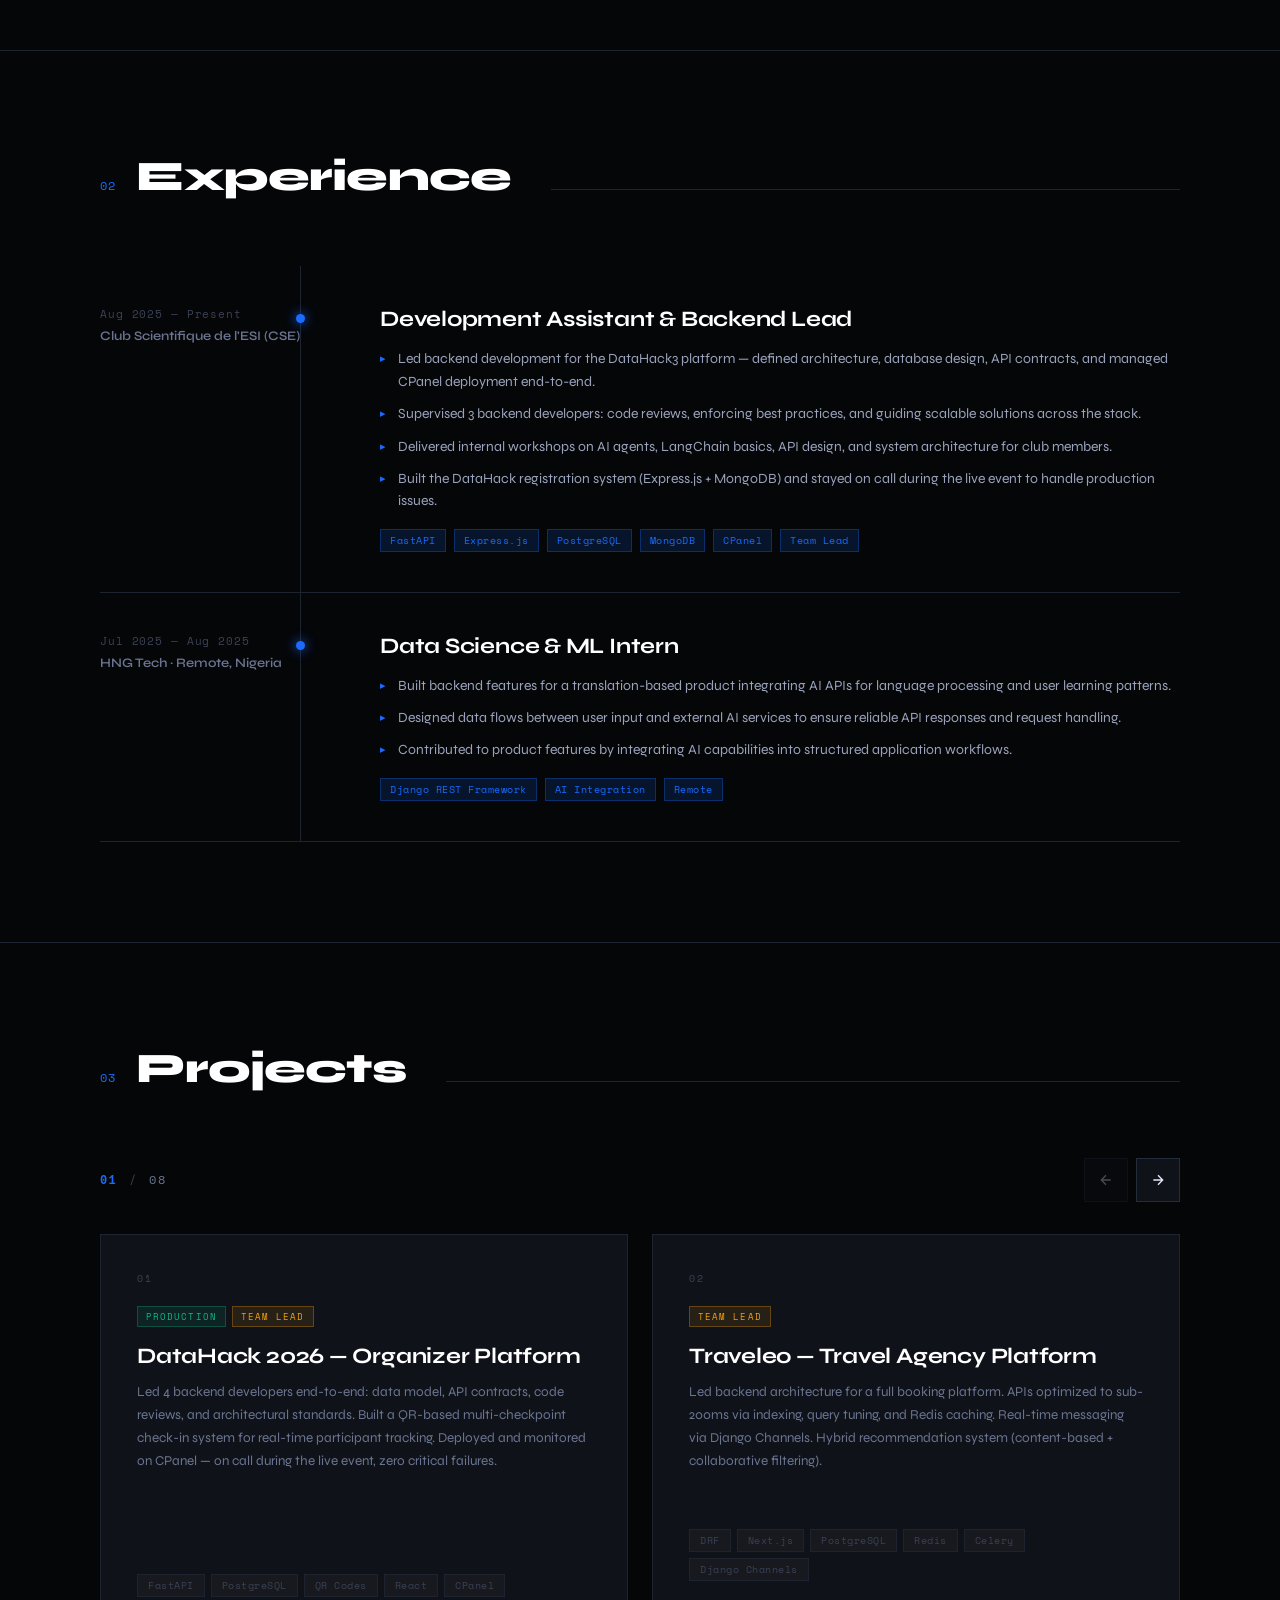
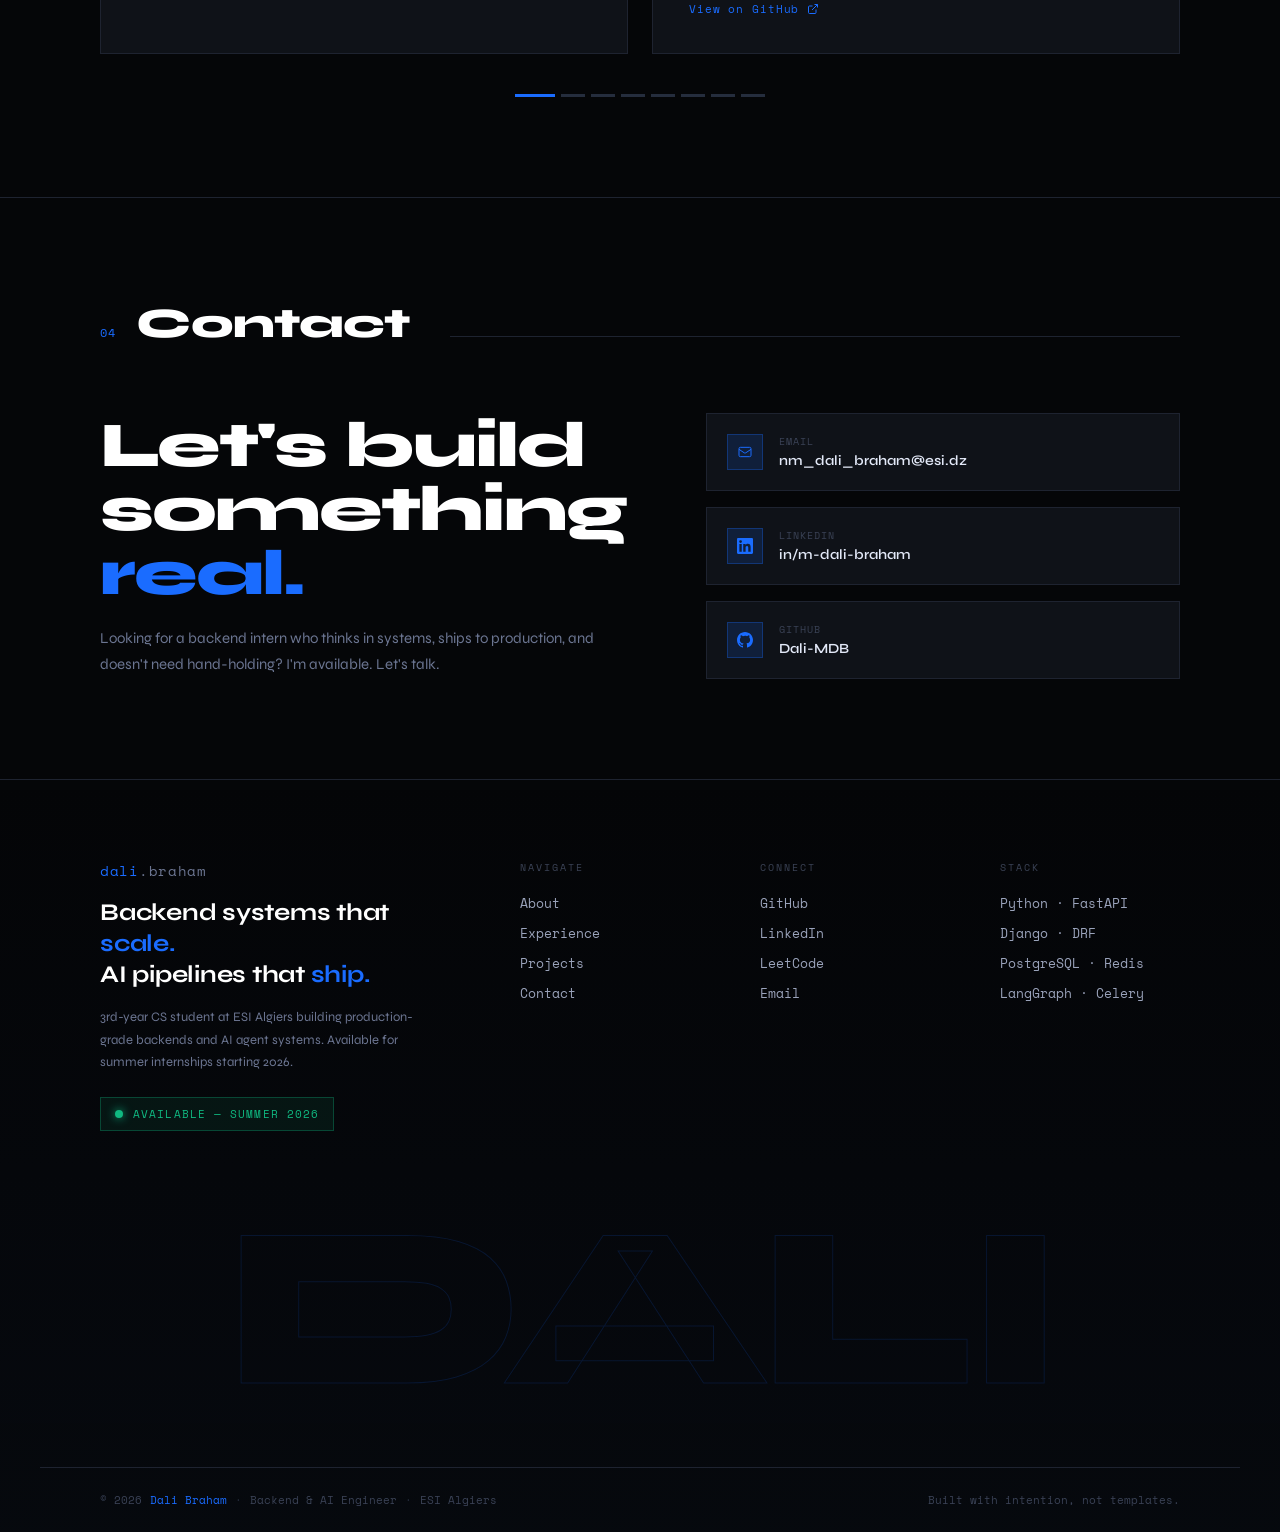
==== commit 00a2df5f: "resized the name" ====
--- a/main.html
+++ b/main.html
@@ -69,8 +69,8 @@
     <div class="hero-inner">
     <div class="hero-tag">Available for internship · 2026</div>
     <h1 class="hero-name">
-      <span class="line1">Mohamed Dali</span><br>
-      <span class="line2">Braham.</span>
+      <span class="line1">Dali Braham</span><br>
+      <span class="line2">Mohamed.</span>
     </h1>
     <p class="hero-desc">
       <strong>Backend engineer &amp; AI systems builder.</strong> I design APIs, orchestrate agents, and ship to production. Currently studying at <em>ESI Algiers</em> — and building things that actually scale.
@@ -364,7 +364,7 @@
     </div>
   </div>
 
-  <div class="footer-watermark">DALI BRAHAM</div>
+  <div class="footer-watermark">DALI</div>
 
   <div class="footer-bottom">
     <div class="footer-bottom-left">
--- a/styles.css
+++ b/styles.css
@@ -255,7 +255,7 @@
 }
 
 .hero-name {
-  font-size: clamp(52px, 8vw, 108px);
+  font-size: clamp(48px, 8vw, 108px); 
   font-weight: 800;
   line-height: 0.9;
   letter-spacing: -0.03em;
